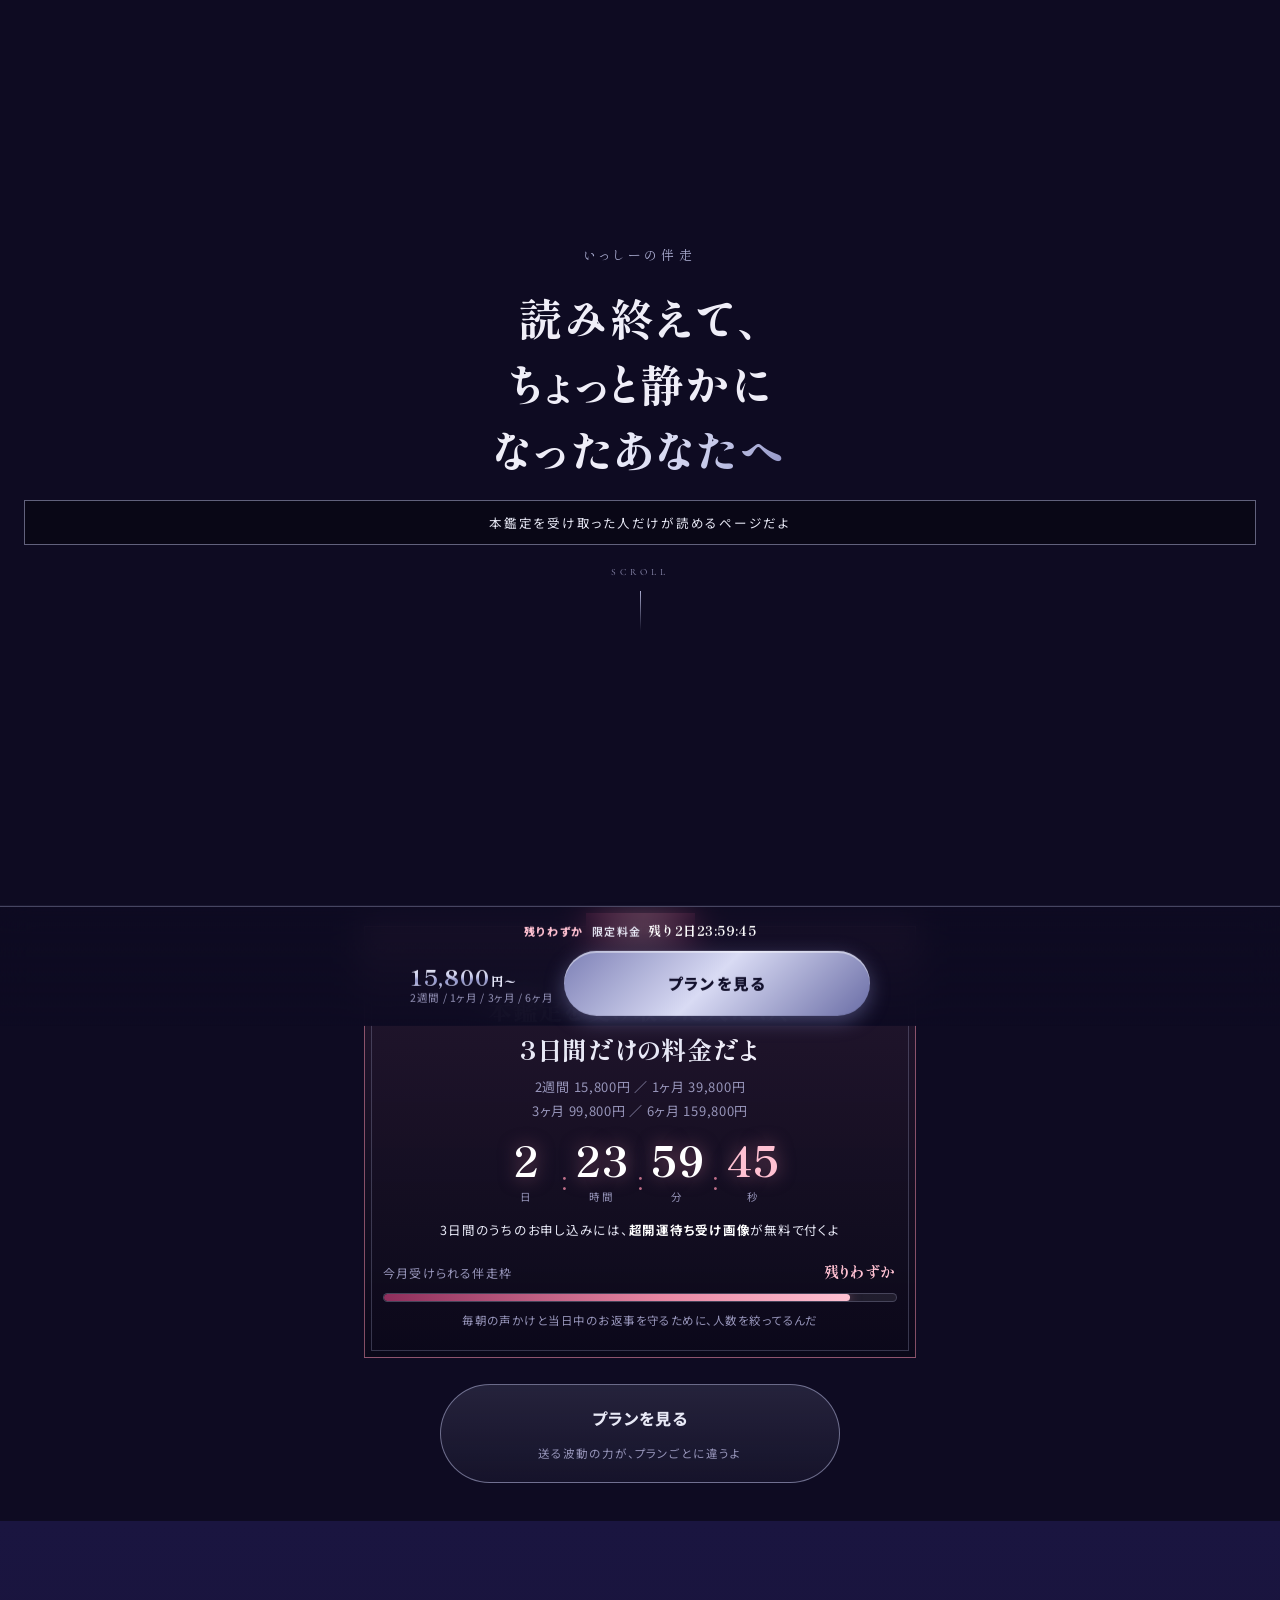
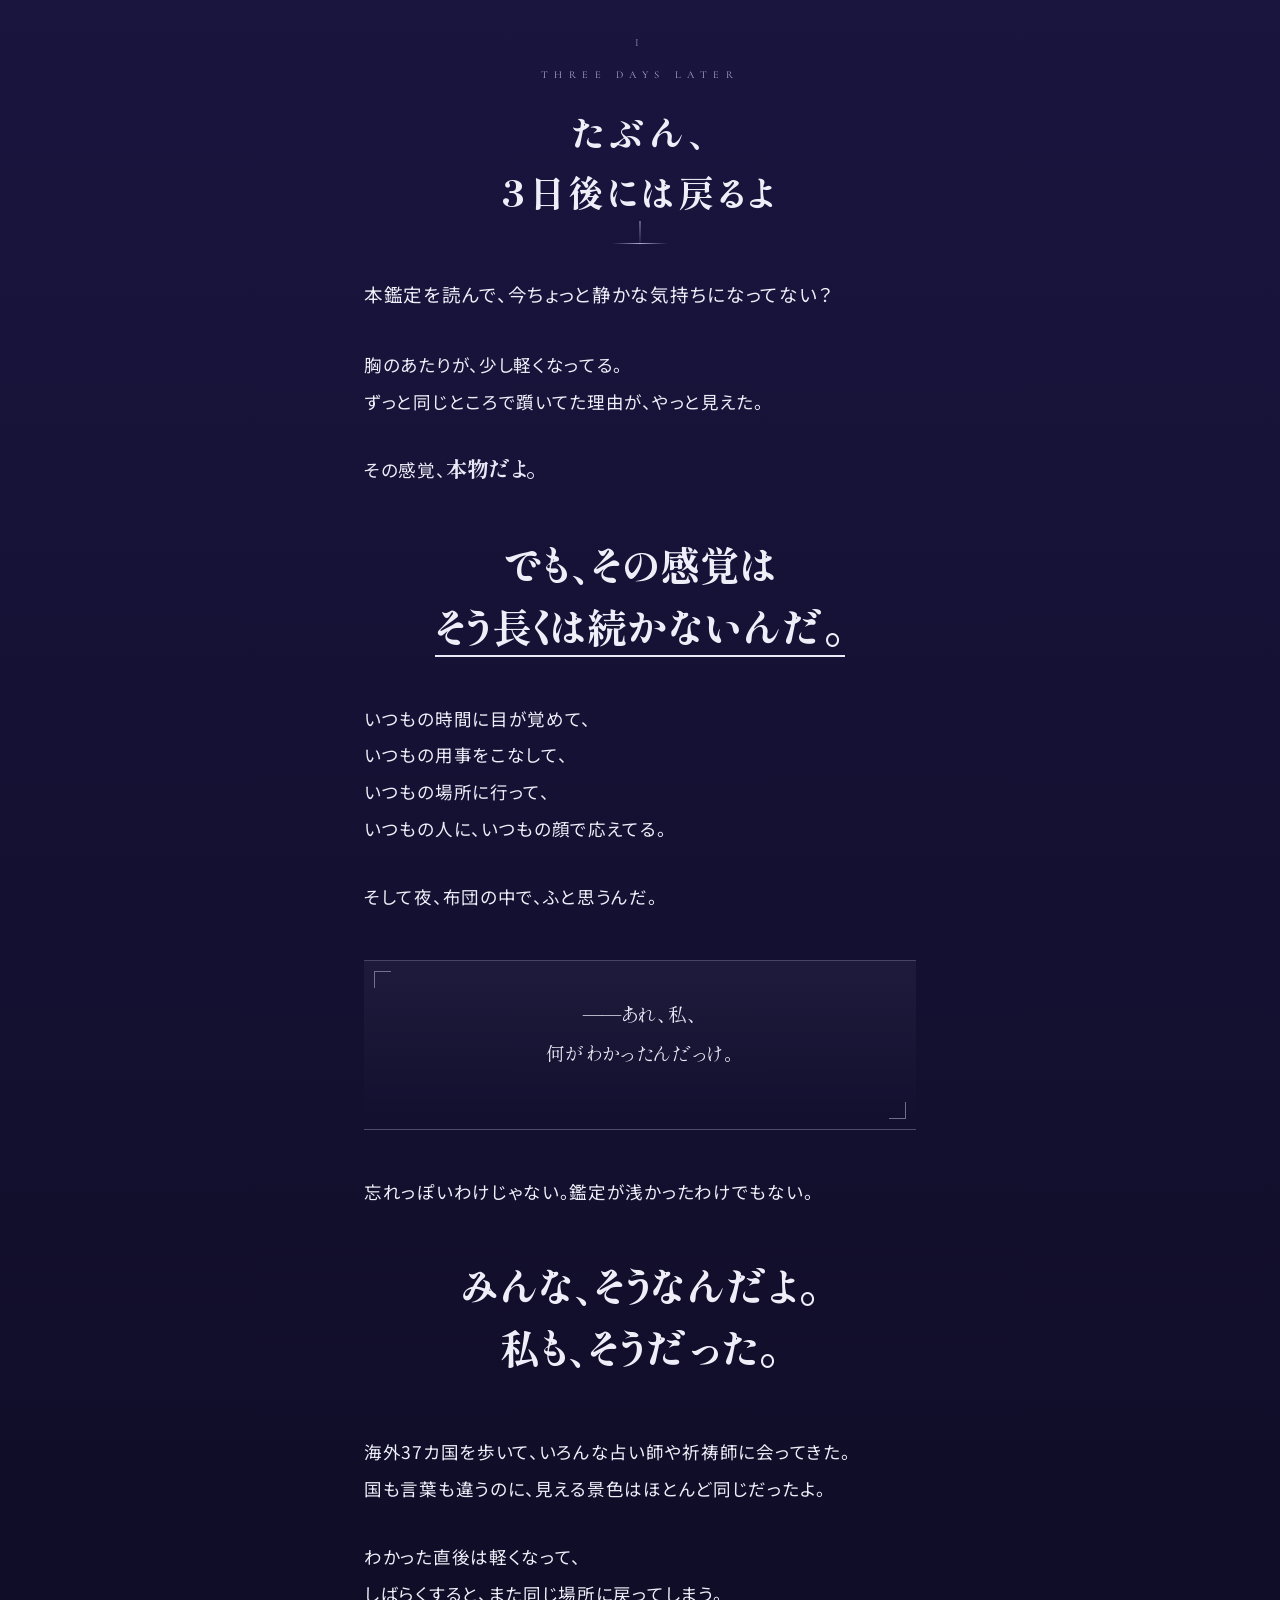
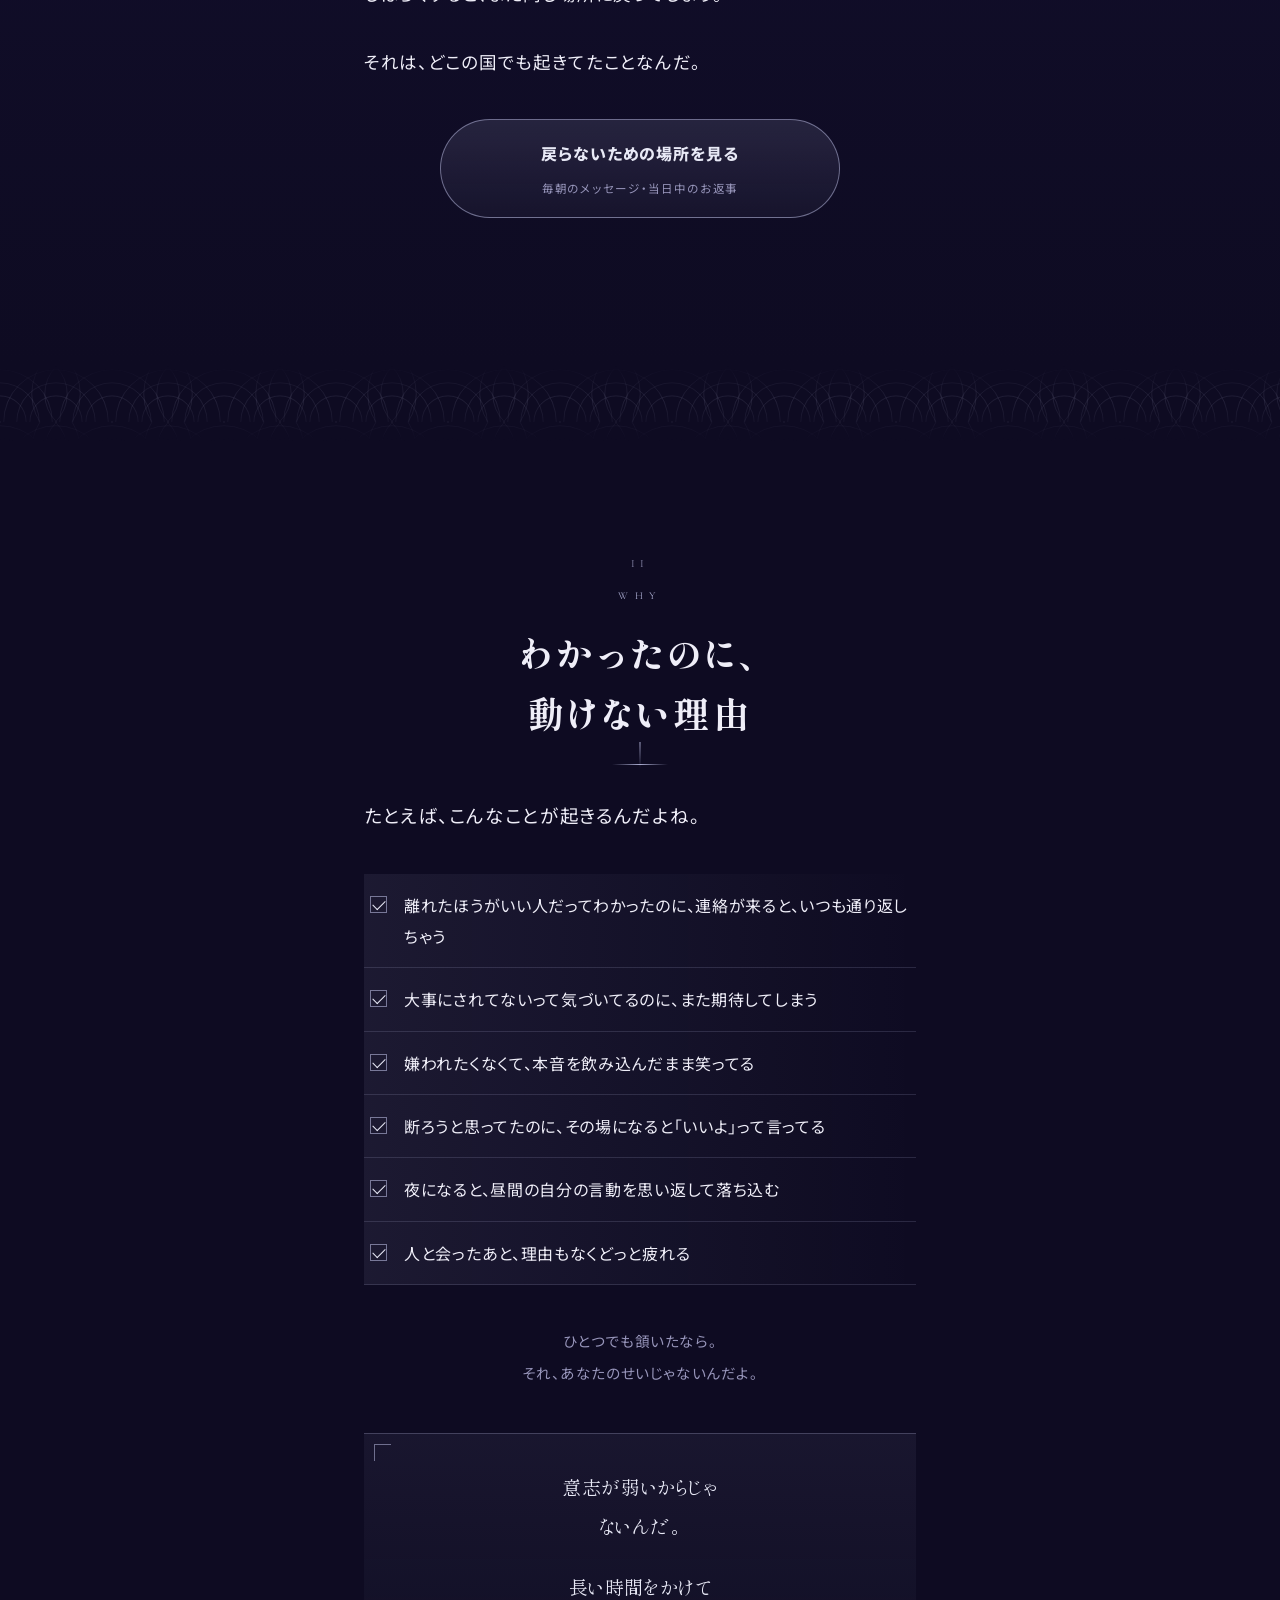
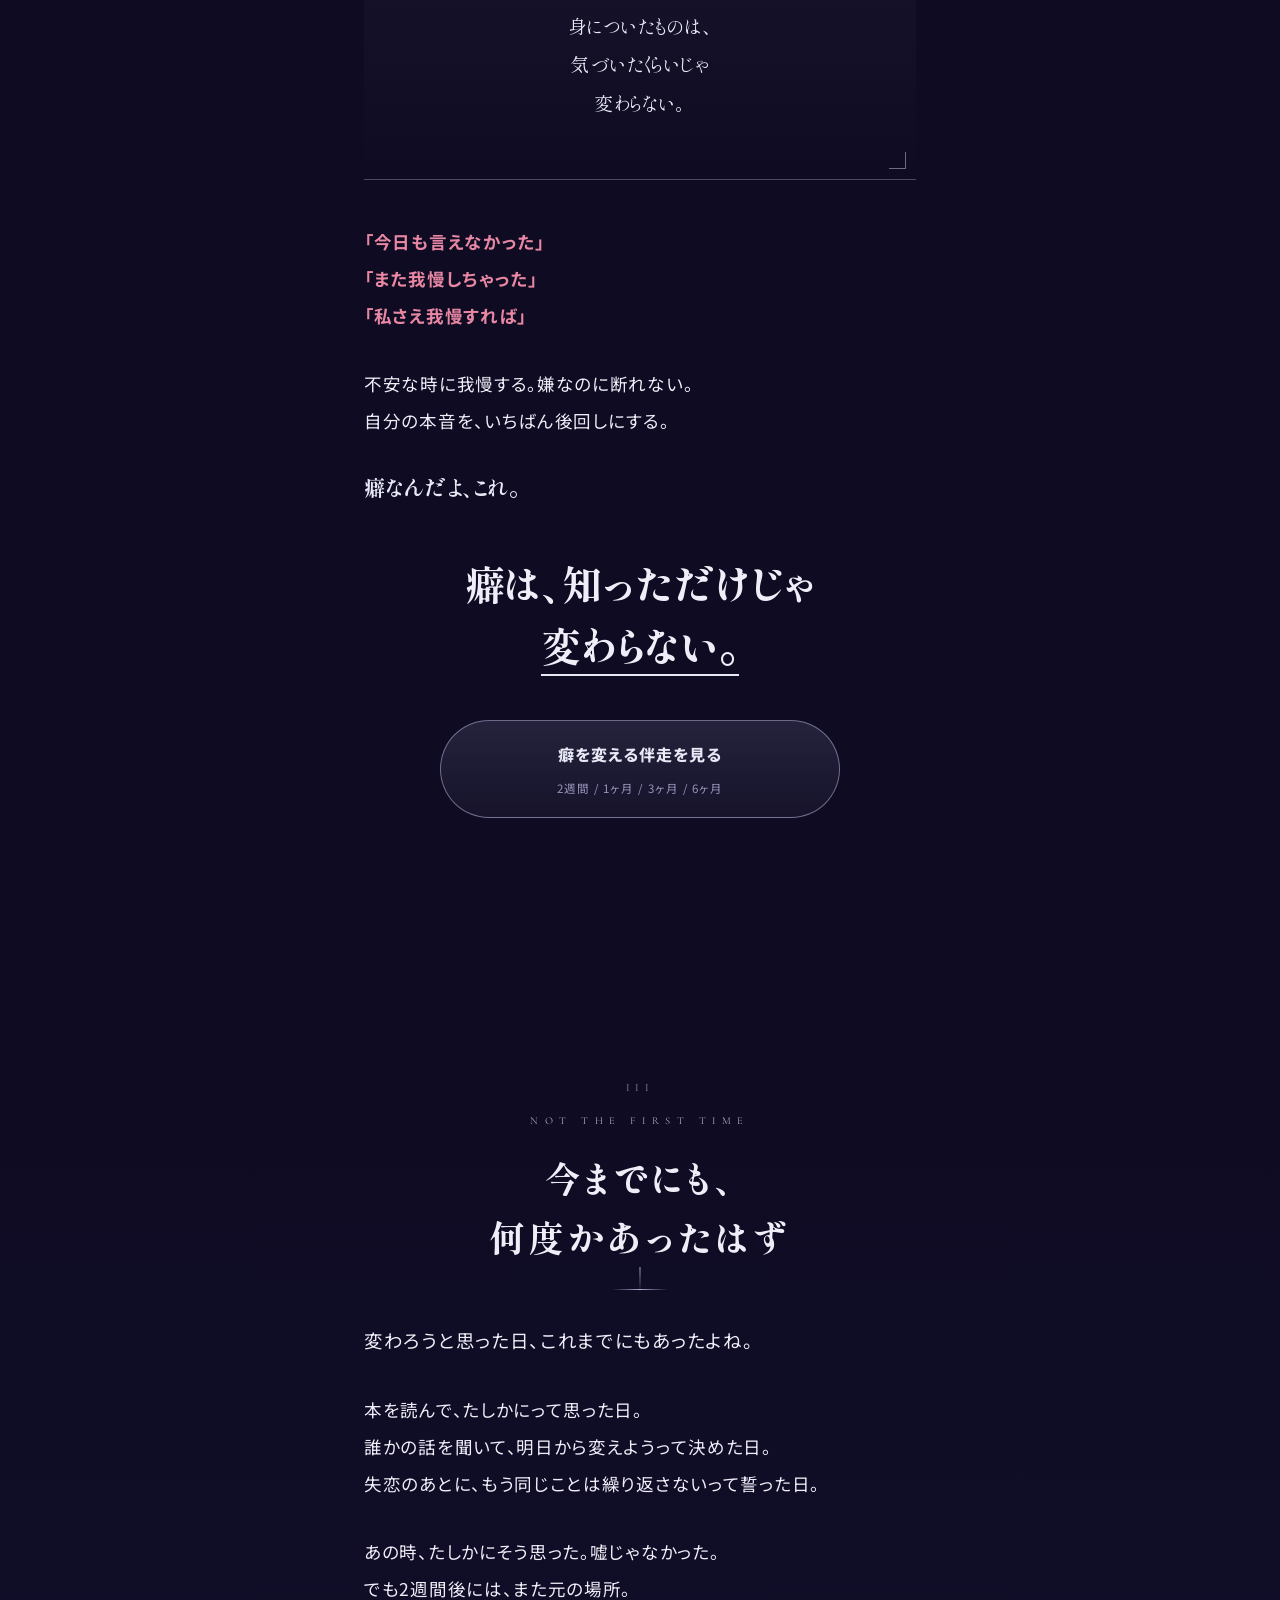
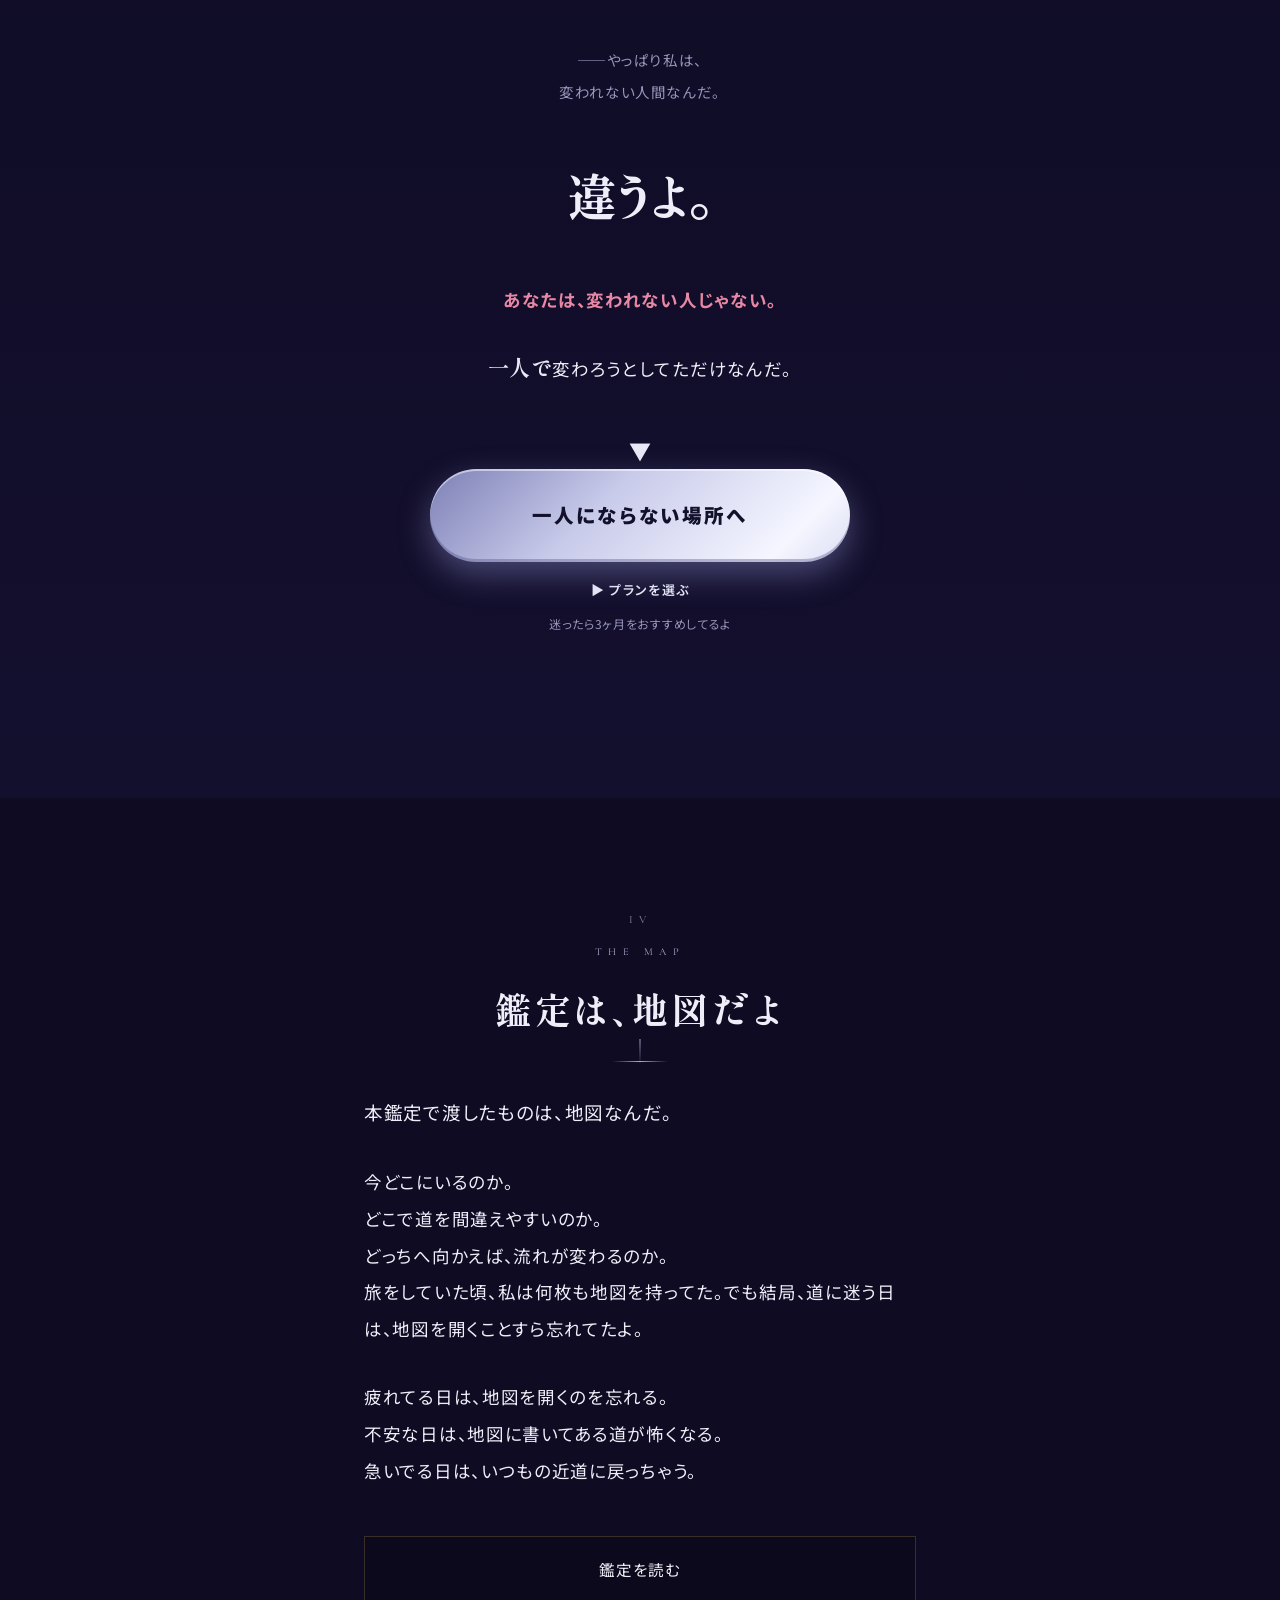
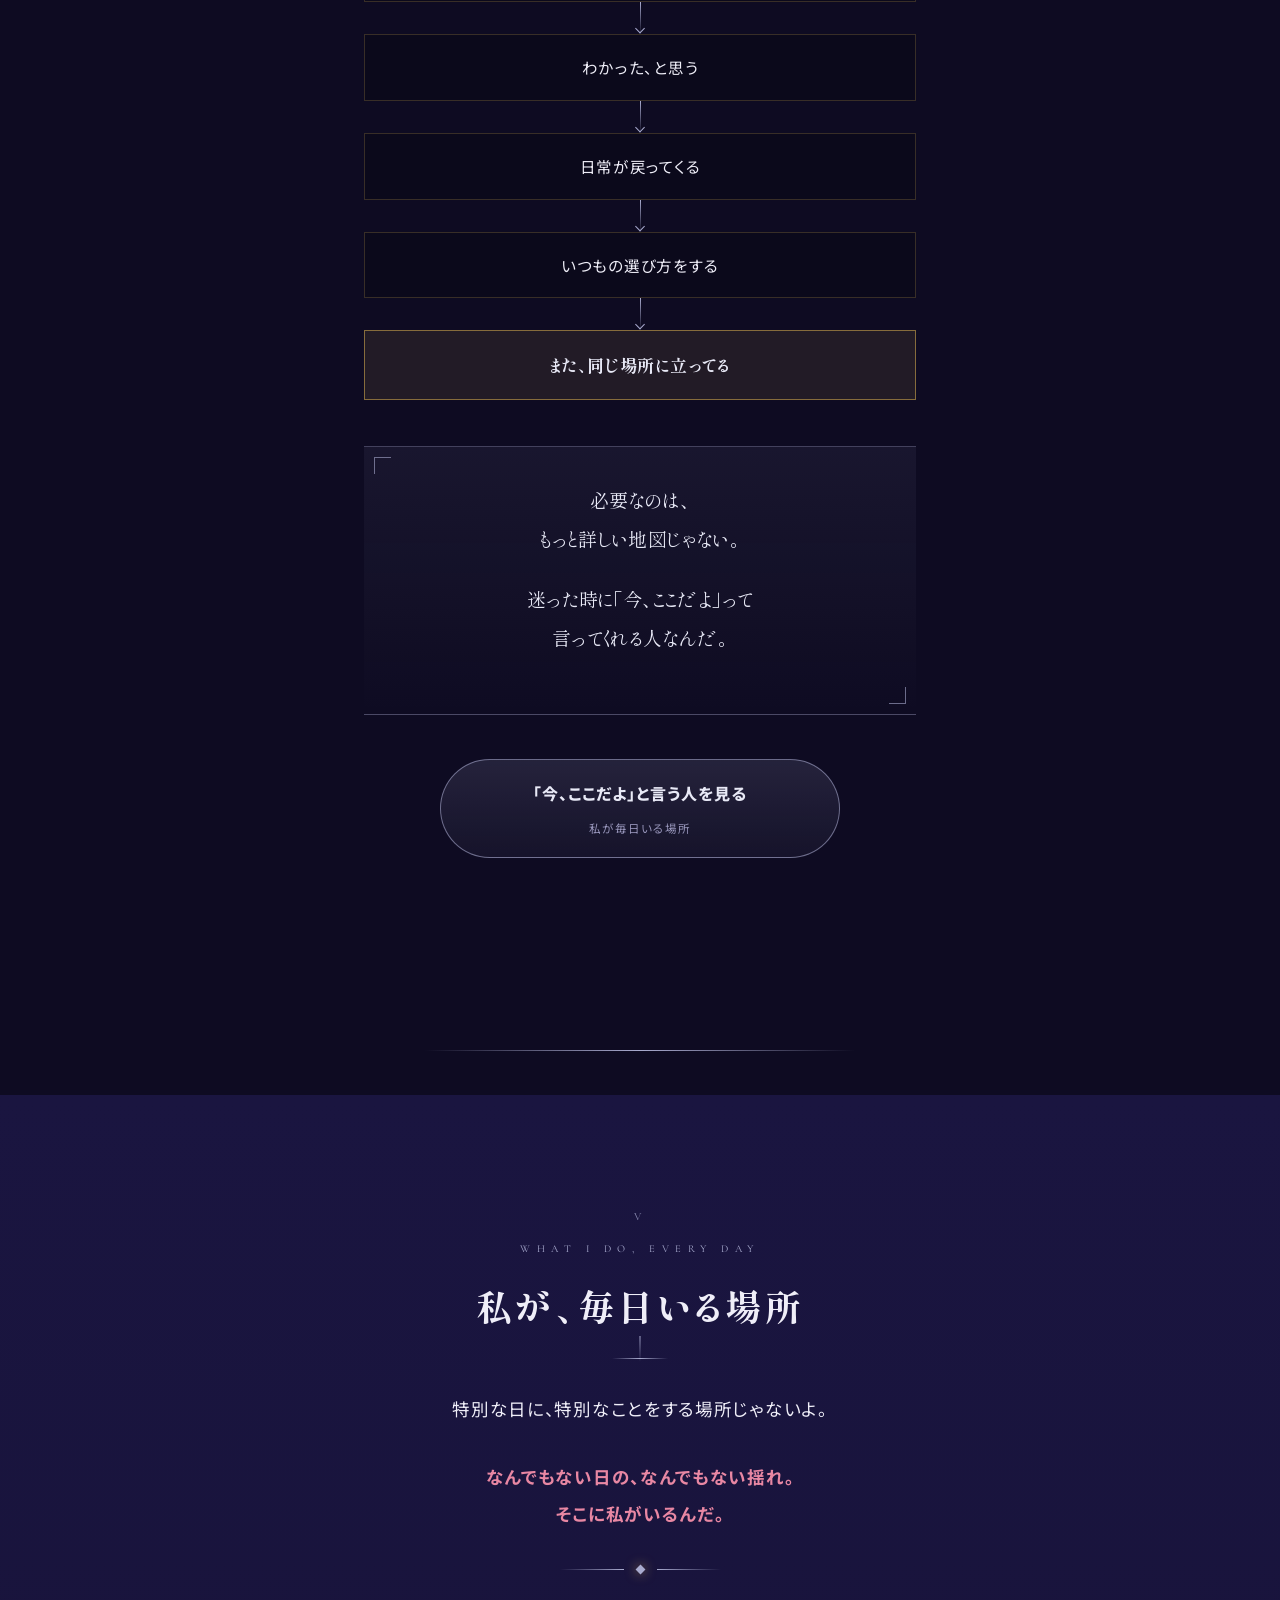
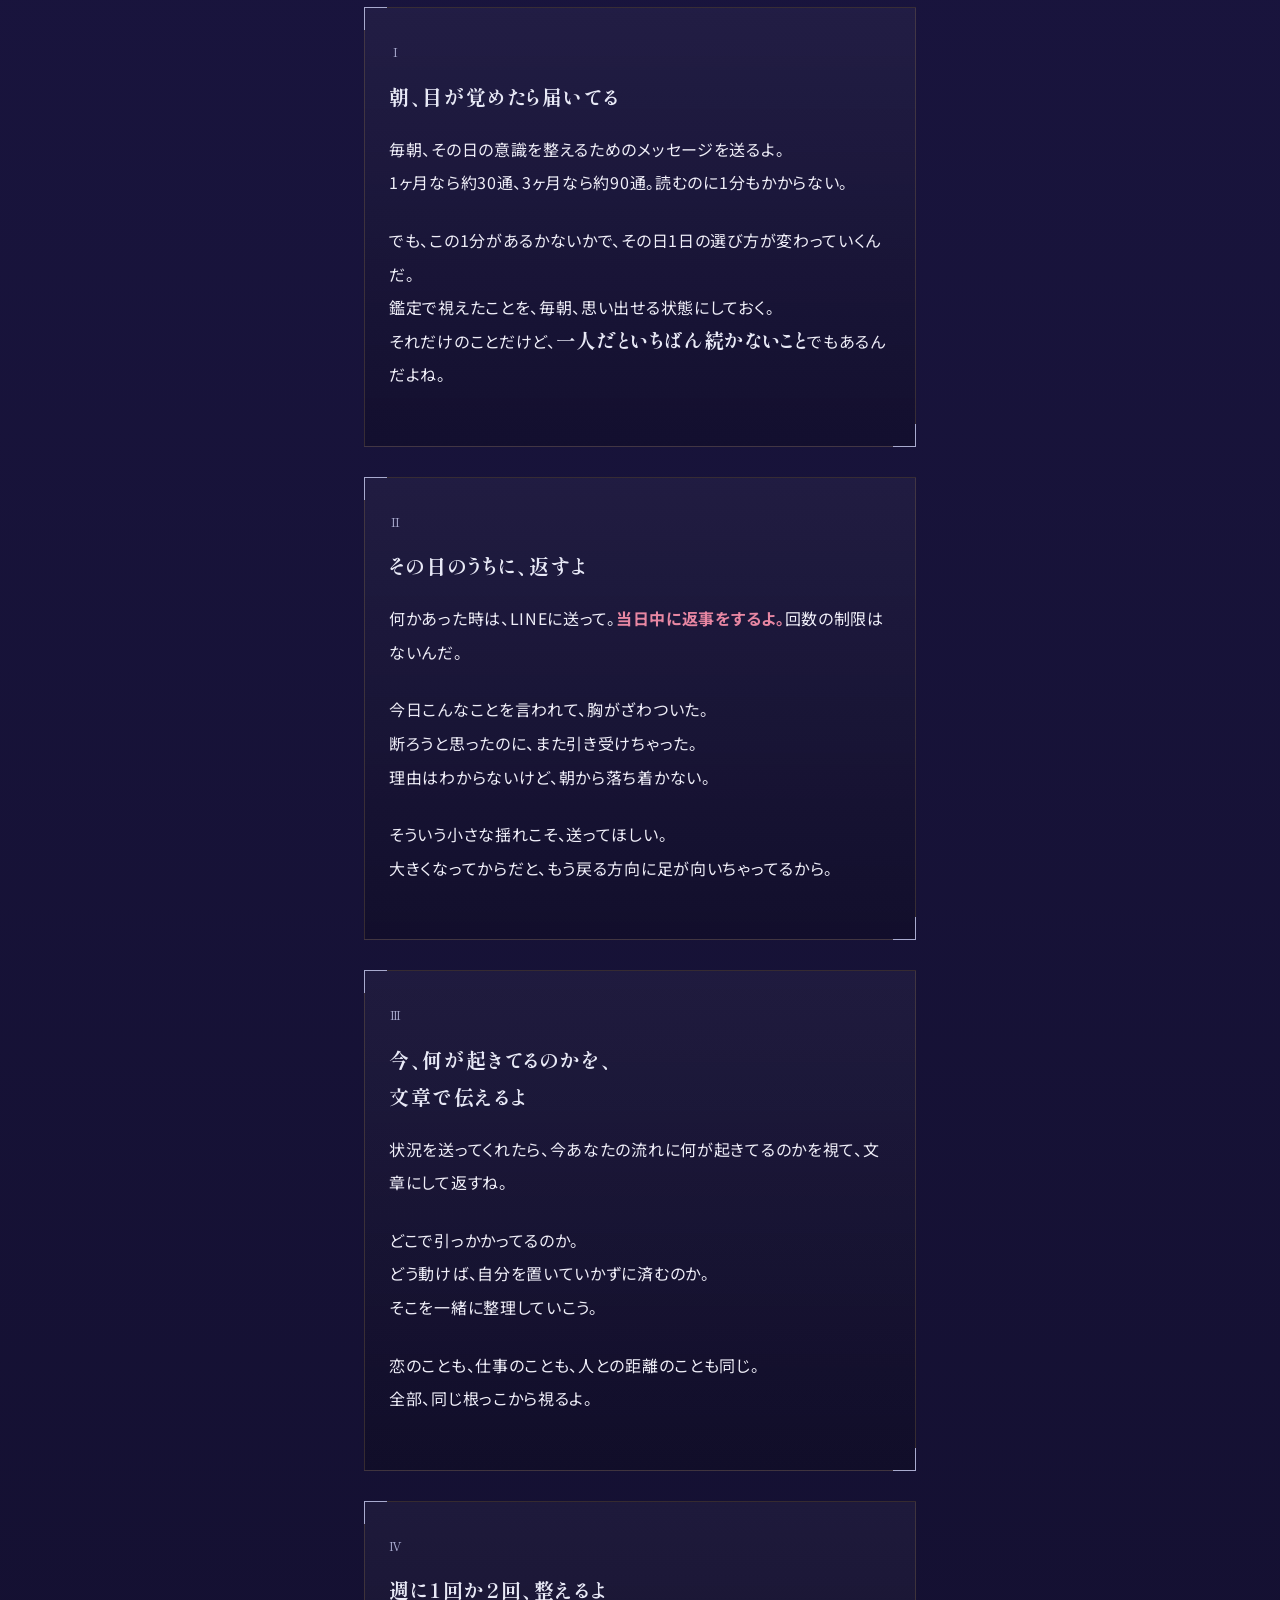
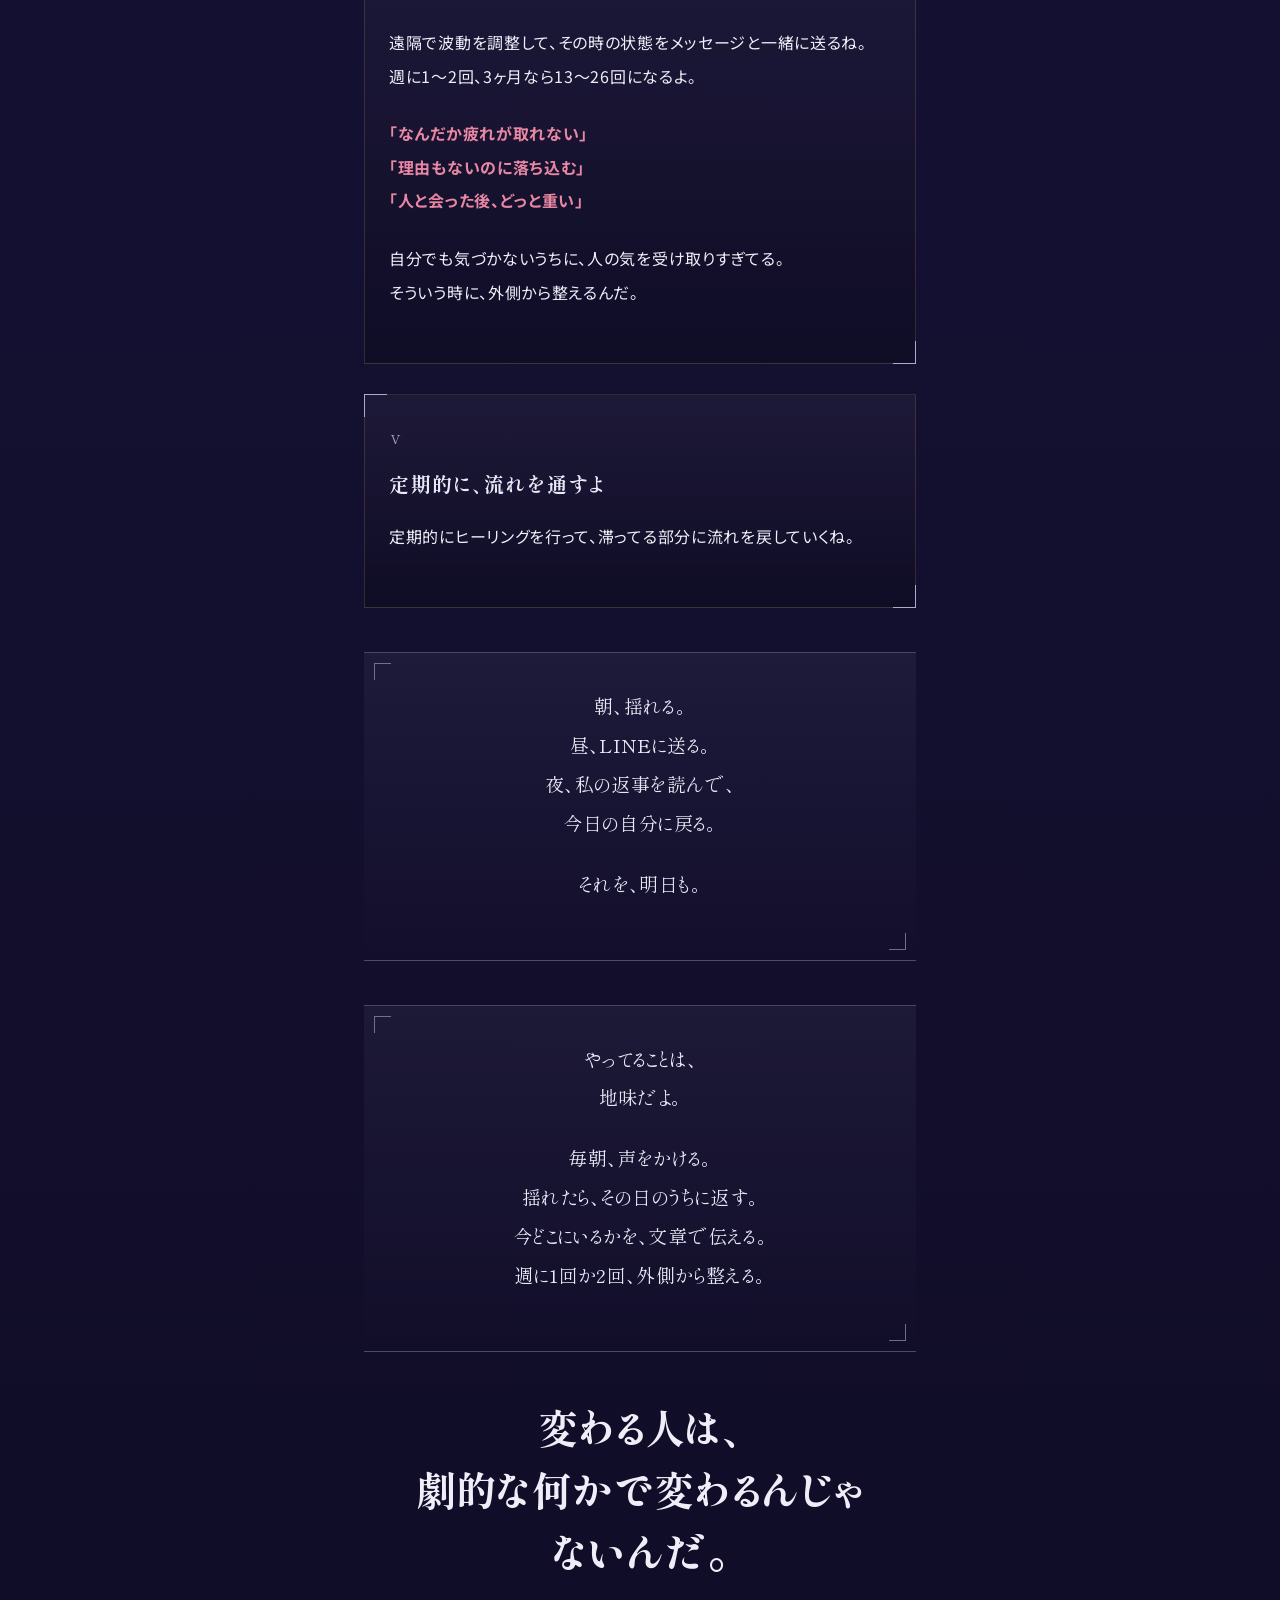
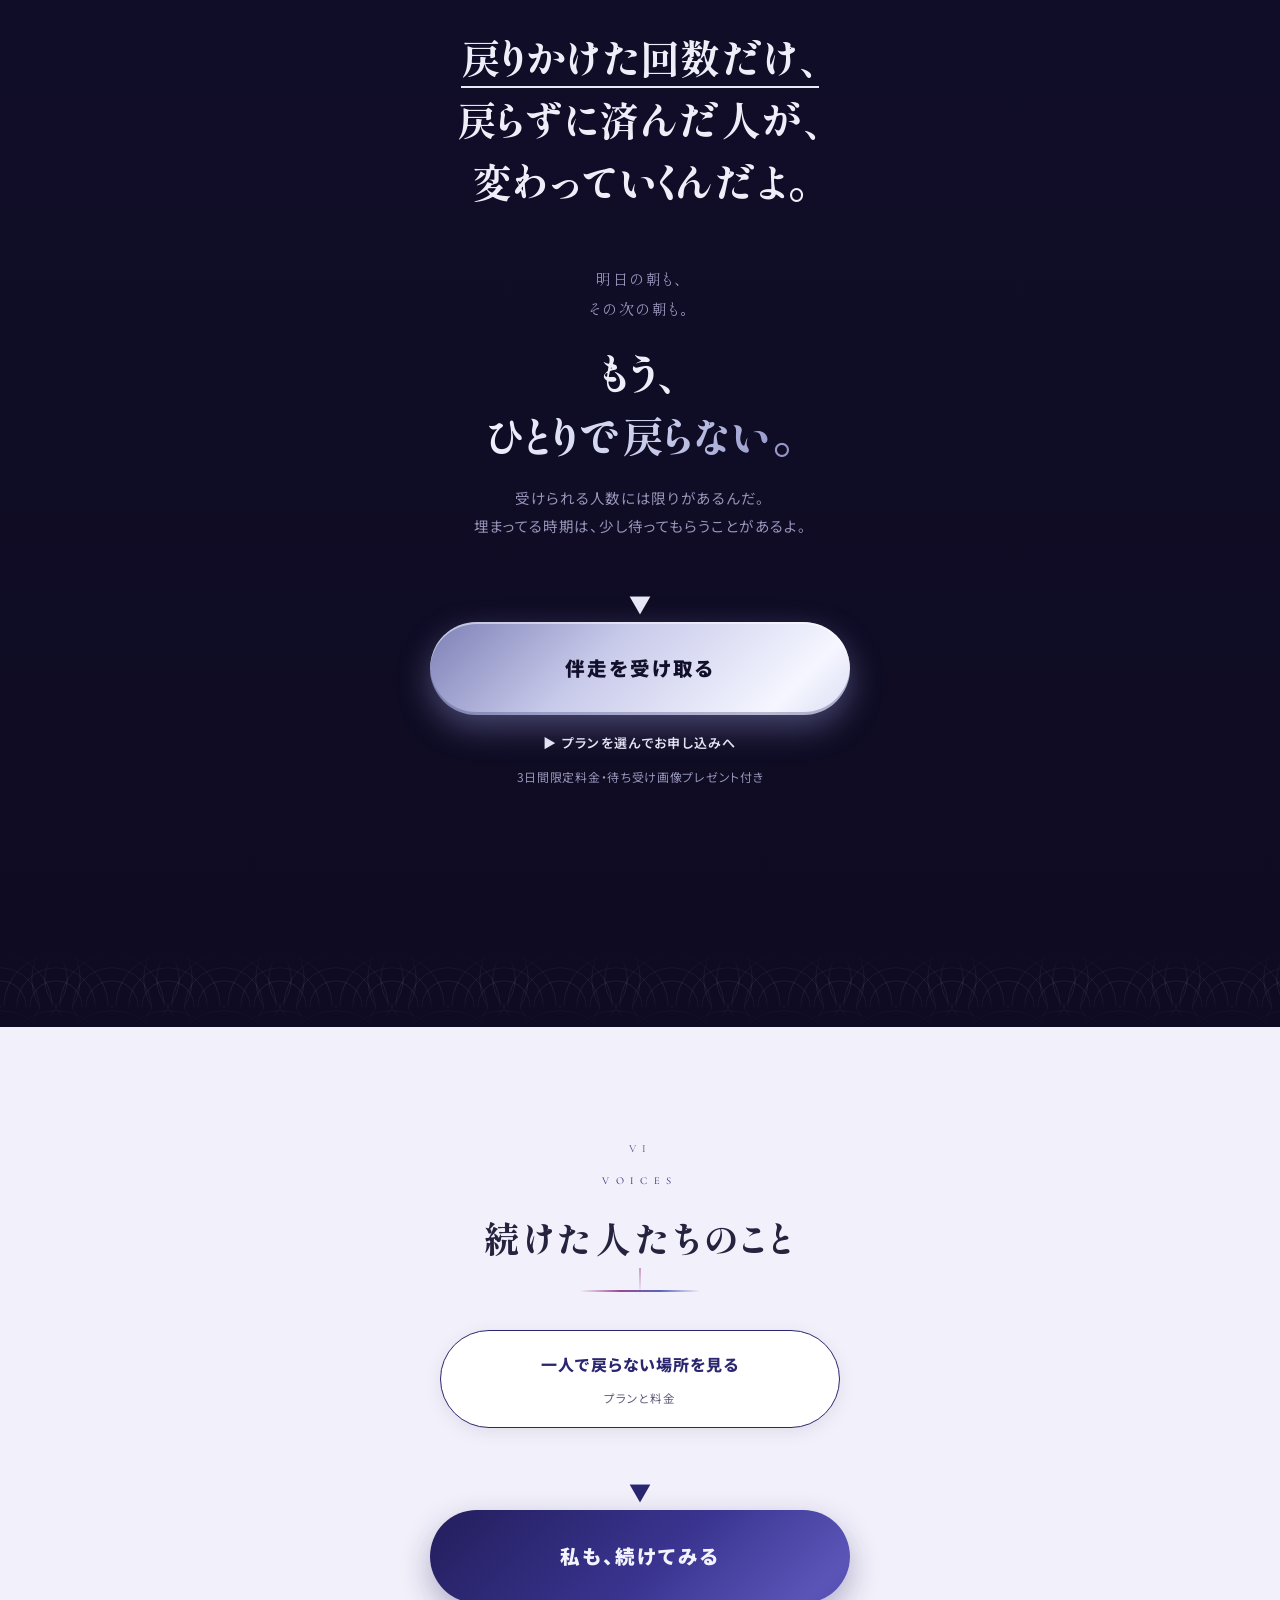
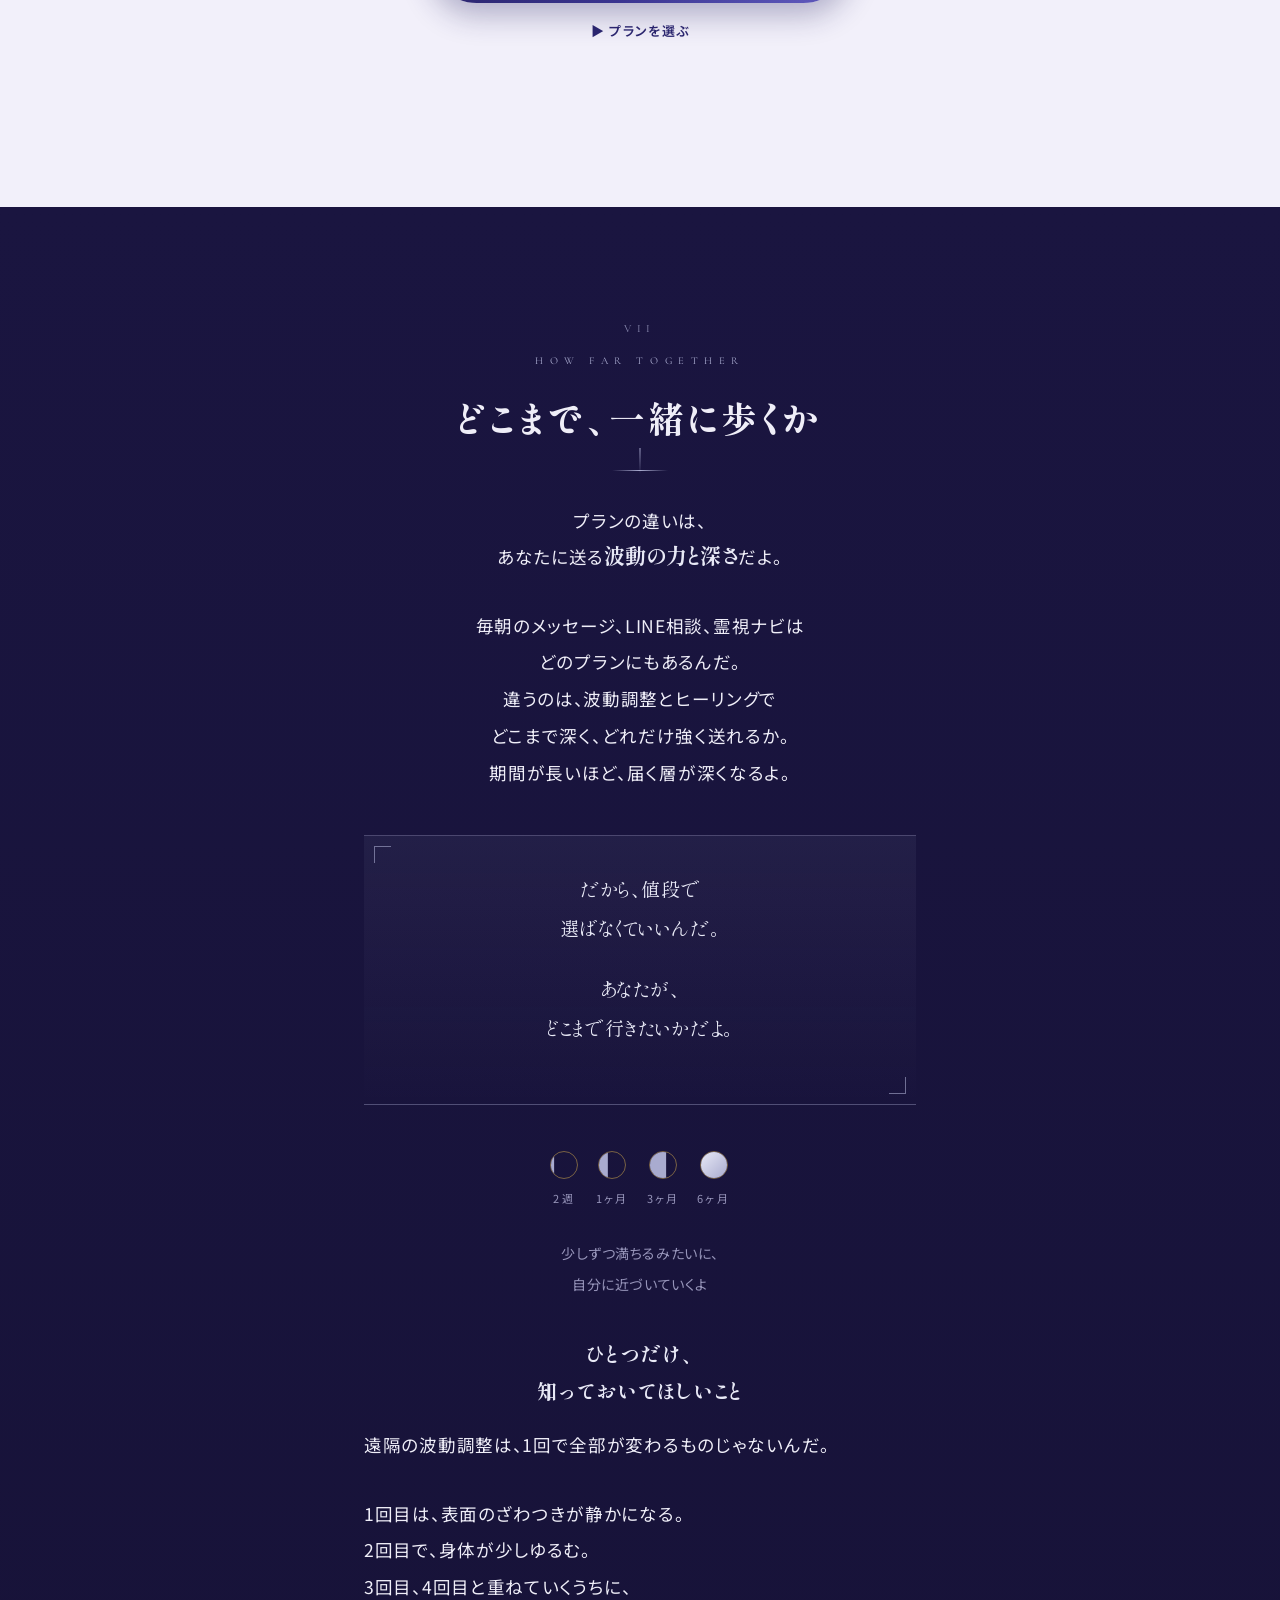
==== bansou/index.html @ 04f65726 "伴走サポートLP" ====
<!doctype html>
<html lang="ja">
<head>
<meta charset="utf-8">
<meta name="viewport" content="width=device-width, initial-scale=1, viewport-fit=cover">
<meta name="robots" content="noindex">
<meta name="theme-color" content="#191311">
<title>いっしーの伴走｜本鑑定を受け取ったあなたへ</title>
<link rel="preconnect" href="https://fonts.googleapis.com">
<link rel="preconnect" href="https://fonts.gstatic.com" crossorigin>
<link href="https://fonts.googleapis.com/css2?family=Shippori+Mincho+B1:wght@400;600;700;800&family=Noto+Sans+JP:wght@400;500;700&family=Cormorant+Garamond:wght@300;500;600&display=swap" rel="stylesheet">
<link rel="stylesheet" href="../assets/lp.css?v=202609102219">
<link rel="stylesheet" href="../assets/theme-isshi.css?v=202610080100">
<style>
/* 色トークンは theme-isshi.css 側で定義（ここでは持たない） */
body{line-height:2.1;letter-spacing:.04em}
</style>
</head>
<!-- 限定料金：本鑑定お届け後の初回閲覧から72時間。通常価格は要確認（未確定のため表示していない） -->
<body data-deadline-key="isshi_bansou" data-deadline-hours="72">

<div class="prog" aria-hidden="true"><i id="progbar"></i></div>

<!-- ============ HERO ============ -->
<header class="hero">
  <div class="hero-person">
    <img src="../img/placeholder.jpg" alt="" fetchpriority="high" onerror="this.closest('.ph,.ph-full,.thumb,.shot,.hero-person,.plan')?.style.setProperty('display','none')">
    <div class="hero-flare" aria-hidden="true"></div>
  </div>
  <div class="particles" aria-hidden="true" id="particles"></div>
  <div class="hero-copy">
    <div class="lead rv">いっしーの伴走</div>
    <h1 class="lines"><span class="ln">読み終えて、</span><br><span class="ln">ちょっと静かに</span><br><span class="ln">なった<span class="gg">あなたへ</span></span></h1>
    <div class="tag rv">本鑑定を受け取った人だけが読めるページだよ</div>
    <div class="scrollcue rv"><span class="lat">SCROLL</span><i></i></div>
  </div>
</header>

<!-- 3日間限定（冒頭） -->
<div class="limited">
  <div class="limbox rv">
    <span class="lt">3日間限定</span>
    <div class="lh">本鑑定を受け取った人だけ、<br><span class="g">3日間だけの料金</span>だよ</div>
    <div class="ld">2週間 15,800円 ／ 1ヶ月 39,800円<br>3ヶ月 99,800円 ／ 6ヶ月 159,800円</div>
    <div class="cd" aria-label="残り時間">
      <div class="u"><b data-d>-</b><i>日</i></div><div class="sep">:</div>
      <div class="u"><b data-h>--</b><i>時間</i></div><div class="sep">:</div>
      <div class="u"><b data-m>--</b><i>分</i></div><div class="sep">:</div>
      <div class="u s"><b data-s>--</b><i>秒</i></div>
    </div>
    <div class="cd-expired">この料金での案内は終了したよ。<br>希望するなら、LINEにそのまま送ってね。</div>
    <!-- 要確認：待ち受け画像の特典がいっしーの伴走で実際に付くか（雛形から引き継ぎ・「1万円相当」の価格表記は削除済み） -->
    <div class="ln2">3日間のうちのお申し込みには、<b style="color:#fff">超開運待ち受け画像</b>が無料で付くよ</div>
    <!-- 要確認：伴走枠の表示（雛形から引き継ぎ。実際の受付人数と合わせること） -->
    <div class="stock">
      <div class="sl"><span>今月受けられる伴走枠</span><b>残りわずか</b></div>
      <div class="bar"><i style="--fill:91%"></i></div>
      <div class="sn">毎朝の声かけと当日中のお返事を守るために、人数を絞ってるんだ</div>
    </div>
  </div>
</div>

<a class="minicta rv" href="#plan" style="margin-top:26px">プランを見る<span class="s">送る波動の力が、プランごとに違うよ</span></a>


<!-- ============ I 予言 ============ -->
<section class="s-ai">
  <div class="wrap">
    <div class="chapno">I</div>
    <div class="eyebrow lat">Three days later</div>
    <h2 class="lines"><span class="ln">たぶん、</span><br><span class="ln">3日後には戻るよ</span></h2>
    <div class="gline"></div>

    <div class="stag">
      <p class="lead-p">本鑑定を読んで、今ちょっと静かな気持ちになってない？</p>
      <p>胸のあたりが、少し軽くなってる。<br>ずっと同じところで躓いてた理由が、やっと見えた。</p>
      <p>その感覚、<span class="ew">本物だよ。</span></p>
    </div>

    <div class="big rv-b">でも、その感覚は<br><span class="wipe">そう長くは続かないんだ。</span></div>

    <div class="ph-full px rv-s">
      <img src="../img/placeholder.jpg" alt="窓辺に佇む人" loading="lazy" decoding="async" onerror="this.closest('.ph,.ph-full,.thumb,.shot,.hero-person,.plan')?.style.setProperty('display','none')">
      <div class="ov rv-b">3日後。<br>早い人なら、明日の朝。</div>
    </div>

    <div class="stag">
      <p>いつもの時間に目が覚めて、<br>いつもの用事をこなして、<br>いつもの場所に行って、<br>いつもの人に、いつもの顔で応えてる。</p>
      <p>そして夜、布団の中で、ふと思うんだ。</p>
    </div>

    <div class="quote rv-b">
      <p>——あれ、私、<br>何がわかったんだっけ。</p>
    </div>

    <div class="stag">
      <p>忘れっぽいわけじゃない。鑑定が浅かったわけでもない。</p>
    </div>
    <div class="big rv-b">みんな、そうなんだよ。<br>私も、そうだった。</div>

    <div class="stag" style="margin-top:56px">
      <p>海外37カ国を歩いて、いろんな占い師や祈祷師に会ってきた。<br>国も言葉も違うのに、見える景色はほとんど同じだったよ。</p>
      <p>わかった直後は軽くなって、<br>しばらくすると、また同じ場所に戻ってしまう。</p>
      <p>それは、どこの国でも起きてたことなんだ。</p>
    </div>

    <a class="minicta rv" href="#plan">戻らないための場所を見る<span class="s">毎朝のメッセージ・当日中のお返事</span></a>
  </div>
</section>

<div class="band" aria-hidden="true"></div>

<!-- ============ II なぜ戻るのか ============ -->
<section class="s-dark">
  <div class="wrap">
    <div class="chapno">II</div>
    <div class="eyebrow lat">Why</div>
    <h2 class="lines"><span class="ln">わかったのに、</span><br><span class="ln">動けない理由</span></h2>
    <div class="gline"></div>

    <div class="rv"><p class="lead-p">たとえば、こんなことが起きるんだよね。</p></div>

    <ul class="chk rv">
      <li>離れたほうがいい人だってわかったのに、連絡が来ると、いつも通り返しちゃう</li>
      <li>大事にされてないって気づいてるのに、また期待してしまう</li>
      <li>嫌われたくなくて、本音を飲み込んだまま笑ってる</li>
      <li>断ろうと思ってたのに、その場になると「いいよ」って言ってる</li>
      <li>夜になると、昼間の自分の言動を思い返して落ち込む</li>
      <li>人と会ったあと、理由もなくどっと疲れる</li>
    </ul>

    <div class="whisper rv">ひとつでも頷いたなら。<br>それ、あなたのせいじゃないんだよ。</div>

    <div class="quote stag">
      <p>意志が弱いからじゃ<br>ないんだ。</p>
      <p>長い時間をかけて<br>身についたものは、<br>気づいたくらいじゃ<br>変わらない。</p>
    </div>

    <div class="stag">
      <p><span class="shu">「今日も言えなかった」</span><br><span class="shu">「また我慢しちゃった」</span><br><span class="shu">「私さえ我慢すれば」</span></p>
      <p>不安な時に我慢する。嫌なのに断れない。<br>自分の本音を、いちばん後回しにする。</p>
      <p><span class="ew">癖なんだよ、これ。</span></p>
    </div>
    <div class="big rv-b">癖は、知っただけじゃ<br><span class="wipe">変わらない。</span></div>

    <a class="minicta rv" href="#plan">癖を変える伴走を見る<span class="s">2週間 / 1ヶ月 / 3ヶ月 / 6ヶ月</span></a>
  </div>
</section>

<!-- ============ III 初めてではない ============ -->
<section class="s-ai-r">
  <div class="wrap">
    <div class="chapno">III</div>
    <div class="eyebrow lat">Not the first time</div>
    <h2 class="lines"><span class="ln">今までにも、</span><br><span class="ln">何度かあったはず</span></h2>
    <div class="gline"></div>

    <div class="ph wide px rv-s">
      <img src="../img/placeholder.jpg" alt="膝の上で組まれた手" loading="lazy" decoding="async" onerror="this.closest('.ph,.ph-full,.thumb,.shot,.hero-person,.plan')?.style.setProperty('display','none')">
    </div>

    <div class="stag">
      <p class="lead-p">変わろうと思った日、これまでにもあったよね。</p>
      <p>本を読んで、たしかにって思った日。<br>誰かの話を聞いて、明日から変えようって決めた日。<br>失恋のあとに、もう同じことは繰り返さないって誓った日。</p>
      <p>あの時、たしかにそう思った。嘘じゃなかった。<br>でも2週間後には、また元の場所。</p>
    </div>

    <div class="whisper rv">——やっぱり私は、<br>変われない人間なんだ。</div>

    <div class="big xl rv-b">違うよ。</div>

    <div class="stag">
      <p class="tc"><strong>あなたは、変われない人じゃない。</strong></p>
      <p class="tc"><span class="ew">一人で</span>変わろうとしてただけなんだ。</p>
    </div>

    <a class="cta rv" href="#plan">
      <span class="arrow">▼</span>
      <span class="btn">一人にならない場所へ</span>
      <span class="sub">▶ プランを選ぶ</span>
      <span class="micro">迷ったら3ヶ月をおすすめしてるよ</span>
    </a>
  </div>
</section>

<!-- ============ IV 地図 ============ -->
<section class="s-dark">
  <div class="wrap">
    <div class="chapno">IV</div>
    <div class="eyebrow lat">The map</div>
    <h2 class="lines"><span class="ln">鑑定は、地図だよ</span></h2>
    <div class="gline"></div>

    <div class="stag">
      <p class="lead-p">本鑑定で渡したものは、地図なんだ。</p>
      <p>今どこにいるのか。<br>どこで道を間違えやすいのか。<br>どっちへ向かえば、流れが変わるのか。</p>
    </div>

    <div class="ph-full px rv-s">
      <img src="../img/placeholder.jpg" alt="遠くの景色を見渡す後ろ姿" loading="lazy" decoding="async" onerror="this.closest('.ph,.ph-full,.thumb,.shot,.hero-person,.plan')?.style.setProperty('display','none')">
      <div class="ov rv-b">でも、地図は、<br>歩いてはくれないんだ。</div>
    </div>

    <div class="stag">
      <p>旅をしていた頃、私は何枚も地図を持ってた。でも結局、道に迷う日は、地図を開くことすら忘れてたよ。</p>
      <p>疲れてる日は、地図を開くのを忘れる。<br>不安な日は、地図に書いてある道が怖くなる。<br>急いでる日は、いつもの近道に戻っちゃう。</p>
    </div>

    <div class="flow stag">
      <div class="fi">鑑定を読む</div>
      <div class="fa"></div>
      <div class="fi">わかった、と思う</div>
      <div class="fa"></div>
      <div class="fi">日常が戻ってくる</div>
      <div class="fa"></div>
      <div class="fi">いつもの選び方をする</div>
      <div class="fa"></div>
      <div class="fi last">また、同じ場所に立ってる</div>
    </div>

    <div class="quote stag">
      <p>必要なのは、<br>もっと詳しい地図じゃない。</p>
      <p>迷った時に「今、ここだよ」って<br>言ってくれる人なんだ。</p>
    </div>

    <a class="minicta rv" href="#plan">「今、ここだよ」と言う人を見る<span class="s">私が毎日いる場所</span></a>
  </div>
</section>

<div class="wrap"><div class="growline"></div></div>

<!-- ============ V 伴走の実像 ============ -->
<section class="s-ai">
  <div class="wrap">
    <div class="chapno">V</div>
    <div class="eyebrow lat">What I do, every day</div>
    <h2 class="lines"><span class="ln">私が、毎日いる場所</span></h2>
    <div class="gline"></div>

    <div class="stag">
      <p class="tc">特別な日に、特別なことをする場所じゃないよ。</p>
      <p class="tc"><strong>なんでもない日の、なんでもない揺れ。<br>そこに私がいるんだ。</strong></p>
    </div>

    <div class="orn" aria-hidden="true"><i></i></div>

    <div class="dev rv">
      <div class="no lat">Ⅰ</div>
      <h3>朝、目が覚めたら届いてる</h3>
      <p>毎朝、その日の意識を整えるためのメッセージを送るよ。<br>1ヶ月なら約30通、3ヶ月なら約90通。読むのに1分もかからない。</p>
      <p>でも、この1分があるかないかで、その日1日の選び方が変わっていくんだ。<br>鑑定で視えたことを、毎朝、思い出せる状態にしておく。<br>それだけのことだけど、<span class="ew">一人だといちばん続かないこと</span>でもあるんだよね。</p>
    </div>

    <div class="ph wide px rv-s">
      <img src="../img/placeholder.jpg" alt="朝の光が差し込む窓辺" loading="lazy" decoding="async" onerror="this.closest('.ph,.ph-full,.thumb,.shot,.hero-person,.plan')?.style.setProperty('display','none')">
      <div class="cap">朝、いちばん静かな時間に</div>
    </div>

    <div class="dev rv">
      <div class="no lat">Ⅱ</div>
      <h3>その日のうちに、返すよ</h3>
      <p>何かあった時は、LINEに送って。<strong>当日中に返事をするよ。</strong>回数の制限はないんだ。</p>
      <p>今日こんなことを言われて、胸がざわついた。<br>断ろうと思ったのに、また引き受けちゃった。<br>理由はわからないけど、朝から落ち着かない。</p>
      <p>そういう小さな揺れこそ、送ってほしい。<br>大きくなってからだと、もう戻る方向に足が向いちゃってるから。</p>
    </div>

    <div class="dev rv">
      <div class="no lat">Ⅲ</div>
      <h3>今、何が起きてるのかを、<br>文章で伝えるよ</h3>
      <p>状況を送ってくれたら、今あなたの流れに何が起きてるのかを視て、文章にして返すね。</p>
      <p>どこで引っかかってるのか。<br>どう動けば、自分を置いていかずに済むのか。<br>そこを一緒に整理していこう。</p>
      <p>恋のことも、仕事のことも、人との距離のことも同じ。<br>全部、同じ根っこから視るよ。</p>
    </div>

    <div class="ph wide px rv-s">
      <img src="../img/placeholder.jpg" alt="温かいものを持つ手" loading="lazy" decoding="async" onerror="this.closest('.ph,.ph-full,.thumb,.shot,.hero-person,.plan')?.style.setProperty('display','none')">
      <div class="cap">揺れた日は、そのまま送って</div>
    </div>

    <div class="dev rv">
      <div class="no lat">Ⅳ</div>
      <h3>週に1回か2回、整えるよ</h3>
      <p>遠隔で波動を調整して、その時の状態をメッセージと一緒に送るね。<br>週に1〜2回、3ヶ月なら13〜26回になるよ。</p>
      <p><span class="shu">「なんだか疲れが取れない」</span><br><span class="shu">「理由もないのに落ち込む」</span><br><span class="shu">「人と会った後、どっと重い」</span></p>
      <p>自分でも気づかないうちに、人の気を受け取りすぎてる。<br>そういう時に、外側から整えるんだ。</p>
    </div>

    <div class="dev rv">
      <div class="no lat">Ⅴ</div>
      <h3>定期的に、流れを通すよ</h3>
      <p>定期的にヒーリングを行って、滞ってる部分に流れを戻していくね。</p>
    </div>

    <div class="quote stag">
      <p>朝、揺れる。<br>昼、LINEに送る。<br>夜、私の返事を読んで、<br>今日の自分に戻る。</p>
      <p>それを、明日も。</p>
    </div>

    <div class="quote stag">
      <p>やってることは、<br>地味だよ。</p>
      <p>毎朝、声をかける。<br>揺れたら、その日のうちに返す。<br>今どこにいるかを、文章で伝える。<br>週に1回か2回、外側から整える。</p>
    </div>

    <div class="big rv-b">変わる人は、<br>劇的な何かで変わるんじゃ<br>ないんだ。</div>
    <div class="big rv-b"><span class="wipe">戻りかけた回数だけ、</span><br>戻らずに済んだ人が、<br>変わっていくんだよ。</div>

    <div class="peak rv">
      <div class="l1">明日の朝も、<br>その次の朝も。</div>
      <div class="l2">もう、<br><em>ひとりで戻らない。</em></div>
      <div class="l3">受けられる人数には限りがあるんだ。<br>埋まってる時期は、少し待ってもらうことがあるよ。</div>
    </div>

    <a class="cta rv" href="#plan">
      <span class="arrow">▼</span>
      <span class="btn">伴走を受け取る</span>
      <span class="sub">▶ プランを選んでお申し込みへ</span>
      <span class="micro">3日間限定料金・待ち受け画像プレゼント付き</span>
    </a>
  </div>
</section>

<div class="band" aria-hidden="true"></div>

<!-- ============ VI 声（明） ============ -->
<section class="s-light">
  <div class="wrap">
    <div class="chapno">VI</div>
    <div class="eyebrow lat">Voices</div>
    <h2 class="lines"><span class="ln">続けた人たちのこと</span></h2>
    <div class="gline"></div>

    <!-- 感想スクショ到着後にここへ戻す: <div class="rv"><p class="tc">届いたLINEを、そのまま載せています。</p></div> -->

    <!-- 感想スクショ：画像到着後に追加 -->

    <a class="minicta rv" href="#plan">一人で戻らない場所を見る<span class="s">プランと料金</span></a>

    <a class="cta rv" href="#plan">
      <span class="arrow">▼</span>
      <span class="btn">私も、続けてみる</span>
      <span class="sub">▶ プランを選ぶ</span>
    </a>
  </div>
</section>

<!-- ============ VII プラン ============ -->
<section class="s-ai" id="plan" data-sticky-hide>
  <div class="wrap">
    <div class="chapno">VII</div>
    <div class="eyebrow lat">How far together</div>
    <h2 class="lines"><span class="ln">どこまで、一緒に歩くか</span></h2>
    <div class="gline"></div>

    <div class="stag">
      <p class="tc">プランの違いは、<br>あなたに送る<span class="ew">波動の力と深さ</span>だよ。</p>
      <p class="tc">毎朝のメッセージ、LINE相談、霊視ナビは<br>どのプランにもあるんだ。<br>違うのは、波動調整とヒーリングで<br>どこまで深く、どれだけ強く送れるか。<br>期間が長いほど、届く層が深くなるよ。</p>
    </div>

    <div class="quote stag">
      <p>だから、値段で<br>選ばなくていいんだ。</p>
      <p>あなたが、<br>どこまで行きたいかだよ。</p>
    </div>

    <div class="moonwrap" aria-hidden="true">
      <div class="col"><div class="m m1"><i></i></div><div class="lb">2週</div></div>
      <div class="col"><div class="m m2"><i></i></div><div class="lb">1ヶ月</div></div>
      <div class="col"><div class="m m3"><i></i></div><div class="lb">3ヶ月</div></div>
      <div class="col"><div class="m m4"><i></i></div><div class="lb">6ヶ月</div></div>
    </div>
    <div class="whisper rv" style="margin-top:-18px;font-size:14px">少しずつ満ちるみたいに、<br>自分に近づいていくよ</div>

    <div class="stag">
      <h3 class="tc">ひとつだけ、<br>知っておいてほしいこと</h3>
      <p>遠隔の波動調整は、1回で全部が変わるものじゃないんだ。</p>
      <p>1回目は、表面のざわつきが静かになる。<br>2回目で、身体が少しゆるむ。<br>3回目、4回目と重ねていくうちに、<br>ようやく奥のほうまで届きはじめるんだよ。</p>
      <p>水を1滴垂らしても、乾いた土は湿らない。<br>でも、毎日少しずつ落としていくと、いつのまにか奥まで染みてる。<br>あれと、同じなんだ。</p>
    </div>

    <div class="quote stag">
      <p>2週間は、表面まで。<br>1ヶ月で、身体まで。<br>3ヶ月で、奥まで。<br>6ヶ月で、根っこまで。</p>
      <p>送れる<span class="ew">波動の力</span>が、<br>ここまで違うんだ。</p>
    </div>

    <div class="crowd hot rv">
      <span class="dot"></span>
      <div>
        <div class="ct">ただいま、混み合ってるよ</div>
        本鑑定を受け取った人からのお申し込みが続いていて、<b>今月の枠は残りわずか</b>なんだ。毎朝の声かけと当日中のお返事を守るために、埋まり次第、順番待ちになるよ。
        <div class="stock">
          <div class="sl"><span>今月の伴走枠</span><b>売り切れ間近</b></div>
          <div class="bar"><i style="--fill:91%"></i></div>
        </div>
      </div>
    </div>


    <!-- 今だけ特典（要確認：いっしーの伴走で実際に付くか。「1万円相当」の価格表記は削除済み） -->
    <div class="bonus rv">
      <span class="bt">さらに、今だけ</span>
      <div class="bh">あなただけの<br>超開運待ち受け画像を、<br>プレゼントするよ</div>
      <div class="bw">特別な人にしか、送っていないものなんだ</div>
      <div class="bfree">無料</div>
      <p>鑑定で視えたあなたの流れに合わせて、<br>1枚ずつ作るね。<br>朝いちばんに目に入る場所に置いてみて。</p>
      <div class="bn">3日間のうちのお申し込みなら、<br>どのプランでも付くよ</div>
    </div>

    <!-- A -->
    <div class="plan rv">
      <div class="pname">旅立ちの伴走　2週間</div>
      <div class="pterm">14 DAYS</div>
      <div class="price"><span class="num-gold">15,800</span><small>円</small></div>
      <div class="goal">今の揺れを、<br>止めるところまで</div>
      <div class="wave" aria-hidden="true">
        <div class="lbl">送る波動の力（重なる回数）</div>
        <div class="rings"><i class="f"></i><i class="f"></i><i></i><i></i><i></i><i></i><i></i><i></i><i></i><i></i></div>
        <div class="cnt">およそ<b class="num-gold">2〜4</b>回</div>
      </div>
      <p class="honest tc" style="font-size:14px">表面まで届く力。いちばん揺れてるところを止めるよ</p>
      <p>最初の一歩を、一人で踏み出さなくていい。今、気持ちの波がいちばん激しい人へ。</p>
      <p class="honest">正直に言うと、2週間は、整いはじめた頃に終わるんだ。</p>
      <span class="gift">＋ 超開運待ち受け画像付き</span>
      <a class="pbtn" href="https://pmsdqb4c2p0emj0yagvc.stores.jp/items/692a97e1d648d168c135aec8" target="_blank" rel="noopener">2週間ではじめる</a>
    </div>

    <!-- B -->
    <div class="plan rv">
      <div class="thumb"><img src="../img/placeholder.jpg" alt="道しるべの伴走 1ヶ月プラン" loading="lazy" decoding="async" onerror="this.closest('.ph,.ph-full,.thumb,.shot,.hero-person,.plan')?.style.setProperty('display','none')"></div>
      <div class="pname">道しるべの伴走　1ヶ月</div>
      <div class="pterm">1 MONTH</div>
      <div class="price"><span class="num-gold">39,800</span><small>円</small></div>
      <div class="goal">最初の戻り癖を、<br>またぐところまで</div>
      <div class="wave" aria-hidden="true">
        <div class="lbl">送る波動の力（重なる回数）</div>
        <div class="rings"><i class="f"></i><i class="f"></i><i class="f"></i><i class="f"></i><i></i><i></i><i></i><i></i><i></i><i></i></div>
        <div class="cnt">およそ<b class="num-gold">4〜8</b>回</div>
      </div>
      <p class="honest tc" style="font-size:14px">身体まで届く力。少しずつ覚えはじめるよ</p>
      <p>整った後、必ず一度、元に戻ろうとする波が来る。一人だと、ここでほとんどの人が戻っちゃうんだ。</p>
      <span class="gift">＋ 超開運待ち受け画像付き</span>
      <a class="pbtn" href="https://pmsdqb4c2p0emj0yagvc.stores.jp/items/692a99428e735f421e254b55" target="_blank" rel="noopener">1ヶ月ではじめる</a>
    </div>

    <!-- C 推奨 -->
    <div class="plan rec">
      <div class="badge">迷ってるなら、ここだよ</div>
      <div class="thumb"><img src="../img/placeholder.jpg" alt="羅針盤の伴走 3ヶ月プラン" loading="lazy" decoding="async" onerror="this.closest('.ph,.ph-full,.thumb,.shot,.hero-person,.plan')?.style.setProperty('display','none')"></div>
      <div class="pname">羅針盤の伴走　3ヶ月</div>
      <div class="pterm">3 MONTHS</div>
      <div class="price"><span class="num-gold">99,800</span><small>円</small></div>
      <div class="goal">現実が、<br>動き出すところまで</div>
      <div class="wave" aria-hidden="true">
        <div class="lbl">送る波動の力（重なる回数）</div>
        <div class="rings"><i class="f"></i><i class="f"></i><i class="f"></i><i class="f"></i><i class="f"></i><i class="f"></i><i class="f"></i><i></i><i></i><i></i></div>
        <div class="cnt">およそ<b class="num-gold">13〜26</b>回</div>
      </div>
      <p class="honest tc" style="font-size:14px">奥まで届く力。ここから現実が動きはじめるよ</p>
      <p>気づきが行動に変わって、日常に馴染むまでには時間がかかるんだ。<br><strong>3ヶ月は、あなたの周りが変わりはじめるのに必要な、いちばん短い時間だよ。</strong></p>
      <span class="gift">＋ 超開運待ち受け画像付き</span>
      <a class="pbtn" href="https://pmsdqb4c2p0emj0yagvc.stores.jp/items/692a9d8977bc6665a6b51809" target="_blank" rel="noopener">3ヶ月ではじめる<span class="s">いちばん選ばれてるよ</span></a>
    </div>

    <!-- D -->
    <div class="plan rv">
      <div class="thumb"><img src="../img/placeholder.jpg" alt="帰り道の伴走 6ヶ月プラン" loading="lazy" decoding="async" onerror="this.closest('.ph,.ph-full,.thumb,.shot,.hero-person,.plan')?.style.setProperty('display','none')"></div>
      <div class="pname">帰り道の伴走　6ヶ月</div>
      <div class="pterm">6 MONTHS</div>
      <div class="price"><span class="num-gold">159,800</span><small>円</small></div>
      <div class="goal">戻り方を、<br>忘れるところまで</div>
      <div class="wave" aria-hidden="true">
        <div class="lbl">送る波動の力（重なる回数）</div>
        <div class="rings"><i class="f"></i><i class="f"></i><i class="f"></i><i class="f"></i><i class="f"></i><i class="f"></i><i class="f"></i><i class="f"></i><i class="f"></i><i class="f"></i></div>
        <div class="cnt">およそ<b class="num-gold">26〜52</b>回</div>
      </div>
      <p class="honest tc" style="font-size:14px">根っこまで届く力。染みこんで、戻りにくくなるよ</p>
      <p>恋、仕事、家族、自分自身。いくつものテーマが絡み合ってる人へ。自分のところへ帰る道を、じっくり一緒に歩くプランだよ。</p>
      <span class="gift">＋ 超開運待ち受け画像付き</span>
      <a class="pbtn" href="https://pmsdqb4c2p0emj0yagvc.stores.jp/items/692a9e59b8b299834492bfd5" target="_blank" rel="noopener">6ヶ月ではじめる</a>
    </div>

    <div class="whisper rv">
      迷うなら、3ヶ月。<br>
      まず今の揺れを止めたいなら、1ヶ月。<br>
      人生の土台から変えたいなら、6ヶ月。<br><br>
      今の自分に必要な長さで、大丈夫だよ。
    </div>

    <div class="linebox rv">
      <div class="lh">どの長さにするか迷ったら</div>
      <p>今の状況を、そのままLINEに送って。<br>どの長さが合うか、私から返事するよ。</p>
      <div class="ls">お支払いで止まった時も、同じくLINEに送ってね</div>
    </div>
  </div>
</section>

<!-- ============ VIII 逆止め ============ -->
<section class="s-dark">
  <div class="wrap">
    <div class="warn stag">
      <div class="eyebrow lat">Please do not</div>
      <h3>申し込まないでほしい人が、<br>いるんだ</h3>
      <p>食費を削る。支払いを後ろにずらす。誰かに借りる。<br><strong>もしそうなるなら、今回は見送って。</strong></p>
      <p>暮らしを壊してまで受けるものじゃないんだ、占いは。<br>私も、それは望んでない。</p>
      <p>状況が変わった時に、また来てくれたらいい。<br><strong>その時、私はここにいるよ。</strong></p>
    </div>

    <div class="whisper rv">
      それと、「いっしーに全部決めてほしい」って人にも向いてないんだ。<br>
      占いは当てるためのものじゃなくて、自分を取り戻すためのものだから。<br>
      伴走は、あなたの選び方を一緒に練習する場所で、<br>
      不安をあおって、離れられなくする場所じゃない。
    </div>

    <div class="big rv-b" style="margin-top:46px">暮らしを壊さずに<br>来られる人へ。</div>
    <a class="minicta rv" href="#plan">限定料金のうちに、プランを選ぶ<span class="s">3日間を過ぎると通常料金に戻るよ</span></a>
  </div>
</section>

<!-- ============ IX FAQ ============ -->
<section class="s-ai-r">
  <div class="wrap">
    <div class="chapno">IX</div>
    <div class="eyebrow lat">Questions</div>
    <h2 class="sm lines"><span class="ln">よくある質問</span></h2>
    <div class="gline"></div>

    <div class="stag">
      <details class="faq"><summary>何が変わるか、約束してもらえる？</summary>
        <div class="ans">約束はできないよ。人の流れは、その人の選び方で変わっていくものだから。私にできるのは、あなたが戻りそうになった時に、毎回そこにいることだけ。</div>
      </details>
      <details class="faq"><summary>毎日やりとりしなきゃいけない？途中で止まっても大丈夫？</summary>
        <div class="ans">送りたい時だけで大丈夫。何も送らない日が続いても、毎朝のメッセージと波動調整は届き続けるよ。気持ちが沈んで返せなくなる時期もよくあるけど、急かしたりしない。そういう時こそ、こっちから声をかけ続けるね。</div>
      </details>
      <details class="faq"><summary>プランによって、受け取れる内容は変わる？</summary>
        <div class="ans">変わるよ。毎朝のメッセージ、LINE相談、霊視ナビはどのプランにもあるけど、遠隔波動調整と定期ヒーリングで送れる力の強さと深さが違うんだ。2週間は表面、1ヶ月は身体、3ヶ月は奥、6ヶ月は根っこまで。期間が長いほど、深い層まで届くよ。</div>
      </details>
      <details class="faq"><summary>家族に知られない？</summary>
        <div class="ans">知られないよ。やりとりはすべてこのLINEの中だけ。郵送物も、家に届くものも一切ない。夜、みんなが寝てから送ってくれて大丈夫。</div>
      </details>
      <details class="faq"><summary>本鑑定を受けたばかりだけど、すぐ申し込んだほうがいい？</summary>
        <div class="ans">できれば、早いほうがいいって伝えてるよ。鑑定を読んだ直後がいちばん心が動いてるから。時間が経つほど、日常のほうが強くなっていくんだ。この料金を3日間だけにしてるのも、同じ理由。</div>
      </details>
      <details class="faq"><summary>待ち受け画像は、いつ届くの？</summary>
        <div class="ans">お申し込みの確認がとれたあと、あなたの流れに合わせて1枚ずつ作って、LINEで送るよ。</div>
      </details>
      <details class="faq"><summary>お守りの石とか、何か購入する必要はある？</summary>
        <div class="ans">ないよ。伴走の中で、石や道具の購入をお願いすることはないし、追加の費用も一切かからない。</div>
      </details>
      <details class="faq"><summary>お支払いがうまくいかない。</summary>
        <div class="ans">よくあることだから、気にしないで。エラーが出た、途中で止まった、どの方法がいいかわからない。そのままLINEに送って。一緒に手順を確認しよう。</div>
      </details>
      <details class="faq"><summary>金額が、正直きつい。</summary>
        <div class="ans">無理して受けるものじゃないよ。今は見送って大丈夫。生活が落ち着いた時に、また来てくれたらいい。LINEでの相談なら、いつでも待ってるね。</div>
      </details>
    </div>

    <a class="minicta rv" href="#plan">プランを選ぶ<span class="s">2週間 / 1ヶ月 / 3ヶ月 / 6ヶ月</span></a>
  </div>
</section>

<!-- ============ X 追伸 ============ -->
<section class="s-dark">
  <div class="wrap">
    <div class="chapno">X</div>
    <div class="eyebrow lat">From Isshi</div>
    <h2 class="lines"><span class="ln">最後に</span></h2>
    <div class="gline"></div>

    <div class="ph portrait rv-s">
      <img src="../img/placeholder.jpg" alt="" loading="lazy" decoding="async" onerror="this.closest('.ph,.ph-full,.thumb,.shot,.hero-person,.plan')?.style.setProperty('display','none')">
    </div>

    <div class="stag">
      <p class="lead-p">37カ国を回って、いろんな占い師に会ってきて、ひとつだけ気づいたことがあるんだ。</p>
      <p>人を救う占いと、人を縛る占いがある。<br>その違いは、当たるかどうかじゃなかった。</p>
      <p>わかったあとに、その人が<span class="ew">ひとりにならないか</span>どうかだったよ。</p>
      <p>私も昔、大切にされない恋を繰り返した時期があって、わかっていても戻ってしまう苦しさは、他人事じゃないんだ。</p>
      <p>占いは、当てるものじゃない。<br>あなたが自分を取り戻すためのもの。</p>
      <p><strong>だから、この場所を作ったよ。</strong></p>
      <p>朝、声をかける。<br>揺れたら、その日のうちに返す。<br>今どこにいるか、伝える。<br>それだけ。</p>
      <p>でも、あなたが戻りかけた時に、毎回そこに誰かがいるっていうのは、一人で頑張ることとは、まったく違うんだよ。</p>
    </div>

    <div class="big xl rv-b">不安なまま、<br>一人にしないからね。</div>

    <div class="sign rv">いっしー</div>

    <a class="cta rv" href="#plan">
      <span class="arrow">▼</span>
      <span class="btn">伴走を受け取る</span>
      <span class="sub">▶ プランを選んでお申し込みへ</span>
      <span class="micro">3日間限定料金・待ち受け画像プレゼント付き</span>
    </a>
  </div>
</section>

<footer>
  <div class="wrap">
    <p>海外37カ国で占術修行を積んできました</p>
    <p style="margin-top:20px"><a href="https://pmsdqb4c2p0emj0yagvc.stores.jp/tokushoho" target="_blank" rel="noopener">特定商取引法に基づく表記</a></p>
    <p class="lat" style="margin-top:22px;font-size:10px;letter-spacing:.4em">ISSHI</p>
  </div>
</footer>

<div class="sticky" id="sticky">
  <span class="lab"><span class="hot">残りわずか</span>限定料金<span class="cdmini"></span></span>
  <div class="row">
    <div class="pricebox"><div class="p">15,800<small>円〜</small></div><div class="n">2週間 / 1ヶ月 / 3ヶ月 / 6ヶ月</div></div>
    <a href="#plan">プランを見る</a>
  </div>
</div>

<script src="../assets/lp.js?v=202609102219"></script>
<script src="../assets/track-config.js?v=202609252005"></script>
<script src="../assets/track.js?v=202609252005"></script>
</body>
</html>
---- assets/lp.css ----
/* =====================================================================
   スピ系セールスLP 共通デザインシステム v2  (spi-sales-lp)
   - モバイルファースト（390px基準）／ダーク基調＋明セクションの明暗リズム
   - 感情を動かす4段のジャンプ率： whisper(14.5) < body(17) < quote(19) < big(28-40) < xl(34-50)
   - アカウント別の差し替えは各ページ <style> の :root 上書きだけで行う
   ===================================================================== */

:root{
  /* ---- 色トークン（既定＝みづき・本鑑定：藍×金） ---- */
  --bg:#0A1622;          /* 基調の闇 */
  --bg2:#102437;         /* 一段明るい闇（グラデ用） */
  --bg3:#0D1D2E;
  --gold:#B8964A;
  --gold-hi:#EBD9A8;
  --gold-lo:#8A6E32;
  --paper:#F2EFE7;       /* 本文 */
  --mute:#8FA3B6;        /* 囁き・注釈 */
  --shu:#E8836B;         /* 痛みの言葉・感情ピーク（strong） */
  --marker:rgba(201,162,75,.30);
  /* 明セクション */
  --cream:#F7F4EC;
  --ink:#2A2D3A;
  --ink2:#5A5E70;
  --kon:#0B3050;
  --rose:#C0456B;
  --wis:#6B5BA8;
  /* CTA */
  --cta-a:#B8862F; --cta-b:#E8C877; --cta-c:#FFF3CC; --cta-d:#A87828;
  --cta-ink:#1A1206;
  /* 寸法 */
  --pad:24px;
  --maxw:600px;
  /* 書体 */
  --serif:"Shippori Mincho B1","Hiragino Mincho ProN","Yu Mincho",serif;
  --sans:"Noto Sans JP","Hiragino Sans","Yu Gothic",sans-serif;
  --lat:"Cormorant Garamond",Georgia,serif;
}

/* ---------- リセット ---------- */
*{margin:0;padding:0;box-sizing:border-box}
html{scroll-behavior:smooth;-webkit-text-size-adjust:100%}
html,body{max-width:100%;overflow-x:clip}
body{
  background:var(--bg);color:var(--paper);
  font-family:var(--sans);
  font-size:17px;line-height:2.0;letter-spacing:.03em;
  font-feature-settings:"palt" 1;-webkit-font-smoothing:antialiased;
  padding-bottom:104px;
}
img{max-width:100%;display:block;height:auto}
a{-webkit-tap-highlight-color:rgba(201,162,75,.18)}
p{margin-bottom:1.8em}
p:last-child{margin-bottom:0}
strong{color:var(--shu);font-weight:700}
em{font-style:normal;color:var(--gold-hi)}
b{font-weight:700}
.wrap{max-width:var(--maxw);margin:0 auto;padding:0 var(--pad)}
.lat{font-family:var(--lat);letter-spacing:.3em}
.tc{text-align:center}

/* ---------- 文字の階層（感情のジャンプ率） ---------- */
.lead-p{font-size:18.5px;line-height:2.0;color:var(--paper)}
.whisper{font-size:14.5px;color:var(--mute);text-align:center;margin:36px 0;line-height:2.2;letter-spacing:.04em;text-wrap:balance}
.big{
  font-family:var(--serif);font-size:clamp(28px,8.4vw,40px);font-weight:800;
  line-height:1.55;letter-spacing:.01em;text-align:center;margin:44px 0;color:var(--paper);
  word-break:keep-all;overflow-wrap:break-word;text-wrap:balance;
}
.big.xl{font-size:clamp(34px,10.4vw,50px);line-height:1.42;margin:52px 0}
.big .g{background:linear-gradient(180deg,#FBEFC4,#D9B45C 52%,#A8813A 68%,#F2DFA6);-webkit-background-clip:text;background-clip:text;color:transparent}
.big .s{font-size:.62em;font-weight:600;color:var(--mute);display:block;margin-bottom:.35em;letter-spacing:.12em}
.quote{
  font-family:var(--serif);margin:44px 0;padding:34px 26px;position:relative;
  border-top:1px solid rgba(201,162,75,.32);border-bottom:1px solid rgba(201,162,75,.32);
  background:linear-gradient(180deg,rgba(201,162,75,.06),transparent);
  text-align:center;font-size:19px;line-height:2.05;letter-spacing:.02em;color:var(--gold-hi);
}
.quote p{margin-bottom:1.15em;text-wrap:balance}
.quote::before,.quote::after{content:"";position:absolute;width:16px;height:16px;opacity:.6}
.quote::before{top:10px;left:10px;border-top:1px solid var(--gold);border-left:1px solid var(--gold)}
.quote::after{bottom:10px;right:10px;border-bottom:1px solid var(--gold);border-right:1px solid var(--gold)}

/* 文中の強調3種：ew=感情語（明朝で少し大きく）／mk=マーカー／shu=痛み */
.ew{font-family:var(--serif);font-size:1.22em;font-weight:700;color:var(--gold-hi);line-height:1.2;letter-spacing:.02em}
.mk{background:linear-gradient(transparent 60%,var(--marker) 60%,var(--marker) 94%,transparent 94%);padding:0 .06em;font-weight:600}
.shu{color:var(--shu);font-weight:700}
.jump{display:inline-block;font-family:var(--serif);font-size:1.9em;line-height:1.2;font-weight:800;color:var(--gold-hi);text-shadow:0 0 24px rgba(245,223,160,.35);vertical-align:-.06em;margin:0 .04em}
.capsule{display:inline-block;background:var(--gold-hi);color:#14110A;font-weight:800;padding:.08em .6em;border-radius:999px;margin:0 .15em;font-size:.92em}

/* ---------- 見出し ---------- */
.chapno{display:block;text-align:center;font-family:var(--lat);font-size:11px;letter-spacing:.5em;color:var(--gold);opacity:.8;margin-bottom:10px}
.eyebrow{text-align:center;font-size:10.5px;letter-spacing:.62em;color:var(--gold);margin-bottom:16px;font-family:var(--lat);text-transform:uppercase;transition:letter-spacing 1.6s cubic-bezier(.22,.61,.36,1)}
.eyebrow:not(.on){letter-spacing:.3em}
h2{
  font-family:var(--serif);font-size:clamp(28px,8vw,36px);font-weight:800;text-align:center;
  letter-spacing:.1em;line-height:1.66;margin-bottom:8px;color:var(--paper);position:relative;
  word-break:normal;overflow-wrap:anywhere;line-break:strict;text-wrap:balance;
}
h2.sm{font-size:22px}
h2::after{content:"";position:absolute;left:50%;bottom:-26px;width:1px;height:0;background:linear-gradient(180deg,var(--gold),transparent);transform:translateX(-50%);transition:height 1.4s cubic-bezier(.22,.61,.36,1) .35s}
h2.on::after,.on h2::after{height:26px}
h3{font-family:var(--serif);font-size:20px;font-weight:700;letter-spacing:.08em;line-height:1.85;margin-bottom:18px;color:var(--gold-hi)}
.gline{width:56px;height:1px;background:linear-gradient(90deg,transparent,var(--gold),transparent);margin:22px auto 32px}
.orn{display:flex;align-items:center;gap:13px;justify-content:center;margin:34px auto}
.orn::before,.orn::after{content:"";width:64px;height:1px;background:linear-gradient(90deg,transparent,var(--gold))}
.orn::after{background:linear-gradient(90deg,var(--gold),transparent)}
.orn i{width:7px;height:7px;background:var(--gold);transform:rotate(45deg);box-shadow:0 0 12px rgba(201,162,75,.75)}
.vline{width:1px;height:44px;margin:0 auto;background:linear-gradient(180deg,transparent,var(--gold),transparent)}
.growline{height:1px;width:0;margin:44px auto;background:linear-gradient(90deg,transparent,var(--gold),transparent);transition:width 1.8s cubic-bezier(.22,.61,.36,1)}
.growline.on{width:78%}
.sign{text-align:right;font-family:var(--serif);font-size:18px;letter-spacing:.2em;color:var(--gold-hi);margin-top:38px}

/* ---------- セクション ---------- */
section{padding:60px 0;position:relative}
.s-dark{background:var(--bg)}
.s-ai{background:linear-gradient(180deg,var(--bg2) 0%,var(--bg) 100%)}
.s-ai-r{background:linear-gradient(180deg,var(--bg) 0%,var(--bg3) 100%)}
.s-light{background:var(--cream);color:var(--ink)}
.s-light h2,.s-light .big{color:var(--ink)}
.s-light h3{color:var(--kon)}
.s-light p{color:var(--ink)}
.s-light .eyebrow,.s-light .chapno{color:var(--kon)}
.s-light .gline{background:linear-gradient(90deg,transparent,var(--rose),var(--wis),transparent);height:2px;width:120px}
.s-light .whisper{color:var(--ink2)}
.s-light strong{color:var(--rose)}
.s-light .quote{color:var(--ink);border-color:rgba(22,37,92,.24);background:linear-gradient(180deg,rgba(22,37,92,.05),transparent)}
.s-light .ew{color:var(--kon)}
.s-light h2::after{background:linear-gradient(180deg,var(--rose),transparent)}

/* 青海波の帯 */
.band{height:76px;background-image:url("data:image/svg+xml;utf8,%3Csvg xmlns='http://www.w3.org/2000/svg' width='120' height='60'%3E%3Cg fill='none' stroke='%23C9A24B' stroke-opacity='.11' stroke-width='1'%3E%3Ccircle cx='0' cy='60' r='56'/%3E%3Ccircle cx='0' cy='60' r='42'/%3E%3Ccircle cx='0' cy='60' r='28'/%3E%3Ccircle cx='60' cy='60' r='56'/%3E%3Ccircle cx='60' cy='60' r='42'/%3E%3Ccircle cx='60' cy='60' r='28'/%3E%3Ccircle cx='120' cy='60' r='56'/%3E%3Ccircle cx='120' cy='60' r='42'/%3E%3Ccircle cx='120' cy='60' r='28'/%3E%3Ccircle cx='30' cy='30' r='56'/%3E%3Ccircle cx='30' cy='30' r='42'/%3E%3Ccircle cx='90' cy='30' r='56'/%3E%3Ccircle cx='90' cy='30' r='42'/%3E%3C/g%3E%3C/svg%3E");background-size:112px 56px;-webkit-mask-image:linear-gradient(180deg,transparent,#000 45%,transparent);mask-image:linear-gradient(180deg,transparent,#000 45%,transparent)}

/* ---------- 動き：リビール系 ---------- */
.rv{opacity:0;transform:translateY(28px);transition:opacity 1.1s cubic-bezier(.22,.61,.36,1),transform 1.1s cubic-bezier(.22,.61,.36,1)}
.rv.on{opacity:1;transform:none}
.rv-s{opacity:0;transform:scale(1.05);transition:opacity 1.4s ease,transform 1.9s cubic-bezier(.22,.61,.36,1)}
.rv-s.on{opacity:1;transform:none}
.rv-b{opacity:0;filter:blur(8px);transform:translateY(10px);transition:opacity 1.3s ease,filter 1.3s ease,transform 1.3s cubic-bezier(.22,.61,.36,1)}
.rv-b.on{opacity:1;filter:blur(0);transform:none}
/* 子要素を順番に出す（.stag の直下） */
.stag>*{opacity:0;transform:translateY(16px);transition:opacity .9s cubic-bezier(.22,.61,.36,1),transform .9s cubic-bezier(.22,.61,.36,1)}
.stag.on>*{opacity:1;transform:none}
.stag.on>*:nth-child(1){transition-delay:.05s}
.stag.on>*:nth-child(2){transition-delay:.22s}
.stag.on>*:nth-child(3){transition-delay:.39s}
.stag.on>*:nth-child(4){transition-delay:.56s}
.stag.on>*:nth-child(5){transition-delay:.73s}
.stag.on>*:nth-child(6){transition-delay:.90s}
.stag.on>*:nth-child(7){transition-delay:1.07s}
.stag.on>*:nth-child(8){transition-delay:1.24s}
.stag.on>*:nth-child(n+9){transition-delay:1.4s}
/* 見出し・大文字の行ごと出し（.lines > .ln） */
.lines .ln{display:inline-block;max-width:100%;opacity:0;transform:translateY(.5em);transition:opacity 1s cubic-bezier(.22,.61,.36,1),transform 1s cubic-bezier(.22,.61,.36,1)}
.lines.on .ln{opacity:1;transform:none}
.lines.on .ln:nth-child(2){transition-delay:.28s}
.lines.on .ln:nth-child(3){transition-delay:.56s}
.lines.on .ln:nth-child(4){transition-delay:.84s}
.lines.on .ln:nth-child(5){transition-delay:1.12s}
/* 大文字の下に金の光が走る */
.wipe{display:inline;background-image:linear-gradient(90deg,var(--gold-hi),var(--gold-hi));background-repeat:no-repeat;background-position:0 100%;background-size:0 2px;-webkit-box-decoration-break:clone;box-decoration-break:clone;padding-bottom:.06em;transition:background-size 1.3s cubic-bezier(.22,.61,.36,1) .5s}
.on .wipe,.wipe.on{background-size:100% 2px}
/* 金の箔文字 */
.gg{background:linear-gradient(115deg,#F7E9C4 0%,#DCBE85 28%,#A8874E 48%,#DCBE85 70%,#F7E9C4 100%);background-size:230% 100%;-webkit-background-clip:text;background-clip:text;color:transparent;animation:sheen 8s ease-in-out infinite}
@keyframes sheen{0%,100%{background-position:0% 0}50%{background-position:100% 0}}

/* 進捗バー */
.prog{position:fixed;top:0;left:0;height:2px;width:100%;z-index:70;pointer-events:none}
.prog i{display:block;height:100%;width:0;background:linear-gradient(90deg,var(--gold-lo),var(--gold-hi));box-shadow:0 0 10px rgba(245,223,160,.6);transition:width .1s linear}

/* 粒子 */
.particles{position:absolute;inset:0;overflow:hidden;pointer-events:none;z-index:1}
.particle{position:absolute;bottom:-12px;width:var(--size);height:var(--size);background:radial-gradient(circle,var(--gold-hi) 0%,rgba(245,223,160,0) 70%);border-radius:50%;animation:floatUp var(--duration) linear var(--delay) infinite;will-change:transform,opacity}
@keyframes floatUp{0%{transform:translate3d(0,0,0);opacity:0}12%{opacity:.75}88%{opacity:.35}100%{transform:translate3d(0,-108vh,0);opacity:0}}

/* ---------- ヒーロー：写真上／文字下 ---------- */
.hero{min-height:100svh;display:flex;flex-direction:column;justify-content:flex-start;position:relative;overflow:hidden;background:var(--bg)}
.hero-person{position:relative;width:100%;height:52svh;overflow:hidden;flex:none}
.hero-person img{width:100%;height:100%;object-fit:cover;object-position:38% 26%;transform:scale(1.02);animation:heroDrift 34s ease-in-out infinite alternate}
@keyframes heroDrift{from{transform:scale(1.02)}to{transform:scale(1.09)}}
.hero-person::after{content:"";position:absolute;inset:0;background:linear-gradient(180deg,rgba(0,0,0,.16) 0%,transparent 24%,transparent 58%,color-mix(in srgb,var(--bg) 86%,transparent) 90%,var(--bg) 100%)}
.hero-flare{position:absolute;inset:0;pointer-events:none;z-index:2;background:linear-gradient(100deg,transparent 30%,rgba(255,240,200,.16) 50%,transparent 70%);background-size:300% 100%;background-position:120% 0;animation:flare 3.2s cubic-bezier(.22,.61,.36,1) .6s 1 forwards}
@keyframes flare{0%{background-position:120% 0}100%{background-position:-120% 0}}
.hero-copy{position:relative;z-index:3;flex:1;display:flex;flex-direction:column;justify-content:center;padding:8px 24px 36px;text-align:center}
.hero-copy .lead{font-size:13px;letter-spacing:.34em;color:var(--gold);font-family:var(--serif);margin-bottom:16px}
.hero-copy h1{font-family:var(--serif);font-size:clamp(31px,9vw,44px);font-weight:800;line-height:1.5;letter-spacing:.05em;margin-bottom:18px;word-break:normal;overflow-wrap:anywhere}
.hero-copy .tag{display:inline-block;font-size:12.5px;letter-spacing:.14em;color:var(--gold-hi);border:1px solid rgba(201,162,75,.5);padding:10px 18px;background:rgba(0,0,0,.35);line-height:1.85}
.scrollcue{margin-top:18px;display:flex;flex-direction:column;align-items:center;gap:8px}
.scrollcue span{font-size:9.5px;letter-spacing:.42em;color:var(--mute);font-family:var(--lat)}
.scrollcue i{display:block;width:1px;height:40px;background:linear-gradient(180deg,var(--gold),transparent);animation:cue 2.4s ease-in-out infinite}
@keyframes cue{0%,100%{transform:scaleY(.4);transform-origin:top;opacity:.4}50%{transform:scaleY(1);transform-origin:top;opacity:1}}

/* ---------- 写真 ---------- */
.ph{margin:52px 0;position:relative;overflow:hidden}
.ph img{width:100%;filter:brightness(.94) saturate(.96);will-change:transform}
.ph.wide img{aspect-ratio:16/10;object-fit:cover}
.ph.tall img{aspect-ratio:3/4;object-fit:cover}
.ph.portrait{max-width:300px;margin:46px auto;padding:9px;background:linear-gradient(160deg,rgba(201,162,75,.30),rgba(201,162,75,.06))}
.ph.portrait::before{content:"";position:absolute;inset:9px;border:1px solid rgba(201,162,75,.28);z-index:2;pointer-events:none}
.ph.portrait img{aspect-ratio:3/4;object-fit:cover;object-position:center 20%}
.ph::after{content:"";position:absolute;inset:0;background:linear-gradient(180deg,rgba(0,0,0,.28),transparent 30%,transparent 70%,rgba(0,0,0,.5));pointer-events:none}
.ph .cap{position:absolute;left:0;right:0;bottom:18px;text-align:center;z-index:2;font-size:12.5px;letter-spacing:.2em;color:var(--paper);text-shadow:0 2px 10px rgba(0,0,0,.9)}
.ph-full{position:relative;overflow:hidden;margin:56px 0;width:100%}
.ph-full img{width:100%;aspect-ratio:4/5;object-fit:cover;filter:brightness(.82) saturate(.9);will-change:transform}
.ph-full::after{content:"";position:absolute;inset:0;background:linear-gradient(180deg,var(--bg),transparent 22%,transparent 74%,var(--bg));pointer-events:none}
.ph-full .ov{position:absolute;inset:0;display:flex;align-items:center;justify-content:center;z-index:2;padding:0 30px;text-align:center;font-family:var(--serif);font-size:clamp(21px,5.8vw,27px);font-weight:800;line-height:1.9;letter-spacing:.08em;text-shadow:0 3px 18px rgba(0,0,0,.9)}
/* パララックス（JSで --py を更新） */
.px img{transform:translate3d(0,var(--py,0),0) scale(1.12)}

/* ---------- 共感チェック ---------- */
.chk{margin:40px 0;padding:0;list-style:none}
.chk li{position:relative;padding:16px 6px 16px 40px;border-bottom:1px solid rgba(201,162,75,.14);font-size:16px;line-height:1.9}
.chk li::before{content:"";position:absolute;left:6px;top:22px;width:15px;height:15px;border:1px solid rgba(201,162,75,.6)}
.chk li::after{content:"";position:absolute;left:9px;top:26px;width:11px;height:6px;border-left:1.5px solid var(--gold-hi);border-bottom:1.5px solid var(--gold-hi);transform:rotate(-45deg) scale(0);transform-origin:center;transition:transform .45s cubic-bezier(.34,1.56,.64,1)}
.chk li.on::after{transform:rotate(-45deg) scale(1)}
.chk li.on{background:linear-gradient(90deg,rgba(201,162,75,.07),transparent)}

/* ---------- 実績カウンタ ---------- */
.stat{text-align:center;margin:38px 0}
.stat .num{font-family:var(--lat);font-size:clamp(56px,16vw,78px);font-weight:600;line-height:1;letter-spacing:.02em;background:linear-gradient(180deg,#FBEFC4,#D9B45C 50%,#A8813A 66%,#F2DFA6);-webkit-background-clip:text;background-clip:text;color:transparent}
.stat .unit{font-size:20px;margin-left:6px;font-family:var(--serif);-webkit-text-fill-color:var(--gold-hi)}
.stat .lbl{font-size:13.5px;letter-spacing:.24em;color:var(--mute);margin-top:16px}
.s-light .stat .num{background:linear-gradient(100deg,var(--rose),var(--wis));-webkit-background-clip:text;background-clip:text}
.s-light .stat .unit{-webkit-text-fill-color:var(--kon)}

/* ---------- 深さの図解（本鑑定） ---------- */
.depth{margin:46px 0}
.depth .band-label{display:flex;align-items:center;gap:10px;margin:6px 0 12px;font-size:12px;letter-spacing:.2em}
.depth .band-label.f{color:var(--mute)}
.depth .band-label.d{color:var(--gold);margin-top:26px}
.depth .band-label::before{content:"";width:22px;height:1px;background:currentColor}
.depth .layer{position:relative;padding:16px 16px 16px 22px;border-left:1px solid rgba(201,162,75,.28);margin-left:6px}
.depth .layer .tag{display:inline-block;font-size:10.5px;letter-spacing:.16em;padding:2px 10px;margin-bottom:6px;color:var(--mute);border:1px solid rgba(201,162,75,.3);background:var(--bg)}
.depth .layer .nm{font-family:var(--serif);font-size:17px;font-weight:700;color:var(--paper);line-height:1.8;margin-bottom:2px}
.depth .layer .sub{font-size:13.5px;color:var(--mute);line-height:1.9}
.depth .layer.free{opacity:.8}
.depth .layer.deep{background:linear-gradient(90deg,rgba(201,162,75,.12),transparent);border-left-color:var(--gold)}
.depth .layer.deep .tag{color:var(--gold-hi);border-color:rgba(201,162,75,.6)}
.depth .layer.deep .nm{color:var(--gold-hi);font-size:18px}
.depth .cap2{text-align:center;font-size:12.5px;color:var(--mute);margin-top:20px;letter-spacing:.1em}

/* ---------- 2列比較表 ---------- */
.vs{margin:34px 0 8px;border:1px solid rgba(201,162,75,.3);overflow:hidden}
.vs .r{display:grid;grid-template-columns:1fr 1.15fr;border-bottom:1px solid rgba(201,162,75,.16)}
.vs .r:last-child{border-bottom:none}
.vs .c{padding:14px 10px;font-size:14px;line-height:1.7;text-align:center;word-break:keep-all}
.vs .c:first-child{border-right:1px solid rgba(201,162,75,.16);color:var(--mute)}
.vs .r.hd .c{background:rgba(0,0,0,.25);font-weight:800;font-size:14.5px;color:var(--paper);padding:15px 8px;font-family:var(--serif)}
.vs .r.hd .c:last-child{background:rgba(201,162,75,.16);color:var(--gold-hi)}
.vs .r.pr .c .v{font-family:var(--lat);font-size:26px;font-weight:600;color:var(--paper)}
.vs .r.pr .c:last-child .v{font-size:30px;background:linear-gradient(180deg,#FBEFC4,#D9B45C 50%,#A8813A 66%,#F2DFA6);-webkit-background-clip:text;background-clip:text;color:transparent}
.vs .r .c:last-child{color:var(--paper)}
.vs .tick{color:var(--gold-hi);font-weight:700}
.vs .tick::before{content:"✓ ";color:var(--gold)}
.vs .dash{color:var(--mute);opacity:.5}

/* ---------- 商品／プランカード ---------- */
.item,.plan{margin:26px 0;padding:34px 24px 30px;border:1px solid rgba(201,162,75,.26);background:linear-gradient(180deg,rgba(255,255,255,.035),rgba(0,0,0,.18));position:relative}
.item.rec,.plan.rec{border:2px solid var(--gold);background:linear-gradient(180deg,rgba(201,162,75,.16),rgba(0,0,0,.2));box-shadow:0 0 60px rgba(201,162,75,.26),inset 0 0 70px rgba(201,162,75,.07);margin:40px -8px;padding:46px 28px 36px}
.item.rec.on,.plan.rec.on{animation:recGlow 2.4s ease-out .4s 1}
@keyframes recGlow{0%{box-shadow:0 0 60px rgba(201,162,75,.26),inset 0 0 70px rgba(201,162,75,.07)}35%{box-shadow:0 0 110px rgba(235,217,168,.55),inset 0 0 90px rgba(201,162,75,.16)}100%{box-shadow:0 0 60px rgba(201,162,75,.26),inset 0 0 70px rgba(201,162,75,.07)}}
.badge{position:absolute;top:-13px;left:50%;transform:translateX(-50%);background:linear-gradient(100deg,var(--gold-lo),var(--gold-hi),var(--gold-lo));color:#14110A;font-size:12px;font-weight:800;letter-spacing:.18em;padding:6px 20px;white-space:nowrap;box-shadow:0 4px 14px rgba(0,0,0,.35)}
.thumb{margin:-12px -6px 20px;position:relative;overflow:hidden}
.thumb img{width:100%;aspect-ratio:1/1;object-fit:cover}
.thumb::after{content:"";position:absolute;inset:0;background:linear-gradient(180deg,transparent 62%,rgba(0,0,0,.45) 100%);pointer-events:none}
.rec .thumb{margin:-20px -14px 22px}
.pname{font-family:var(--serif);font-size:20px;font-weight:700;letter-spacing:.1em;text-align:center;margin-bottom:8px;color:var(--gold-hi)}
.rec .pname{font-size:23px}
.pterm{font-size:12px;letter-spacing:.3em;color:var(--mute);text-align:center;margin-bottom:16px;font-family:var(--lat)}
.was{text-align:center;font-size:14px;color:var(--mute);margin-bottom:2px}
.was s{text-decoration:line-through;text-decoration-color:rgba(232,131,107,.8)}
.price{text-align:center;font-size:30px;font-weight:800;letter-spacing:.02em;margin-bottom:6px;font-family:var(--lat);line-height:1.1}
.rec .price{font-size:40px}
.price small{font-size:15px;letter-spacing:.1em;margin-left:3px;font-family:var(--serif);color:var(--gold-hi)}
.num-gold{font-size:1em;font-weight:700;display:inline-block;background:linear-gradient(180deg,#FBEFC4 0%,#D9B45C 46%,#A8813A 62%,#F2DFA6 100%);-webkit-background-clip:text;background-clip:text;color:transparent;filter:drop-shadow(0 2px 4px rgba(0,0,0,.4))}
.goal{text-align:center;font-family:var(--serif);font-size:16px;color:var(--gold-hi);letter-spacing:.08em;margin:20px 0;padding:15px 0;border-top:1px solid rgba(201,162,75,.22);border-bottom:1px solid rgba(201,162,75,.22);line-height:1.9}
.rec .goal{font-size:17.5px;border-color:rgba(201,162,75,.5)}
.item p,.plan p{font-size:15.5px;line-height:2.0;margin-bottom:1.4em}
.item p:last-of-type,.plan p:last-of-type{margin-bottom:0}
.honest{color:var(--mute);font-size:14.5px}
.item ul,.plan ul{list-style:none;margin:18px 0}
.item ul li,.plan ul li{position:relative;padding-left:20px;font-size:15px;line-height:1.95;margin-bottom:8px}
.item ul li::before,.plan ul li::before{content:"";position:absolute;left:2px;top:14px;width:5px;height:5px;background:var(--gold);transform:rotate(45deg)}
.pbtn{display:block;margin-top:26px;text-decoration:none;text-align:center;padding:21px 14px;font-weight:800;font-size:17px;letter-spacing:.08em;color:var(--gold-hi);border:2px solid rgba(201,162,75,.6);background:rgba(201,162,75,.08);border-radius:999px;min-height:60px}
.rec .pbtn{color:var(--cta-ink);border:none;background:linear-gradient(135deg,var(--cta-a),var(--cta-b) 48%,var(--cta-d));background-size:200% 100%;animation:ctaShine 3.4s ease-in-out infinite,ctaPulse 2.6s ease-in-out infinite;font-size:18px;letter-spacing:.04em;padding:24px 14px;font-weight:900;box-shadow:0 10px 26px rgba(201,162,75,.36),0 2px 0 rgba(255,255,255,.45) inset}
.pbtn .s{display:block;font-size:11.5px;font-weight:500;letter-spacing:.1em;margin-top:4px;opacity:.8}

/* 波動の重なり（伴走） */
.wave{margin:22px 0 4px}
.wave .lbl{font-size:12px;letter-spacing:.16em;color:var(--mute);margin-bottom:9px;text-align:center}
.wave .rings{display:flex;justify-content:center;align-items:center;gap:7px}
.wave .rings i{width:10px;height:10px;border-radius:50%;border:1px solid rgba(201,162,75,.5);transition:background .6s ease,box-shadow .6s ease,transform .4s ease}
.wave .rings i.f{background:radial-gradient(circle,var(--gold-hi) 0%,var(--gold) 75%);box-shadow:0 0 9px rgba(245,223,160,.55)}
.wave .cnt{text-align:center;font-size:13px;color:var(--gold-hi);margin-top:11px;letter-spacing:.1em}
.wave .cnt b{font-family:var(--lat);font-size:1.6em;font-weight:600;margin:0 3px}

/* 月相（伴走） */
.moonwrap{display:flex;justify-content:center;gap:18px;margin:46px 0}
.moonwrap .col{text-align:center}
.moonwrap .m{width:28px;height:28px;border-radius:50%;border:1px solid rgba(201,162,75,.55);position:relative;overflow:hidden;margin:0 auto}
.moonwrap .m i{position:absolute;inset:0;background:var(--gold);transform-origin:left center;transform:scaleX(0);transition:transform 1.4s cubic-bezier(.22,.61,.36,1)}
.moonwrap.on .m1 i{transform:scaleX(.12)}
.moonwrap.on .m2 i{transform:scaleX(.34);transition-delay:.25s}
.moonwrap.on .m3 i{transform:scaleX(.62);transition-delay:.5s}
.moonwrap.on .m4 i{transform:scaleX(1);background:linear-gradient(135deg,var(--gold-hi),var(--gold));transition-delay:.75s}
.moonwrap .lb{font-size:11px;letter-spacing:.2em;color:var(--mute);text-align:center;margin-top:8px}

/* 装置カード（伴走） */
.dev{margin:30px 0;padding:30px 24px;background:linear-gradient(180deg,rgba(255,255,255,.04),rgba(0,0,0,.2));border:1px solid rgba(201,162,75,.2);position:relative}
.dev::before{content:"";position:absolute;top:-1px;left:-1px;width:22px;height:22px;border-top:1px solid var(--gold);border-left:1px solid var(--gold)}
.dev::after{content:"";position:absolute;bottom:-1px;right:-1px;width:22px;height:22px;border-bottom:1px solid var(--gold);border-right:1px solid var(--gold)}
.dev .no{font-family:var(--lat);font-size:12px;letter-spacing:.34em;color:var(--gold);margin-bottom:12px}
.dev p{font-size:16px;line-height:2.1;margin-bottom:1.5em}

/* 因果の流れ図 */
.flow{margin:46px 0}
.flow .fi{text-align:center;padding:18px 16px;border:1px solid rgba(201,162,75,.24);background:rgba(0,0,0,.2);font-size:15.5px;line-height:1.85}
.flow .fa{width:1px;height:32px;margin:0 auto;background:linear-gradient(180deg,var(--gold),transparent);position:relative}
.flow .fa::after{content:"";position:absolute;bottom:2px;left:50%;transform:translateX(-50%) rotate(45deg);width:6px;height:6px;border-right:1px solid var(--gold);border-bottom:1px solid var(--gold)}
.flow .fi.last{border-color:rgba(201,162,75,.6);background:rgba(201,162,75,.1);color:var(--gold-hi);font-family:var(--serif);font-weight:700;font-size:17px}

/* ---------- 受け取りまでの流れ ---------- */
.steps{margin:44px 0;counter-reset:st}
.steps .st{position:relative;padding:0 0 34px 62px}
.steps .st::before{counter-increment:st;content:counter(st);position:absolute;left:0;top:-2px;width:38px;height:38px;border-radius:50%;border:1px solid rgba(201,162,75,.6);display:flex;align-items:center;justify-content:center;font-family:var(--lat);font-size:17px;color:var(--gold-hi);background:rgba(201,162,75,.07)}
.steps .st::after{content:"";position:absolute;left:19px;top:44px;bottom:6px;width:1px;background:linear-gradient(180deg,rgba(201,162,75,.45),rgba(201,162,75,.08))}
.steps .st:last-child{padding-bottom:0}
.steps .st:last-child::after{display:none}
.steps .st h4{font-family:var(--serif);font-size:17.5px;font-weight:700;color:var(--gold-hi);letter-spacing:.06em;margin-bottom:10px;line-height:1.75}
.steps .st p{font-size:15.5px;line-height:2.0;margin-bottom:0}
.steps .st .when{display:inline-block;font-size:11.5px;letter-spacing:.16em;color:var(--gold);border:1px solid rgba(201,162,75,.35);padding:3px 11px;margin-bottom:11px}
.s-light .steps .st::before{background:#fff;color:var(--kon);border-color:var(--kon)}
.s-light .steps .st::after{background:linear-gradient(180deg,rgba(22,37,92,.4),rgba(22,37,92,.06))}
.s-light .steps .st h4{color:var(--kon)}
.s-light .steps .st .when{color:#fff;background:var(--kon);border:none}

/* ---------- 声 ---------- */
.voice{margin:24px 0;padding:26px 22px;background:rgba(255,255,255,.04);border-left:2px solid rgba(201,162,75,.5);position:relative}
.voice::before{content:"\201C";position:absolute;top:6px;right:16px;font-family:var(--lat);font-size:56px;line-height:1;color:rgba(201,162,75,.22)}
.voice .meta{font-size:12px;color:var(--gold);letter-spacing:.16em;margin-bottom:12px}
.voice .vhd{font-family:var(--serif);font-size:20px;font-weight:800;line-height:1.6;color:var(--gold-hi);margin-bottom:14px;letter-spacing:.02em}
.voice p{font-size:15.5px;line-height:2.05;margin-bottom:0;color:#E8E3DA}
.s-light .voice{background:#fff;border-left:3px solid var(--rose);box-shadow:0 4px 20px rgba(20,17,34,.08)}
.s-light .voice p{color:var(--ink)}
.s-light .voice .meta{color:var(--wis);font-weight:700}
.s-light .voice .vhd{color:var(--rose)}
.s-light .voice::before{color:rgba(107,91,168,.18)}
.wcard{background:#fff;padding:26px 22px;margin:20px 0;box-shadow:0 6px 26px rgba(20,17,34,.10)}
.wcard .hd{font-family:var(--serif);font-size:21px;font-weight:800;color:var(--ink);line-height:1.5;margin-bottom:8px}
.wcard .who{font-size:12.5px;color:var(--ink2);margin-top:10px;text-align:center}
.wcard p{font-size:15px;line-height:1.95;color:var(--ink);margin:0}
/* 感想スクショ（画像は無加工・原寸比率。外側に薄い影だけ） */
.shot{margin:18px 0}
.shot img{width:100%;height:auto;display:block;box-shadow:0 6px 22px rgba(20,17,34,.14)}
.gradline{height:2px;background:linear-gradient(90deg,var(--rose),var(--wis));margin:14px 0 16px;border:0}

/* ---------- 警告 ---------- */
.warn{margin:44px 0;padding:34px 24px;border:1px solid rgba(232,131,107,.42);background:linear-gradient(180deg,rgba(181,67,46,.10),rgba(0,0,0,.25))}
.warn h3{color:#E8A392;text-align:center}
.warn .eyebrow{color:#E8A392}

/* ---------- FAQ ---------- */
.faq{border-bottom:1px solid rgba(201,162,75,.16)}
.faq summary{padding:22px 34px 22px 4px;cursor:pointer;list-style:none;font-size:16px;font-weight:600;line-height:1.85;position:relative;color:var(--paper)}
.faq summary::-webkit-details-marker{display:none}
.faq summary::after{content:"";position:absolute;right:8px;top:50%;width:9px;height:9px;border-right:1px solid var(--gold);border-bottom:1px solid var(--gold);transform:translateY(-70%) rotate(45deg);transition:transform .35s ease}
.faq[open] summary::after{transform:translateY(-30%) rotate(225deg)}
.faq .ans{padding:0 4px 26px;font-size:15.5px;line-height:2.05;color:#D8D3CA}

/* ---------- CTA 3階層：peek（冒頭）／minicta（文中・弱）／cta（ピーク・強）／sticky（追従） ---------- */
@keyframes ctaShine{0%,100%{background-position:0% 0}50%{background-position:100% 0}}
@keyframes ctaPulse{0%,100%{transform:scale(1)}50%{transform:scale(1.028)}}
@keyframes ctaSweep{0%{left:-60%}55%{left:120%}100%{left:120%}}
@keyframes bob{0%,100%{transform:translateY(0);opacity:.55}50%{transform:translateY(6px);opacity:1}}

.pricepeek{margin:0 auto;padding:26px 20px 24px;max-width:var(--maxw);border-top:1px solid rgba(201,162,75,.28);border-bottom:1px solid rgba(201,162,75,.28);background:linear-gradient(180deg,rgba(201,162,75,.07),transparent);text-align:center}
.pricepeek .ttl{font-size:12px;letter-spacing:.24em;color:var(--gold);margin-bottom:14px}
.pricepeek .items{display:grid;grid-template-columns:repeat(2,1fr);gap:12px;max-width:420px;margin:0 auto}
.pricepeek .it{padding:13px 8px;border:1px solid rgba(201,162,75,.24);background:rgba(0,0,0,.18);position:relative}
.pricepeek .it.rec{border-color:rgba(201,162,75,.8);background:rgba(201,162,75,.12)}
.pricepeek .it .n{font-size:12.5px;color:var(--paper);margin-bottom:7px;line-height:1.5}
.pricepeek .it .v{font-family:var(--lat);font-size:27px;font-weight:600;line-height:1;background:linear-gradient(180deg,#FBEFC4,#D9B45C 50%,#A8813A 66%,#F2DFA6);-webkit-background-clip:text;background-clip:text;color:transparent}
.pricepeek .it .v small{font-family:var(--serif);font-size:12px;-webkit-text-fill-color:var(--gold-hi);margin-left:2px}
.pricepeek .it .b{display:inline-block;font-size:10px;letter-spacing:.1em;color:#1A1206;background:linear-gradient(100deg,#C9A24B,#F0D68F);padding:2px 8px;margin-top:8px}
.pricepeek .note{font-size:12.5px;color:var(--mute);margin-top:14px;line-height:1.9}

.minicta{display:block;margin:38px auto;max-width:400px;text-decoration:none;text-align:center;padding:17px 16px;border:1.5px solid rgba(201,162,75,.55);background:linear-gradient(180deg,rgba(201,162,75,.14),rgba(201,162,75,.05));color:var(--gold-hi);font-weight:800;font-size:16px;letter-spacing:.06em;border-radius:999px;position:relative;overflow:hidden;min-height:60px}
.minicta::after{content:"";position:absolute;top:0;left:-60%;width:38%;height:100%;background:linear-gradient(100deg,transparent,rgba(255,255,255,.22),transparent);animation:ctaSweep 5s ease-in-out infinite}
.minicta .s{display:block;font-size:11.5px;color:var(--mute);font-weight:400;margin-top:5px;letter-spacing:.08em}
.s-light .minicta{border-color:var(--kon);background:#fff;color:var(--kon);box-shadow:0 4px 18px rgba(20,17,34,.08)}
.s-light .minicta .s{color:var(--ink2)}

.cta{display:block;margin:52px auto;max-width:420px;text-decoration:none;position:relative}
.cta .arrow{display:block;text-align:center;color:var(--gold-hi);font-size:22px;line-height:1;margin-bottom:8px;animation:bob 1.5s ease-in-out infinite}
.cta .btn{display:block;text-align:center;padding:26px 18px;background:linear-gradient(135deg,var(--cta-a) 0%,var(--cta-b) 22%,var(--cta-c) 46%,var(--cta-b) 62%,var(--cta-d) 100%);background-size:200% 100%;color:var(--cta-ink);font-weight:900;font-size:19.5px;letter-spacing:.1em;border-radius:999px;box-shadow:0 12px 32px rgba(201,162,75,.42),0 2px 0 rgba(255,255,255,.5) inset,0 -3px 0 rgba(120,86,26,.35) inset;animation:ctaShine 3.4s ease-in-out infinite,ctaPulse 2.6s ease-in-out infinite;position:relative;overflow:hidden}
.cta .btn::after{content:"";position:absolute;top:0;left:-60%;width:40%;height:100%;background:linear-gradient(100deg,transparent,rgba(255,255,255,.75),transparent);animation:ctaSweep 3.6s ease-in-out infinite}
.cta .sub{text-align:center;font-size:13px;color:var(--gold-hi);margin-top:14px;letter-spacing:.1em;display:block;font-weight:600}
.cta .micro{text-align:center;font-size:12px;color:var(--mute);margin-top:7px;display:block}
.s-light .cta .arrow{color:var(--kon)}
.s-light .cta .sub{color:var(--kon)}
.s-light .cta .micro{color:var(--ink2)}

/* CTA直前の感情ピーク */
.peak{text-align:center;margin:52px auto 30px;max-width:520px;font-family:var(--serif)}
.peak .l1{font-size:15px;color:var(--mute);letter-spacing:.14em;margin-bottom:16px;line-height:2}
.peak .l2{font-size:clamp(30px,9vw,42px);font-weight:800;line-height:1.5;letter-spacing:.02em;color:var(--paper);word-break:keep-all}
.peak .l2 em{background:linear-gradient(115deg,#FBEFC4,#D9B45C 45%,#F5DFA0 52%,#A8813A 70%,#F2DFA6);background-size:220% 100%;-webkit-background-clip:text;background-clip:text;color:transparent;animation:sheen 6s ease-in-out infinite}
.peak .l3{font-size:14.5px;color:var(--mute);margin-top:18px;line-height:1.95;font-family:var(--sans)}

/* 追従バー */
.sticky{position:fixed;left:0;right:0;bottom:0;z-index:60;padding:10px 14px calc(10px + env(safe-area-inset-bottom));background:linear-gradient(180deg,color-mix(in srgb,var(--bg) 55%,transparent),color-mix(in srgb,var(--bg) 98%,transparent));backdrop-filter:blur(16px);-webkit-backdrop-filter:blur(16px);border-top:1px solid rgba(201,162,75,.4);transform:translateY(105%);transition:transform .5s cubic-bezier(.22,.61,.36,1)}
.sticky.on{transform:none}
.sticky .lab{display:block;text-align:center;font-size:11px;letter-spacing:.14em;color:var(--gold-hi);margin-bottom:7px;font-weight:600}
.sticky .row{display:flex;align-items:center;gap:11px;max-width:460px;margin:0 auto}
.sticky .pricebox{flex:none;text-align:left;line-height:1.25}
.sticky .pricebox .p{font-family:var(--lat);font-size:25px;font-weight:600;background:linear-gradient(180deg,#FBEFC4,#D9B45C 50%,#A8813A 66%,#F2DFA6);-webkit-background-clip:text;background-clip:text;color:transparent}
.sticky .pricebox .p small{font-family:var(--serif);font-size:12px;-webkit-text-fill-color:var(--gold-hi);margin-left:2px}
.sticky .pricebox .n{font-size:10.5px;color:var(--mute);letter-spacing:.06em;white-space:nowrap}
.sticky .row a{flex:1;display:block;text-decoration:none;text-align:center;padding:16px 10px;font-weight:900;font-size:15.5px;letter-spacing:.08em;color:var(--cta-ink);background:linear-gradient(135deg,var(--cta-a),#F0D68F 48%,var(--cta-d));border-radius:999px;box-shadow:0 6px 20px rgba(201,162,75,.4),0 2px 0 rgba(255,255,255,.45) inset;animation:ctaPulse 2.6s ease-in-out infinite}

/* ---------- 限定料金（ジャパネット型：通常→なんと→限定→お得額） ---------- */
.limited{margin:0 auto;max-width:var(--maxw);padding:0 var(--pad)}
.limbox{position:relative;margin:26px 0 0;padding:24px 18px 22px;border:1.5px solid rgba(232,131,107,.55);background:linear-gradient(180deg,rgba(232,131,107,.10),rgba(0,0,0,.25));text-align:center}
.limbox::before{content:"";position:absolute;inset:6px;border:1px solid rgba(201,162,75,.25);pointer-events:none}
.limbox .lt{display:inline-block;position:relative;top:-38px;margin-bottom:-30px;background:linear-gradient(100deg,#B5432E,#E8836B 50%,#B5432E);color:#fff;font-weight:900;font-size:13px;letter-spacing:.2em;padding:7px 18px;box-shadow:0 4px 14px rgba(0,0,0,.4)}
.limbox .lh{font-family:var(--serif);font-size:clamp(20px,5.8vw,25px);font-weight:800;line-height:1.6;color:var(--paper);margin-bottom:6px;word-break:keep-all}
.limbox .lh .g{color:var(--gold-hi)}
.limbox .ld{font-size:13px;color:var(--mute);line-height:1.9;margin-bottom:14px}
.cd{display:flex;justify-content:center;align-items:flex-end;gap:6px;margin:8px 0 10px}
.cd .u{text-align:center}
.cd .u b{display:block;font-family:var(--lat);font-size:clamp(30px,8.6vw,40px);font-weight:600;line-height:1;color:#fff;text-shadow:0 0 18px rgba(232,131,107,.6);min-width:1.35em;font-variant-numeric:tabular-nums}
.cd .u.s b{color:#FFB4A0}
.cd .u i{display:block;font-style:normal;font-size:10.5px;letter-spacing:.18em;color:var(--mute);margin-top:6px}
.cd .sep{font-family:var(--lat);font-size:26px;color:rgba(232,131,107,.8);line-height:1;padding-bottom:18px;animation:blink 1s steps(1) infinite}
@keyframes blink{50%{opacity:.25}}
.cd.expired{display:none}
.cd-expired{display:none;font-size:13.5px;color:var(--gold-hi);line-height:1.9;margin:6px 0 10px}
.cd-expired.on{display:block}
.limbox .ln2{font-size:12.5px;color:var(--gold-hi);letter-spacing:.06em;line-height:1.9}
/* カード内の価格段階見せ */
.pr-stage{text-align:center;margin:6px 0 4px}
.pr-stage .was{font-size:14.5px;color:var(--mute);margin-bottom:6px}
.pr-stage .was s{position:relative;text-decoration:none}
.pr-stage .was s::after{content:"";position:absolute;left:0;right:0;top:52%;height:2px;background:var(--shu);transform:scaleX(0);transform-origin:left;transition:transform .7s cubic-bezier(.22,.61,.36,1) .5s}
.on .pr-stage .was s::after{transform:scaleX(1)}
.pr-stage .nanto{font-family:var(--serif);font-size:16px;font-weight:700;color:var(--shu);letter-spacing:.14em;margin-bottom:2px;opacity:0;transform:translateY(6px);transition:opacity .6s ease 1.1s,transform .6s ease 1.1s}
.on .pr-stage .nanto{opacity:1;transform:none}
.pr-stage .price{margin-bottom:8px;transform:scale(.6);opacity:0;transition:transform .8s cubic-bezier(.34,1.56,.64,1) 1.5s,opacity .5s ease 1.5s}
.on .pr-stage .price{transform:none;opacity:1}
.pr-stage .off{display:inline-block;font-size:12.5px;font-weight:800;letter-spacing:.1em;color:#1A1206;background:linear-gradient(100deg,#F0D68F,#FBEFC4 50%,#E8C877);padding:4px 14px;border-radius:999px;opacity:0;transform:scale(.8);transition:opacity .5s ease 2.2s,transform .5s cubic-bezier(.34,1.56,.64,1) 2.2s}
.on .pr-stage .off{opacity:1;transform:none}
.pr-stage .off b{font-family:var(--lat);font-size:1.25em;margin:0 2px}
/* 混雑お詫び型の社会的証明（テレビ通販「オペレーターを増やして」型） */
.crowd{text-wrap:pretty;display:flex;gap:12px;align-items:flex-start;margin:30px 0 8px;padding:16px 16px;border:1px solid rgba(201,162,75,.3);background:rgba(201,162,75,.07);font-size:14px;line-height:1.9;color:var(--paper)}
.crowd b{color:var(--gold-hi)}
.crowd .dot{flex:none;width:9px;height:9px;border-radius:50%;background:#E8836B;margin-top:9px;box-shadow:0 0 0 0 rgba(232,131,107,.7);animation:crowdPulse 1.8s ease-out infinite}
@keyframes crowdPulse{0%{box-shadow:0 0 0 0 rgba(232,131,107,.7)}100%{box-shadow:0 0 0 12px rgba(232,131,107,0)}}
.crowd.hot{border-color:rgba(232,131,107,.6);background:linear-gradient(180deg,rgba(232,131,107,.14),rgba(0,0,0,.25))}
.crowd .ct{font-family:var(--serif);font-size:16.5px;font-weight:800;color:#fff;letter-spacing:.06em;margin-bottom:4px}
/* 残枠バー（売り切れ間近） */
.stock{margin:14px 0 4px}
.stock .sl{display:flex;justify-content:space-between;align-items:baseline;font-size:12px;letter-spacing:.1em;color:var(--mute);margin-bottom:6px}
.stock .sl b{font-family:var(--serif);font-size:15px;color:#FFB4A0;letter-spacing:.08em}
.stock .bar{height:9px;border-radius:999px;background:rgba(255,255,255,.08);border:1px solid rgba(201,162,75,.25);overflow:hidden}
.stock .bar i{display:block;height:100%;width:0;border-radius:999px;background:linear-gradient(90deg,#B5432E,#E8836B 60%,#FFB4A0);box-shadow:0 0 12px rgba(232,131,107,.6);transition:width 2.2s cubic-bezier(.22,.61,.36,1) .4s}
.on .stock .bar i,.stock.on .bar i{width:var(--fill,92%)}
.stock .sn{font-size:11.5px;color:var(--mute);margin-top:8px;text-align:center;letter-spacing:.04em;line-height:1.8}
.sticky .lab .hot{color:#FFB4A0;font-weight:800;margin-right:8px}
/* LINE相談ボックス（電話＝接客チャネルの代替） */
.linebox{margin:34px 0;padding:26px 22px;text-align:center;border:1px solid rgba(201,162,75,.4);background:linear-gradient(180deg,rgba(201,162,75,.10),rgba(0,0,0,.2))}
.linebox .lh{font-family:var(--serif);font-size:19px;font-weight:800;color:var(--gold-hi);margin-bottom:10px;letter-spacing:.06em}
.linebox p{font-size:15.5px;line-height:2;margin-bottom:10px;text-wrap:balance}
.linebox .ls{font-size:12.5px;color:var(--mute);letter-spacing:.06em}
/* 追従バーの残り時間 */
.sticky .lab .cdmini{color:#fff;font-family:var(--lat);font-size:13.5px;letter-spacing:.04em;margin-left:6px;font-variant-numeric:tabular-nums}

/* 今だけ特典（ジャパネット「さらに今なら」型） */
.bonus{position:relative;margin:34px 0 10px;padding:30px 20px 24px;text-align:center;border:2px solid var(--gold);background:linear-gradient(180deg,rgba(201,162,75,.16),rgba(0,0,0,.25));box-shadow:0 0 40px rgba(201,162,75,.18),inset 0 0 40px rgba(201,162,75,.06)}
.bonus .bt{display:inline-block;position:relative;top:-46px;margin-bottom:-38px;background:linear-gradient(100deg,var(--gold-lo),var(--gold-hi) 50%,var(--gold-lo));color:#14110A;font-weight:900;font-size:13px;letter-spacing:.2em;padding:7px 20px;box-shadow:0 4px 14px rgba(0,0,0,.4)}
.bonus .bh{font-family:var(--serif);font-size:clamp(21px,6vw,26px);font-weight:800;line-height:1.6;color:var(--gold-hi);margin-bottom:10px;word-break:keep-all}
.bonus .bw{font-size:14px;color:var(--mute);margin-bottom:6px}
.bonus .bw s{color:var(--paper);font-size:1.15em}
.bonus .bfree{font-family:var(--serif);font-size:clamp(30px,9vw,42px);font-weight:800;line-height:1.2;background:linear-gradient(180deg,#FBEFC4,#D9B45C 52%,#A8813A 68%,#F2DFA6);-webkit-background-clip:text;background-clip:text;color:transparent;margin:4px 0 12px}
.bonus p{font-size:15px;line-height:1.95;margin-bottom:8px;text-wrap:balance}
.bonus .bn{font-size:12px;color:var(--mute);letter-spacing:.06em}
.gift{display:inline-block;font-size:12.5px;font-weight:700;letter-spacing:.08em;color:var(--gold-hi);border:1px solid rgba(201,162,75,.6);background:rgba(201,162,75,.1);padding:4px 12px;border-radius:999px;margin:10px auto 0}
.plan .gift{display:block;width:max-content;max-width:100%;margin:12px auto 0}
/* ---------- フッター ---------- */
footer{padding:56px 0 34px;text-align:center;border-top:1px solid rgba(201,162,75,.14)}
footer p{font-size:12px;color:var(--mute);letter-spacing:.1em;margin-bottom:.9em;line-height:2}
footer a{color:var(--mute);text-decoration:underline;text-underline-offset:3px;display:inline-block;padding:14px 8px;min-height:44px}

/* ---------- レスポンシブ ---------- */
@media (max-width:380px){
  :root{--pad:20px}
  body{font-size:16.5px}
  h2{font-size:27px;letter-spacing:.08em}
  .price{font-size:27px}.rec .price{font-size:34px}
  .peak .l2{font-size:28px}
  .pricepeek .it .v{font-size:24px}
  .sticky .pricebox .p{font-size:21px}
  .sticky .row a{font-size:14px}
  .vs .c{font-size:13px;padding:12px 6px}
}
@media (min-width:700px){
  body{font-size:17.5px}
  section{padding:110px 0}
  .hero-person{height:62svh}
}
@media (prefers-reduced-motion:reduce){
  *{animation:none!important;transition:none!important}
  .rv,.rv-s,.rv-b,.stag>*,.lines .ln{opacity:1;transform:none;filter:none}
  .particle,.hero-flare{display:none}
  .chk li::after{transform:rotate(-45deg) scale(1)}
  .wipe{background-size:100% 2px}
  .growline{width:78%}
  .moonwrap .m1 i{transform:scaleX(.12)}.moonwrap .m2 i{transform:scaleX(.34)}.moonwrap .m3 i{transform:scaleX(.62)}.moonwrap .m4 i{transform:scaleX(1)}
  .px img{transform:none}
  .eyebrow:not(.on){letter-spacing:.62em}
}

/* =====================================================================
   図解部品 v3（見るだけで分かる）: .strata 地層図 / .curve 心の折れ線 / .loop 戻るループ / .depthbar 深さバー / .dev .ic アイコン / .tl 章の一行要約
   色はすべてトークン参照（テーマで自動追従）
   ===================================================================== */
.tl{font-size:13px;letter-spacing:.14em;color:var(--gold-hi);margin:-10px 0 26px;padding:8px 12px;border:1px solid rgba(201,162,75,.35);display:inline-block;background:rgba(201,162,75,.06)}
.s-light .tl{color:var(--kon);border-color:rgba(255,255,255,.35);background:rgba(255,255,255,.06)}

/* 地層図 */
.strata{position:relative;margin:40px 0 30px;padding-left:54px}
.strata .gauge{position:absolute;left:0;top:0;bottom:0;width:44px}
.strata .gauge i{position:absolute;left:20px;width:1px;background:var(--gold);opacity:.7}
.strata .gauge .g1{top:0;height:var(--free-h,33%)}
.strata .gauge .g2{top:0;height:100%;opacity:.3}
.strata .gauge b{position:absolute;left:0;width:44px;text-align:center;font-size:9.5px;letter-spacing:.06em;line-height:1.35;color:var(--gold-hi);background:var(--bg);padding:3px 0;font-family:var(--serif);font-weight:700}
.strata .gauge .l1{top:calc(var(--free-h,33%) - 16px)}
.strata .gauge .l2{bottom:-6px}
.strata .layer{position:relative;padding:14px 14px 12px 16px;border-left:3px solid rgba(201,162,75,.35);margin-bottom:6px;background:linear-gradient(90deg,rgba(201,162,75,calc(.05 + var(--d,0) * .06)),transparent 85%)}
.strata .layer::before{content:"";position:absolute;left:-3px;top:0;bottom:0;width:3px;background:var(--gold);opacity:calc(.25 + var(--d,0) * .18)}
.strata .layer .lv{font-size:10px;letter-spacing:.24em;color:var(--mute);display:block;margin-bottom:2px}
.strata .layer b{display:block;font-family:var(--serif);font-size:16.5px;font-weight:700;color:var(--paper);line-height:1.6}
.strata .layer small{display:block;font-size:12.5px;color:var(--mute);line-height:1.8;margin-top:2px}
.strata .layer.deep b{color:var(--gold-hi)}
.strata .layer.deep{border-left-color:var(--gold)}
.strata .layer.free{opacity:.78}
.strata .cap{margin:14px 0 0;font-size:12.5px;color:var(--mute);letter-spacing:.08em;text-align:right}

/* SVG共通 */
.dg{display:block;width:100%;height:auto;margin:30px 0 10px}
.dg .ax{stroke:var(--mute);stroke-opacity:.5;stroke-width:1}
.dg .ln{stroke:var(--gold-hi);stroke-width:2.6;fill:none;stroke-linecap:round;stroke-linejoin:round}
.dg .ln2{stroke:var(--shu);stroke-width:2.6;fill:none;stroke-linecap:round;stroke-dasharray:6 6}
.dg .tx{fill:var(--mute);font-size:11px;font-family:var(--sans);letter-spacing:.06em}
.dg .tb{fill:var(--paper);font-size:12.5px;font-family:var(--serif);font-weight:700}
.dg .tg{fill:var(--gold-hi);font-size:12.5px;font-family:var(--serif);font-weight:700}
.dg .ts{fill:var(--shu);font-size:12.5px;font-family:var(--serif);font-weight:700}
.dg .nd{fill:var(--bg);stroke:var(--gold);stroke-width:1.2}
.dg .nd.bad{stroke:var(--shu)}
.dg .arc{fill:none;stroke:var(--gold);stroke-width:1.4;stroke-opacity:.8}
.dg .arr{fill:var(--gold)}
.dg .out{stroke:var(--gold-hi);stroke-width:2.4;fill:none;stroke-linecap:round}
.dg .outh{fill:var(--gold-hi)}
.dg .dot{fill:var(--gold-hi)}
.dg .dotr{fill:var(--shu)}
.s-light .dg .tb{fill:var(--ink)}.s-light .dg .tx{fill:var(--ink2)}.s-light .dg .nd{fill:var(--cream)}
.dgcap{display:flex;gap:16px;justify-content:center;flex-wrap:wrap;font-size:12px;color:var(--mute);margin-bottom:26px}
.dgcap i{display:inline-block;width:18px;height:0;border-top:2.6px solid var(--gold-hi);vertical-align:middle;margin-right:6px}
.dgcap i.d{border-top-style:dashed;border-top-color:var(--shu)}

/* 深さバー */
.depthbar{margin:34px 0 8px}
.depthbar .row{display:grid;grid-template-columns:64px 1fr;align-items:center;gap:12px;margin-bottom:12px}
.depthbar .nm{font-family:var(--serif);font-size:13.5px;color:var(--paper);letter-spacing:.06em;text-align:right;line-height:1.3}
.depthbar .bar{position:relative;height:26px;background:rgba(201,162,75,.08);border:1px solid rgba(201,162,75,.25)}
.depthbar .bar i{position:absolute;left:0;top:0;bottom:0;width:0;background:linear-gradient(90deg,rgba(201,162,75,.35),var(--gold));transition:width 1.6s cubic-bezier(.22,.61,.36,1) .2s}
.depthbar.on .bar i{width:var(--w)}
.depthbar .bar b{position:absolute;right:6px;top:4px;height:18px;line-height:18px;padding:0 8px;font-size:11px;letter-spacing:.1em;color:var(--gold-hi);font-family:var(--serif);background:var(--bg);border:1px solid rgba(201,162,75,.4)}
.depthbar .row.rec .bar i{background:linear-gradient(90deg,rgba(201,162,75,.5),var(--gold-hi))}
.depthbar .row.rec .nm{color:var(--gold-hi)}
.depthbar .scale{display:grid;grid-template-columns:64px 1fr;gap:12px;font-size:10.5px;color:var(--mute);letter-spacing:.08em}
.depthbar .scale div{display:flex;justify-content:space-between}

/* 装置アイコン */
.dev .ic{width:34px;height:34px;display:block;margin-bottom:10px;color:var(--gold-hi)}
.dev .ic svg{width:100%;height:100%;fill:none;stroke:currentColor;stroke-width:1.5;stroke-linecap:round;stroke-linejoin:round}

/* =====================================================================
   編集デザイン層 v4（body.ed で有効）: テンプレ感・単調さを崩す
   透かしノンブル／縦書き一行／左右の振り／写真のはみ出し／番号カード／スクショの互い違い
   ===================================================================== */
body.ed section{position:relative;overflow:hidden}
body.ed .chapno{position:absolute;right:calc(var(--pad) - 6px);top:26px;font-size:96px;line-height:1;letter-spacing:0;opacity:.09;color:var(--gold-hi);font-family:var(--lat);font-weight:500;pointer-events:none;margin:0;text-align:right;padding:0}
body.ed .s-light .chapno{color:#fff;opacity:.1}
/* 縦書きの一行 */
.tate{writing-mode:vertical-rl;text-orientation:mixed;font-family:var(--serif);font-size:20px;letter-spacing:.28em;line-height:1.9;color:var(--gold-hi);margin:34px 0 34px auto;padding:10px 12px;border-right:1px solid rgba(201,162,75,.5);height:min(280px,64vw);text-align:start;font-weight:600}
.tate.l{margin:34px auto 34px 0;border-right:none;border-left:1px solid rgba(201,162,75,.5)}
.s-light .tate{color:var(--kon);border-color:rgba(255,255,255,.4)}
/* 核心一行を左右に振る（xlは中央のまま） */
body.ed section:nth-of-type(even) .big:not(.xl){text-align:right;padding-right:14px;padding-left:0}
body.ed section:nth-of-type(odd) .big:not(.xl){text-align:left;padding-left:14px}
/* 写真を左右にはみ出す */
body.ed section:nth-of-type(odd) .ph.wide{margin-left:calc(-1 * var(--pad));width:calc(100% + var(--pad));border-radius:0 6px 6px 0}
body.ed section:nth-of-type(even) .ph.wide{margin-right:calc(-1 * var(--pad));width:calc(100% + var(--pad));border-radius:6px 0 0 6px}
body.ed .ph.wide img{aspect-ratio:16/11}
/* 共感チェック：番号つきカード */
body.ed .chk{counter-reset:ck;display:grid;gap:10px}
body.ed .chk li{border:1px solid rgba(201,162,75,.35);border-bottom-width:1px;padding:16px 16px 16px 58px;background:rgba(255,255,255,.04);font-size:15.5px;line-height:1.85}
body.ed .chk li::before{counter-increment:ck;content:counter(ck,decimal-leading-zero);left:14px;top:14px;width:auto;height:auto;border:none;font-family:var(--lat);font-size:22px;color:var(--gold);line-height:1;opacity:.9}
body.ed .chk li::after{left:auto;right:14px;top:22px}
body.ed .chk li.on{background:rgba(201,162,75,.10)}
/* スクショを互い違いに */
body.ed .shot{width:calc(100% - 22px)}
body.ed .shot:nth-of-type(odd){margin-right:auto;margin-left:0}
body.ed .shot:nth-of-type(even){margin-left:auto;margin-right:0}
body.ed .shot img{box-shadow:0 14px 34px rgba(0,0,0,.22)}
/* 章間の呼吸：小さな装飾線 */
.breath{display:flex;align-items:center;justify-content:center;gap:10px;margin:54px 0 8px;color:var(--gold);opacity:.8}
.breath::before,.breath::after{content:"";width:28px;height:1px;background:currentColor}
.breath i{width:5px;height:5px;background:currentColor;transform:rotate(45deg)}
/* 商品カードの上の一言（型の変化） */
.pre{font-family:var(--serif);font-size:13px;letter-spacing:.3em;color:var(--gold-hi);text-align:center;margin:34px 0 -8px}

body.ed .chk li{padding-right:44px}
body.ed .chk li::after{top:24px}

/* =====================================================================
   数字の書体を統一（ユーザー指摘：Cormorantのオールドスタイル数字は高さが揃わず読みにくい）
   → 数字はすべて明朝（Shippori Mincho B1）のライニング数字・等幅に
   ===================================================================== */
.cd .u b,.sticky .lab .cdmini,.price,.num-gold,.stat .num,.sticky .pricebox .p,.pricepeek .it .v,.vs .r.pr .c .v,.wave .cnt b,.steps .st::before,.pr-stage .off b,.dev .no,body.ed .chk li::before,body.ed .chapno{font-family:var(--serif)!important;font-variant-numeric:lining-nums tabular-nums;font-feature-settings:"lnum" 1,"tnum" 1}
.cd .u b{font-weight:700;font-size:clamp(32px,9vw,42px);letter-spacing:.02em}
.cd .sep{font-family:var(--serif);font-size:26px;padding-bottom:16px}
.sticky .lab .cdmini{font-weight:700;font-size:13px}
.price{font-weight:800}
.stat .num{font-weight:800;font-size:clamp(46px,13vw,64px);letter-spacing:.02em}
.sticky .pricebox .p{font-weight:800;font-size:22px}
.pricepeek .it .v{font-weight:800}
.vs .r.pr .c .v{font-weight:800;font-size:24px}
.wave .cnt b{font-weight:800;font-size:1.4em}
.steps .st::before{font-size:15px;font-weight:700}
.dev .no{font-size:13px}
body.ed .chapno{font-size:80px;font-weight:700}
body.ed .chk li::before{font-size:18px;font-weight:700}
---- assets/theme-isshi.css ----
/* =====================================================================
   いっしー 本鑑定テーマ「深い藍紫 × 銀・プラチナ」（spi-sales-lp / theme-isshi.css）
   lp.css の後に読み込む。構造・文字階層・動きは共通、色だけ差し替える。
   みづき（藍×金）／あまね（生成り×ボルドー）と被らない：夜の旅・月光・銀の羅針。

   方針：
   1) 基本は :root のトークン上書き（--gold 系は「銀」の値を入れる）
   2) lp.css 側でトークン化されていない金色の直書き（gradient / rgba）だけ、
      「色プロパティのみ」を上書きする。
   3) 構造セレクタ（.item>* / position / z-index / margin / padding / display 等）は一切触らない。
   ===================================================================== */
:root{
  /* 闇：深い藍紫 */
  --bg:#0E0B22;  --bg2:#1A1540;  --bg3:#130F2E;
  /* 銀・プラチナ（変数名は lp.css に合わせて gold のまま） */
  --gold:#A9ABCF;  --gold-hi:#E8E9F6;  --gold-lo:#6C6F9E;
  --paper:#EFEEF8;           /* 本文 */
  --mute:#9795BA;            /* 囁き・注釈 */
  --shu:#E887A3;             /* 痛みの言葉・感情ピーク（ローズ） */
  --marker:rgba(169,171,207,.30);
  /* 明セクション：冷たい月光の白 */
  --cream:#F2F0FA;
  --ink:#26233F;
  --ink2:#5C5A7C;
  --kon:#2B2670;             /* 見出し・アクセント（深い藍紫） */
  --rose:#9A4A92;            /* 明セクションの強調（菫ローズ） */
  --wis:#5B63BD;
  /* CTA：プラチナ */
  --cta-a:#7D80B6; --cta-b:#C8CAEA; --cta-c:#F5F6FF; --cta-d:#6A6DA6;
  --cta-ink:#12102B;
}

/* ---------- 直書きの金グラデを銀に（背景グラデ・文字色のみ） ---------- */
.big .g,
.num-gold,
.vs .r.pr .c:last-child .v,
.sticky .pricebox .p,
.pricepeek .it .v,
.stat .num,
.bonus .bfree{
  background-image:linear-gradient(180deg,#FFFFFF,#CBCDEC 48%,#8E91C6 64%,#E9EAFA);
}
.gg,
.peak .l2 em{
  background-image:linear-gradient(115deg,#F4F5FF 0%,#C4C7E8 28%,#8B8EC2 48%,#C4C7E8 70%,#F4F5FF 100%);
}
.gg{background-size:230% 100%}
.peak .l2 em{background-size:220% 100%}
.jump{text-shadow:0 0 24px rgba(200,202,240,.38)}

/* ---------- 銀のヘアライン（rgba 直書き分） ---------- */
a{-webkit-tap-highlight-color:rgba(169,171,207,.18)}
.quote{border-top-color:rgba(169,171,207,.34);border-bottom-color:rgba(169,171,207,.34);background-image:linear-gradient(180deg,rgba(169,171,207,.07),transparent)}
.chk li{border-bottom-color:rgba(169,171,207,.18)}
.chk li::before{border-color:rgba(169,171,207,.65)}
.chk li.on{background-image:linear-gradient(90deg,rgba(169,171,207,.09),transparent)}
body.ed .chk li{border-color:rgba(169,171,207,.38)}
.hero-copy .tag{border-color:rgba(169,171,207,.55)}
.ph.portrait{background-image:linear-gradient(160deg,rgba(169,171,207,.32),rgba(169,171,207,.07))}
.ph.portrait::before{border-color:rgba(169,171,207,.3)}

/* 深さ図 */
.depth .layer{border-left-color:rgba(169,171,207,.3)}
.depth .layer .tag{border-color:rgba(169,171,207,.34)}
.depth .layer.deep{background-image:linear-gradient(90deg,rgba(169,171,207,.14),transparent)}
.depth .layer.deep .tag{border-color:rgba(169,171,207,.62)}

/* 比較表 */
.vs{border-color:rgba(169,171,207,.34)}
.vs .r{border-bottom-color:rgba(169,171,207,.18)}
.vs .c:first-child{border-right-color:rgba(169,171,207,.18)}
.vs .r.hd .c:last-child{background:rgba(169,171,207,.18)}

/* 商品カード（色・影のみ。レイアウトは触らない） */
.item,.plan{border-color:rgba(169,171,207,.28);background-image:linear-gradient(180deg,rgba(255,255,255,.04),rgba(0,0,0,.2))}
.item.rec,.plan.rec{background-image:linear-gradient(180deg,rgba(169,171,207,.17),rgba(0,0,0,.22));box-shadow:0 0 60px rgba(150,153,214,.28),inset 0 0 70px rgba(169,171,207,.08)}
@keyframes recGlow{
  0%{box-shadow:0 0 60px rgba(150,153,214,.28),inset 0 0 70px rgba(169,171,207,.08)}
  35%{box-shadow:0 0 110px rgba(214,216,246,.55),inset 0 0 90px rgba(169,171,207,.18)}
  100%{box-shadow:0 0 60px rgba(150,153,214,.28),inset 0 0 70px rgba(169,171,207,.08)}
}
.goal{border-top-color:rgba(169,171,207,.24);border-bottom-color:rgba(169,171,207,.24)}
.rec .goal{border-top-color:rgba(169,171,207,.52);border-bottom-color:rgba(169,171,207,.52)}
.pbtn{border-color:rgba(169,171,207,.62);background-color:rgba(169,171,207,.09)}
.rec .pbtn{box-shadow:0 10px 26px rgba(150,153,214,.38),0 2px 0 rgba(255,255,255,.45) inset}
.pr-stage .off{background-image:linear-gradient(100deg,#D5D7F2,#FFFFFF 50%,#BFC2E8)}
.badge{color:#12102B}

/* 限定ボックス：リボンは菫ローズ（藍紫の上で警告色が浮かないように） */
.limbox{border-color:rgba(232,135,163,.55);background-image:linear-gradient(180deg,rgba(232,135,163,.10),rgba(0,0,0,.25))}
.limbox::before{border-color:rgba(169,171,207,.28)}
.limbox .lt{background-image:linear-gradient(100deg,#8E2E5C,#E887A3 50%,#8E2E5C)}
.cd .u b{text-shadow:0 0 18px rgba(232,135,163,.55)}
.cd .u.s b{color:#FFC1D2}
.cd .sep{color:rgba(232,135,163,.8)}
.stock .sl b{color:#FFC1D2}
.stock .bar{border-color:rgba(169,171,207,.28)}
.stock .bar i{background-image:linear-gradient(90deg,#8E2E5C,#E887A3 60%,#FFC1D2);box-shadow:0 0 12px rgba(232,135,163,.55)}
.sticky .lab .hot{color:#FFC1D2}

/* 混雑帯・LINE箱・警告 */
.crowd{border-color:rgba(169,171,207,.32);background-color:rgba(169,171,207,.07)}
.crowd.hot{border-color:rgba(232,135,163,.6);background-image:linear-gradient(180deg,rgba(232,135,163,.14),rgba(0,0,0,.25))}
.crowd .dot{background:#E887A3}
@keyframes crowdPulse{0%{box-shadow:0 0 0 0 rgba(232,135,163,.7)}100%{box-shadow:0 0 0 12px rgba(232,135,163,0)}}
.linebox{border-color:rgba(169,171,207,.42);background-image:linear-gradient(180deg,rgba(169,171,207,.11),rgba(0,0,0,.2))}
.warn{border-color:rgba(232,135,163,.42);background-image:linear-gradient(180deg,rgba(142,46,92,.14),rgba(0,0,0,.25))}
.warn h3,.warn .eyebrow{color:#F0A6BC}

/* CTA */
.minicta{border-color:rgba(169,171,207,.58);background-image:linear-gradient(180deg,rgba(169,171,207,.15),rgba(169,171,207,.05))}
.cta .btn{box-shadow:0 12px 32px rgba(150,153,214,.42),0 2px 0 rgba(255,255,255,.5) inset,0 -3px 0 rgba(70,73,126,.35) inset}
.sticky{border-top-color:rgba(169,171,207,.42)}
.sticky .row a{box-shadow:0 6px 20px rgba(150,153,214,.4),0 2px 0 rgba(255,255,255,.45) inset}
.sticky .row a{background-image:linear-gradient(135deg,var(--cta-a),#D9DBF4 48%,var(--cta-d))}

/* 明セクションのCTA（銀は明地で沈むため、深い藍紫に反転） */
.s-light .cta .btn{background-image:linear-gradient(135deg,#231E5C 0%,#3A3490 30%,#5B55B8 50%,#3A3490 70%,#231E5C 100%);color:#F3F2FF;box-shadow:0 12px 30px rgba(35,30,92,.32)}
.s-light .cta .btn::after{background-image:linear-gradient(100deg,transparent,rgba(255,255,255,.45),transparent)}
.s-light .cta .arrow,.s-light .cta .sub{color:var(--kon)}

/* 進捗バー・ヒーローの光・粒子 */
.prog i{box-shadow:0 0 10px rgba(214,216,246,.6)}
.hero-flare{background-image:linear-gradient(100deg,transparent 30%,rgba(214,218,255,.16) 50%,transparent 70%)}

/* 青海波の帯：銀の線に */
.band{background-image:url("data:image/svg+xml;utf8,%3Csvg xmlns='http://www.w3.org/2000/svg' width='120' height='60'%3E%3Cg fill='none' stroke='%23A9ABCF' stroke-opacity='.13' stroke-width='1'%3E%3Ccircle cx='0' cy='60' r='56'/%3E%3Ccircle cx='0' cy='60' r='42'/%3E%3Ccircle cx='0' cy='60' r='28'/%3E%3Ccircle cx='60' cy='60' r='56'/%3E%3Ccircle cx='60' cy='60' r='42'/%3E%3Ccircle cx='60' cy='60' r='28'/%3E%3Ccircle cx='120' cy='60' r='56'/%3E%3Ccircle cx='120' cy='60' r='42'/%3E%3Ccircle cx='120' cy='60' r='28'/%3E%3Ccircle cx='30' cy='30' r='56'/%3E%3Ccircle cx='30' cy='30' r='42'/%3E%3Ccircle cx='90' cy='30' r='56'/%3E%3Ccircle cx='90' cy='30' r='42'/%3E%3C/g%3E%3C/svg%3E")}

/* FAQ・フッター */
.faq{border-bottom-color:rgba(169,171,207,.2)}
.faq .ans{color:#D5D3E8}
footer{border-top-color:rgba(169,171,207,.18)}
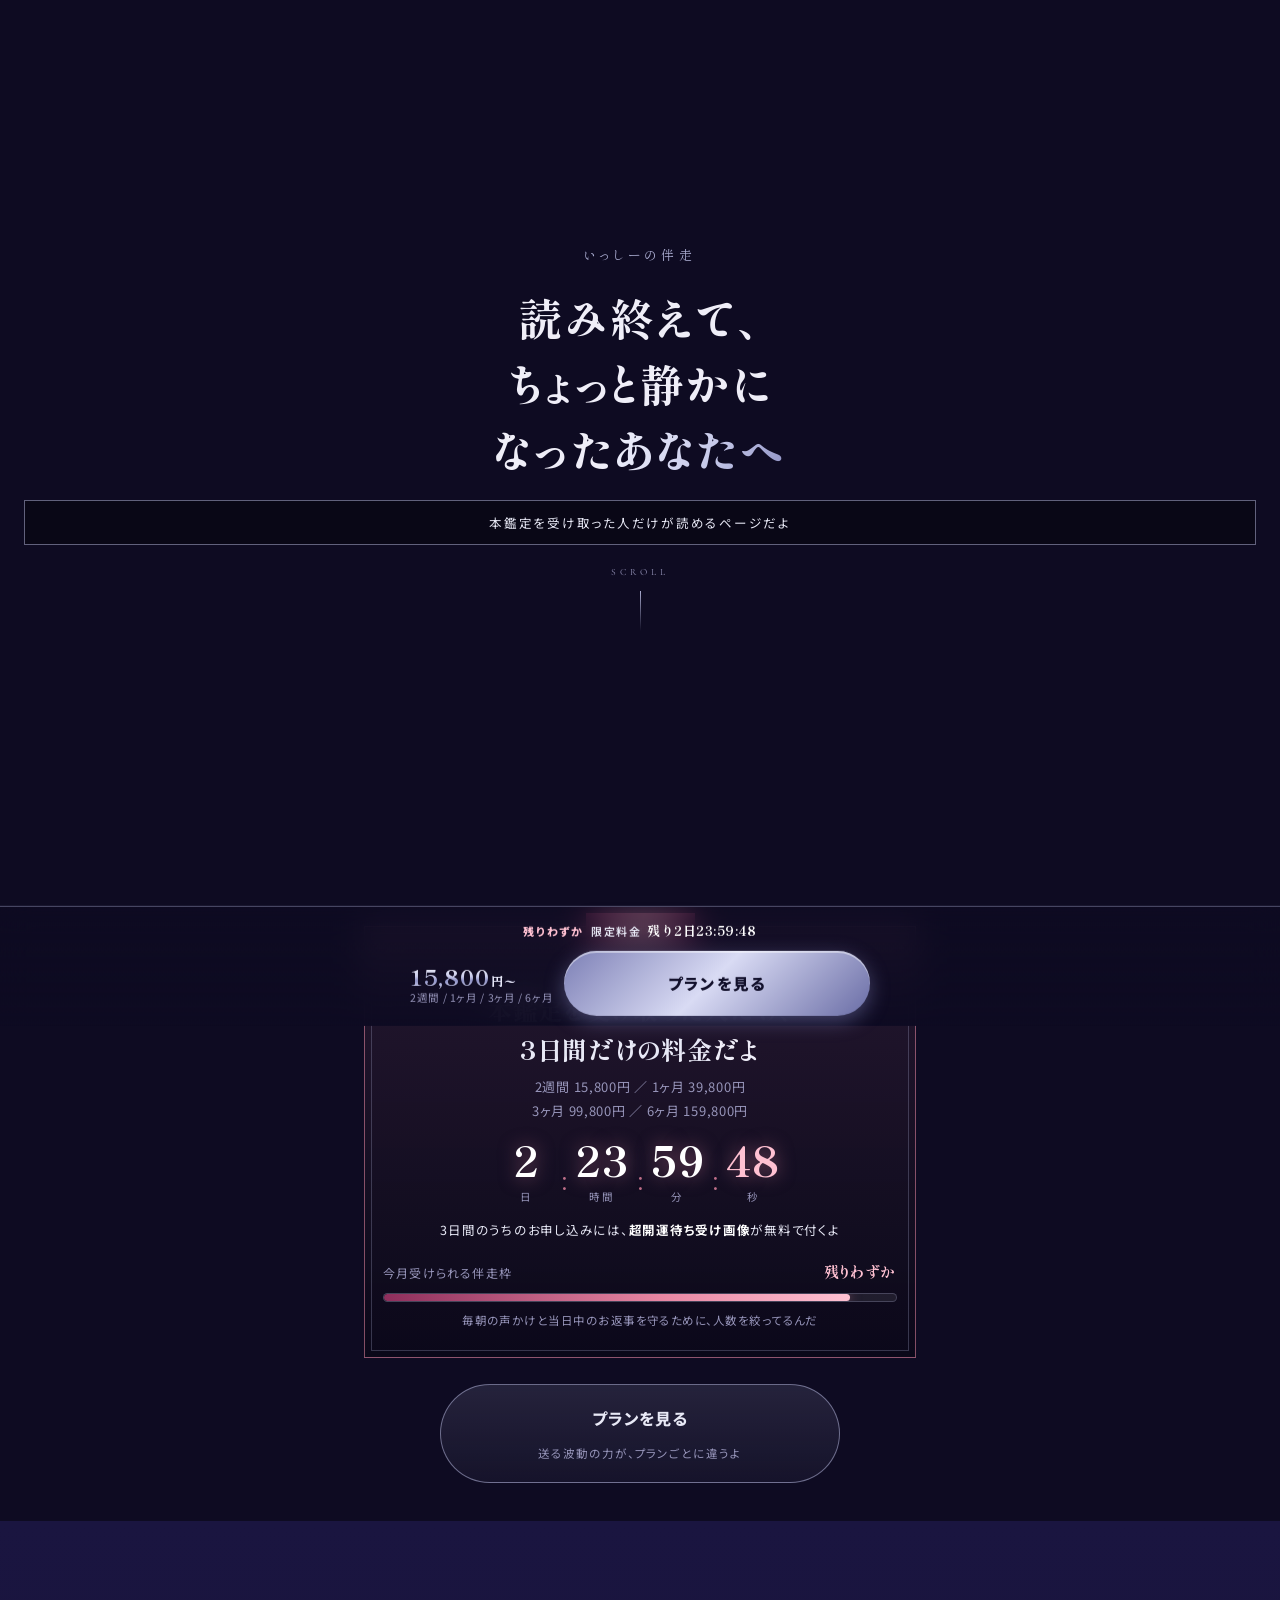
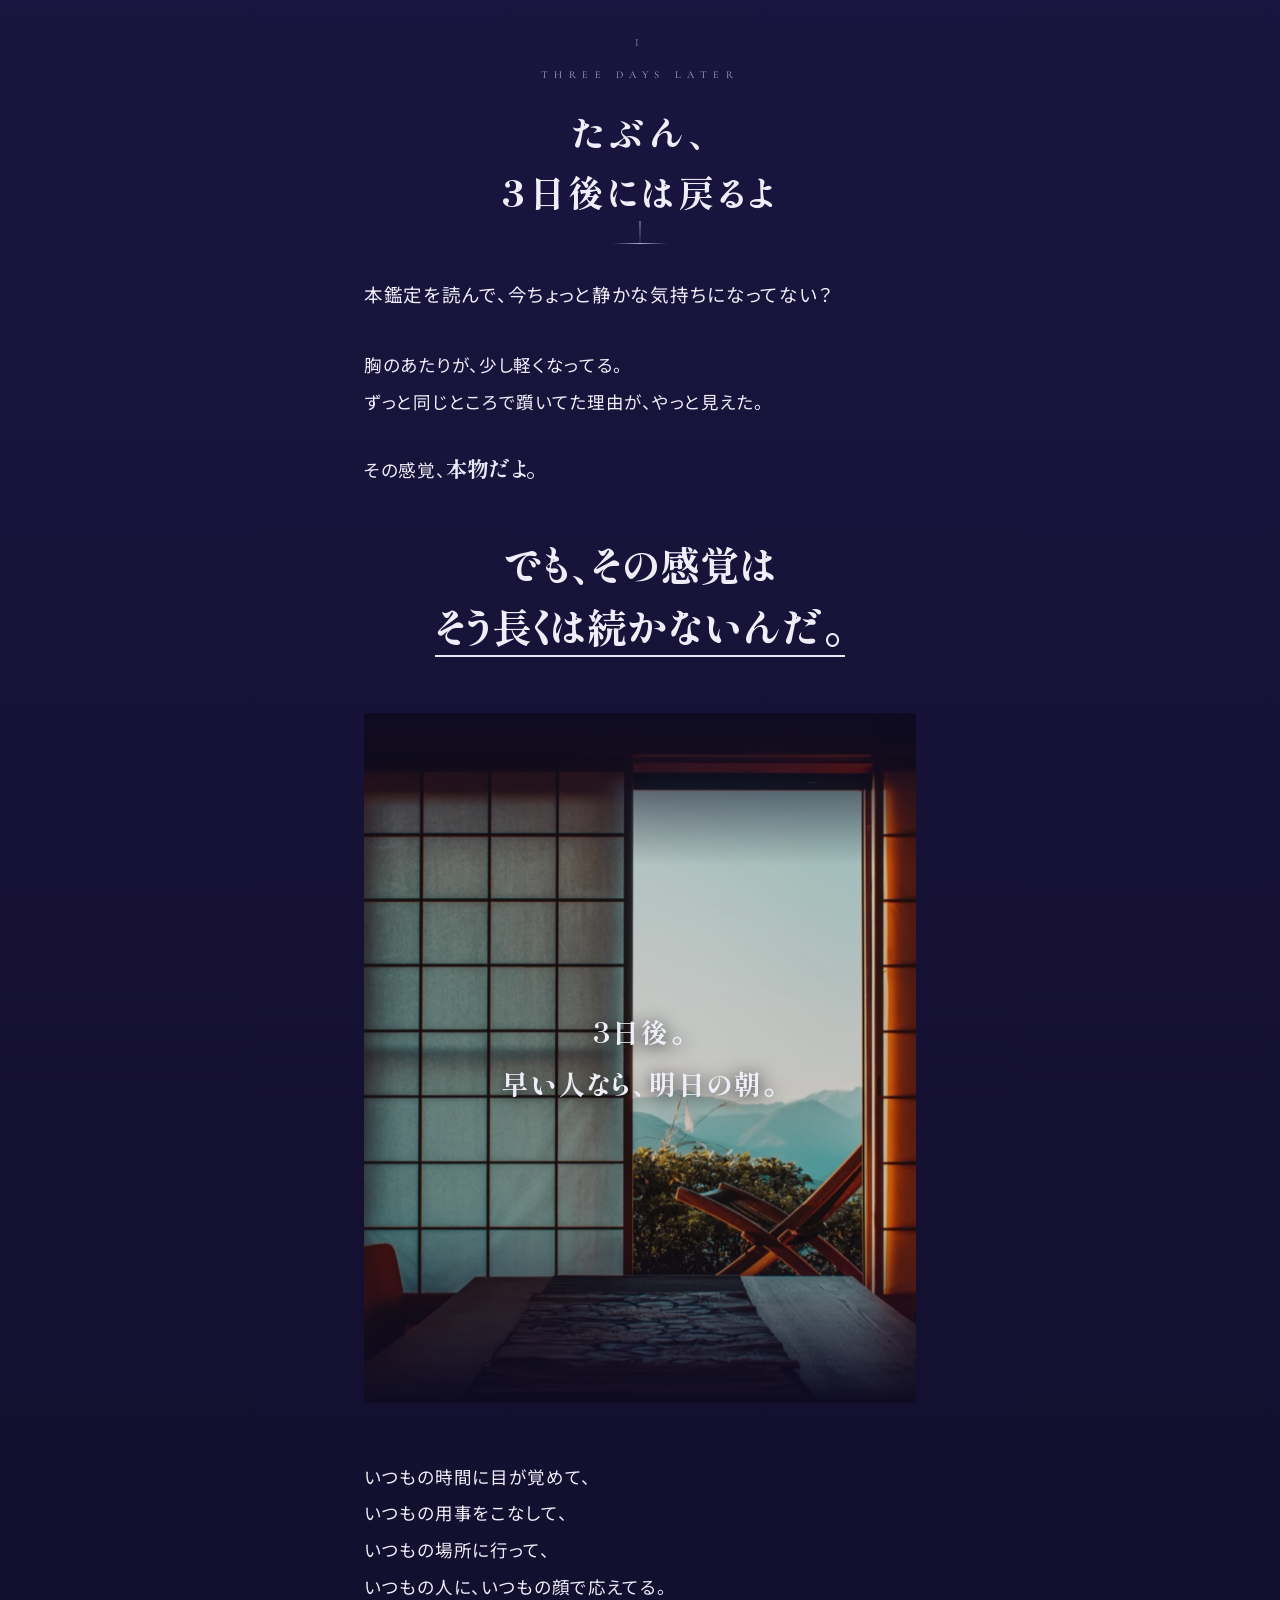
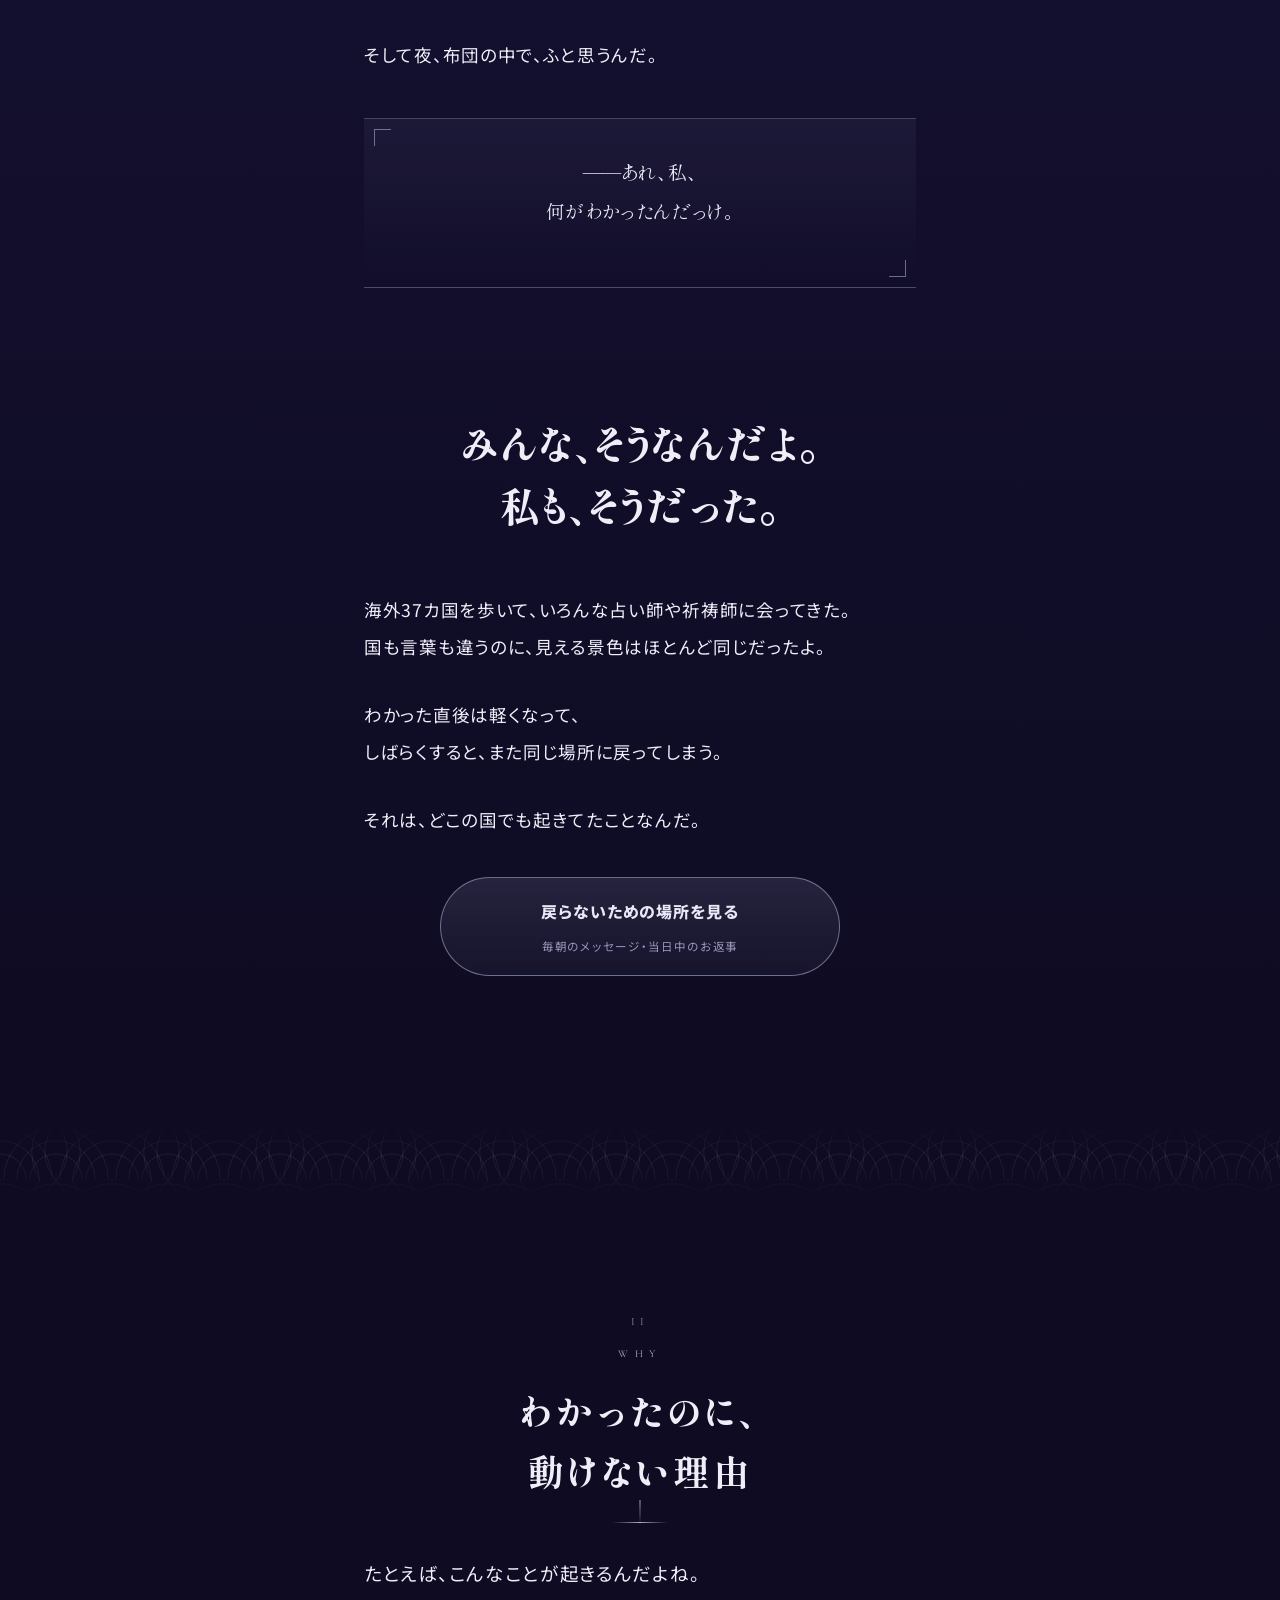
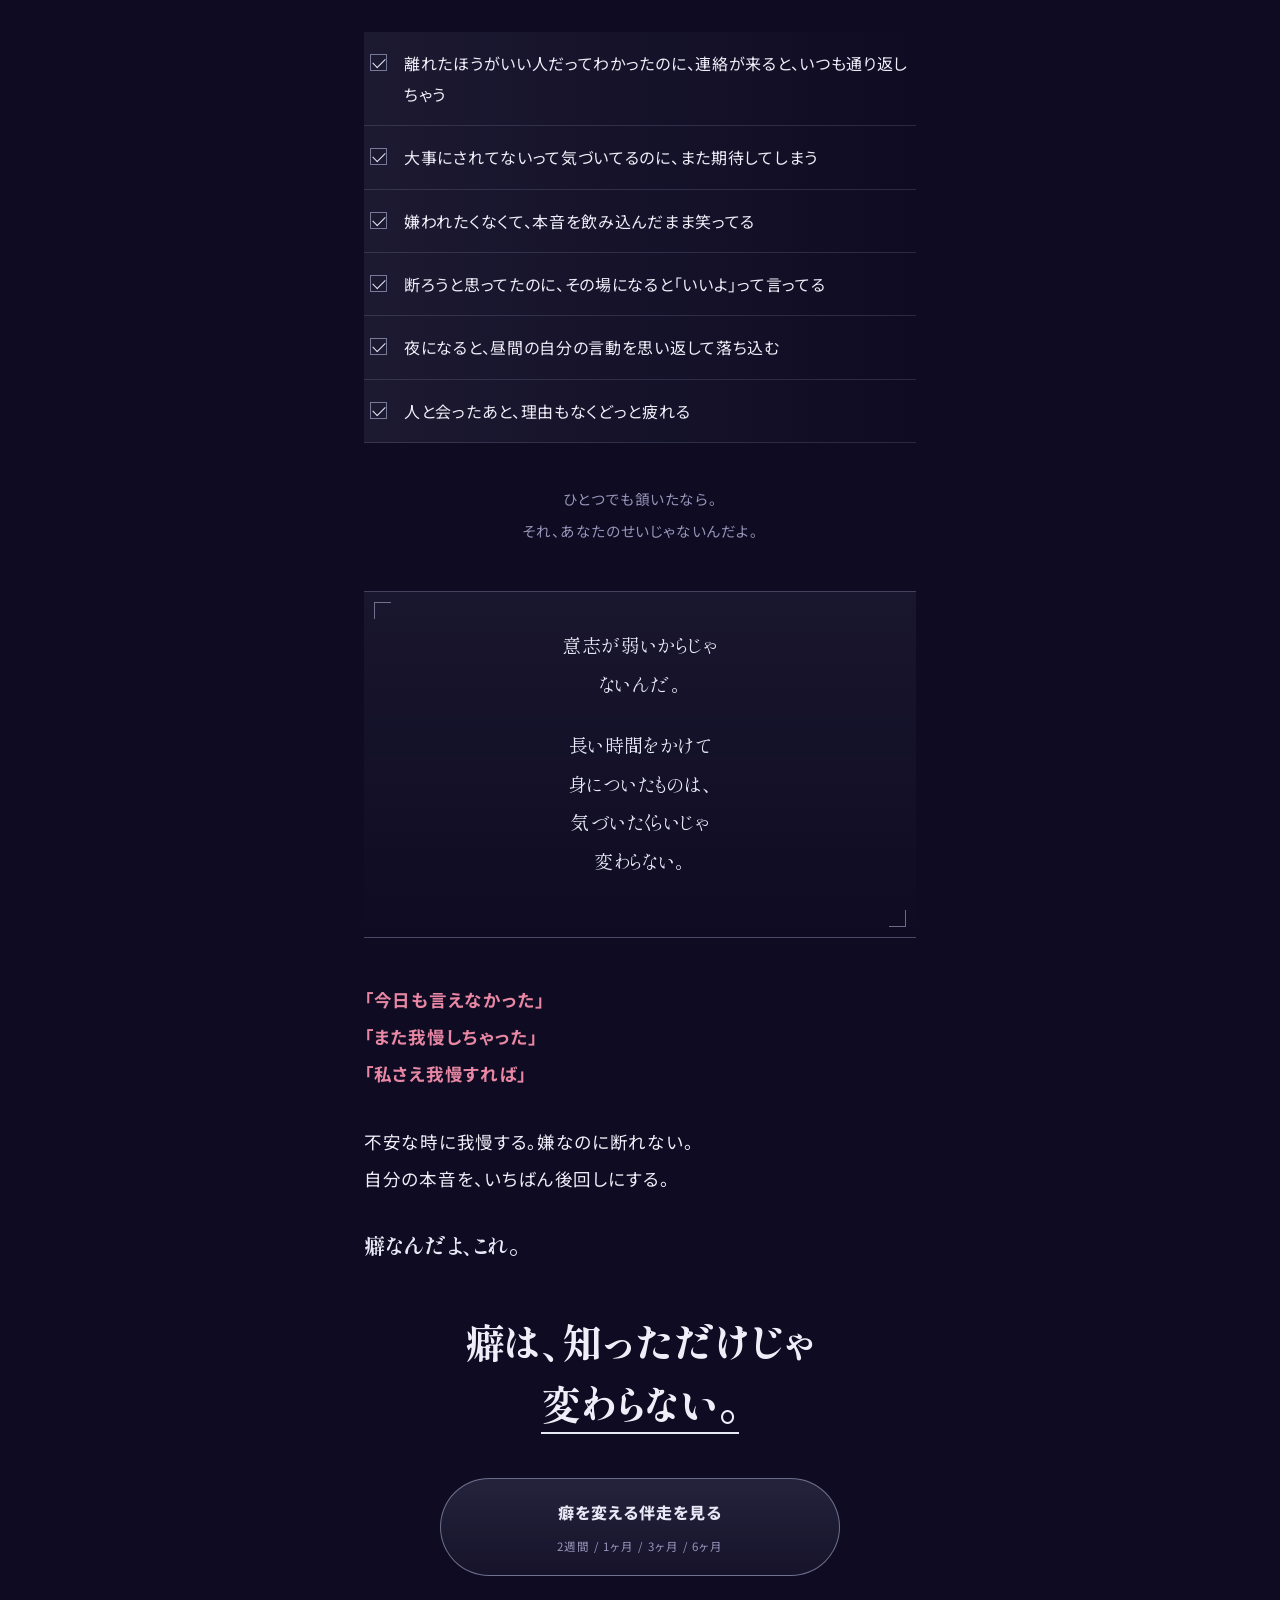
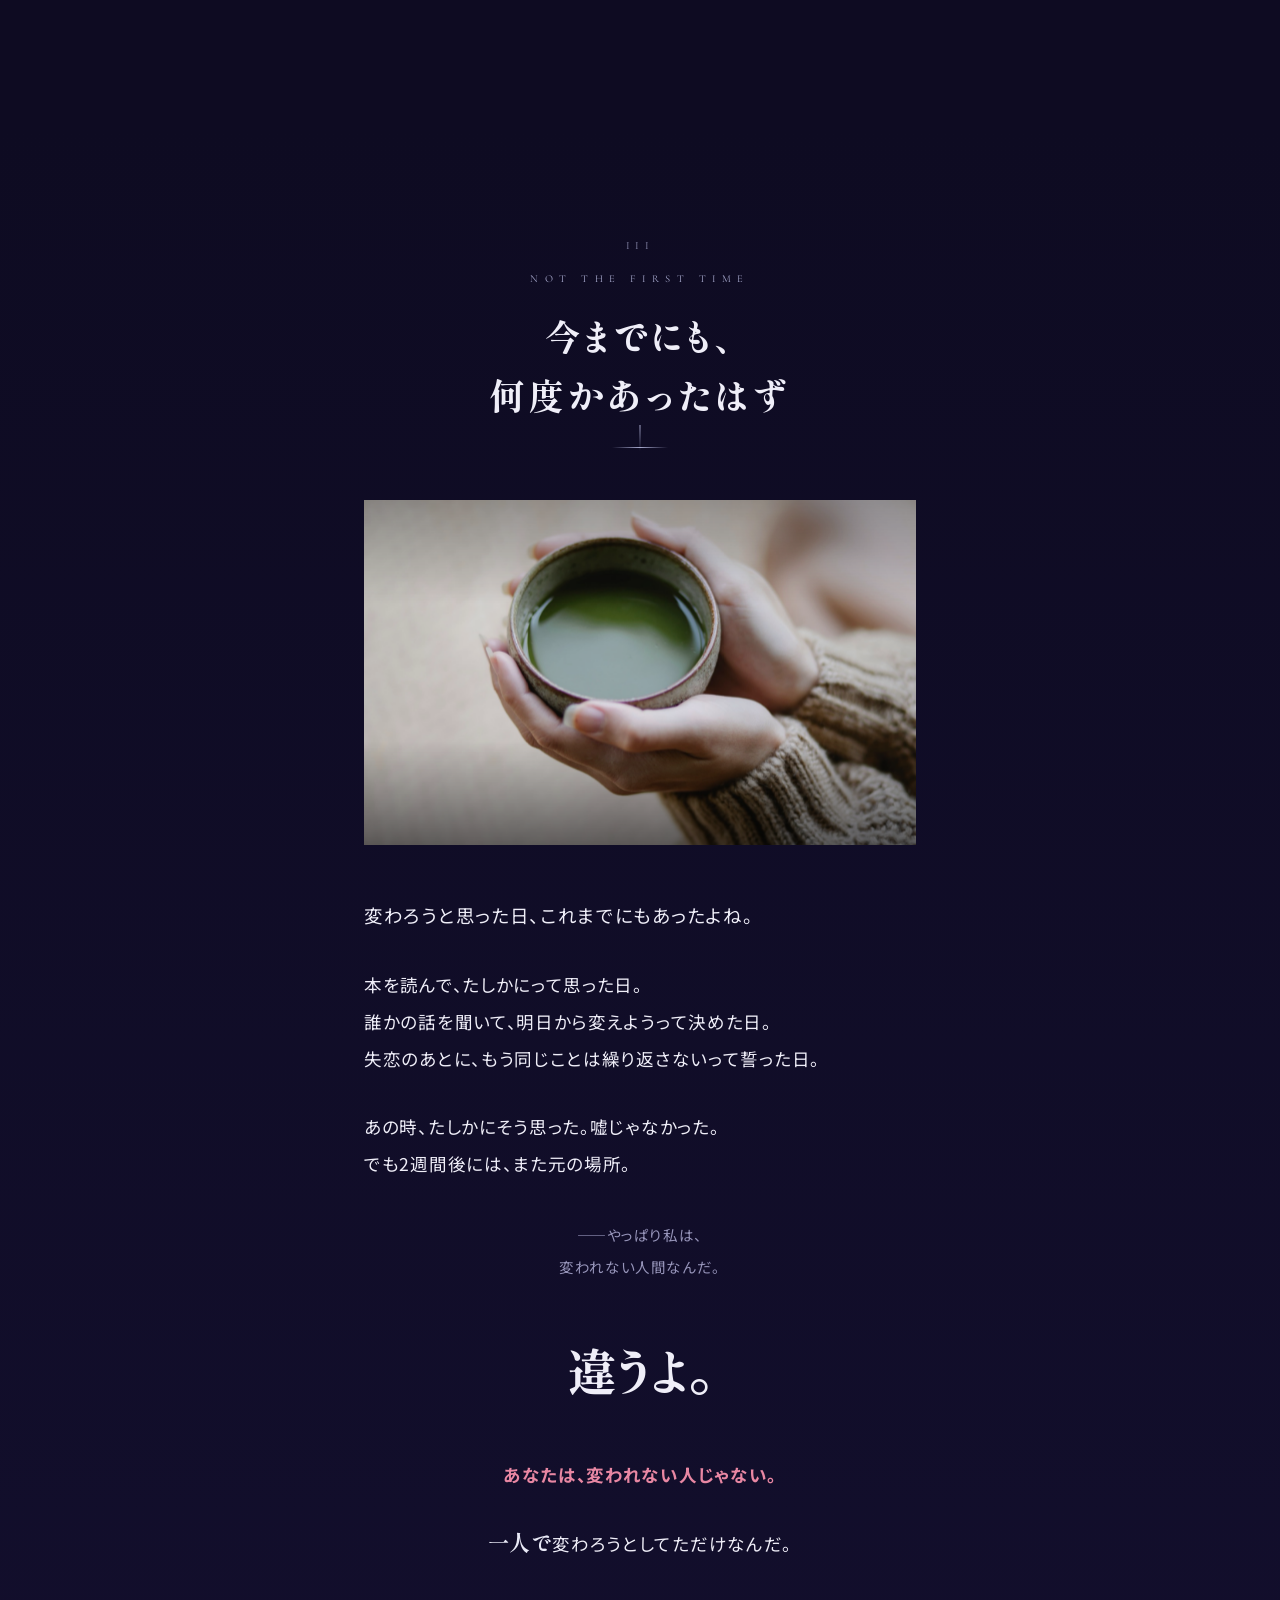
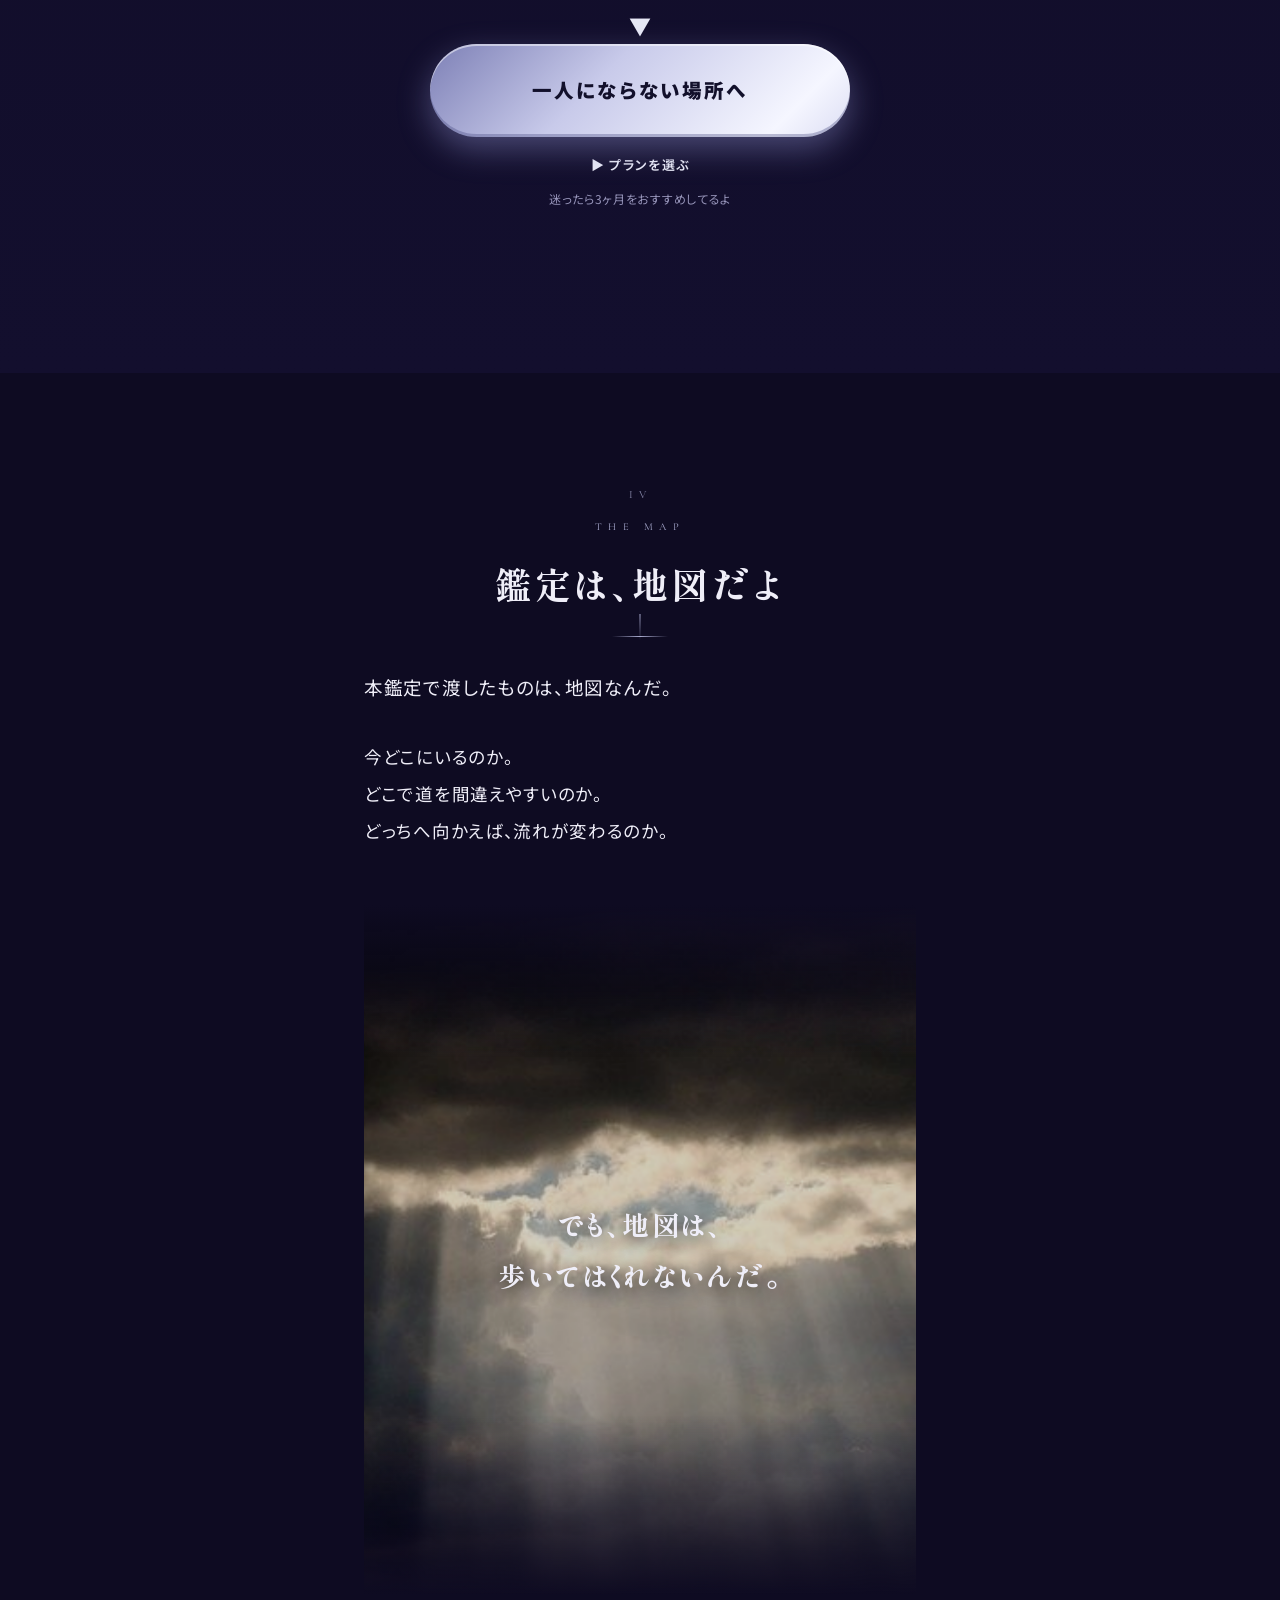
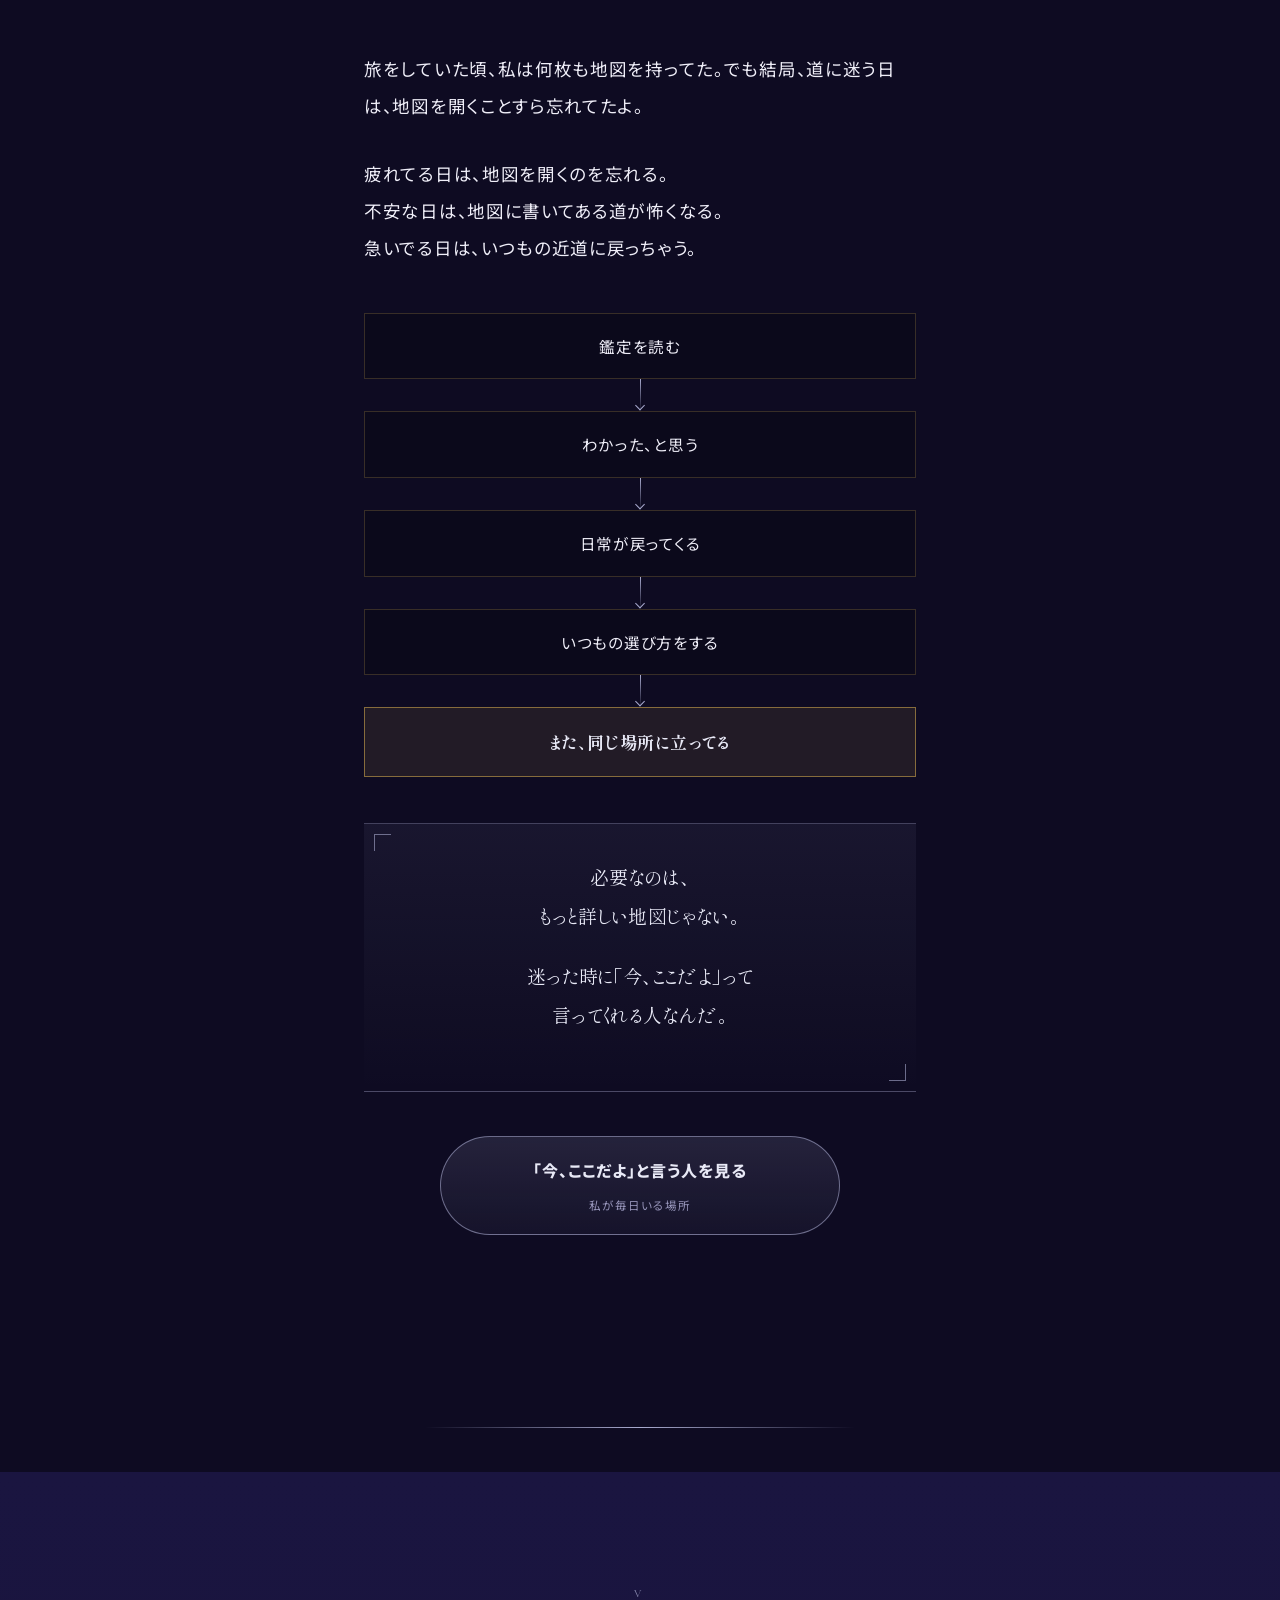
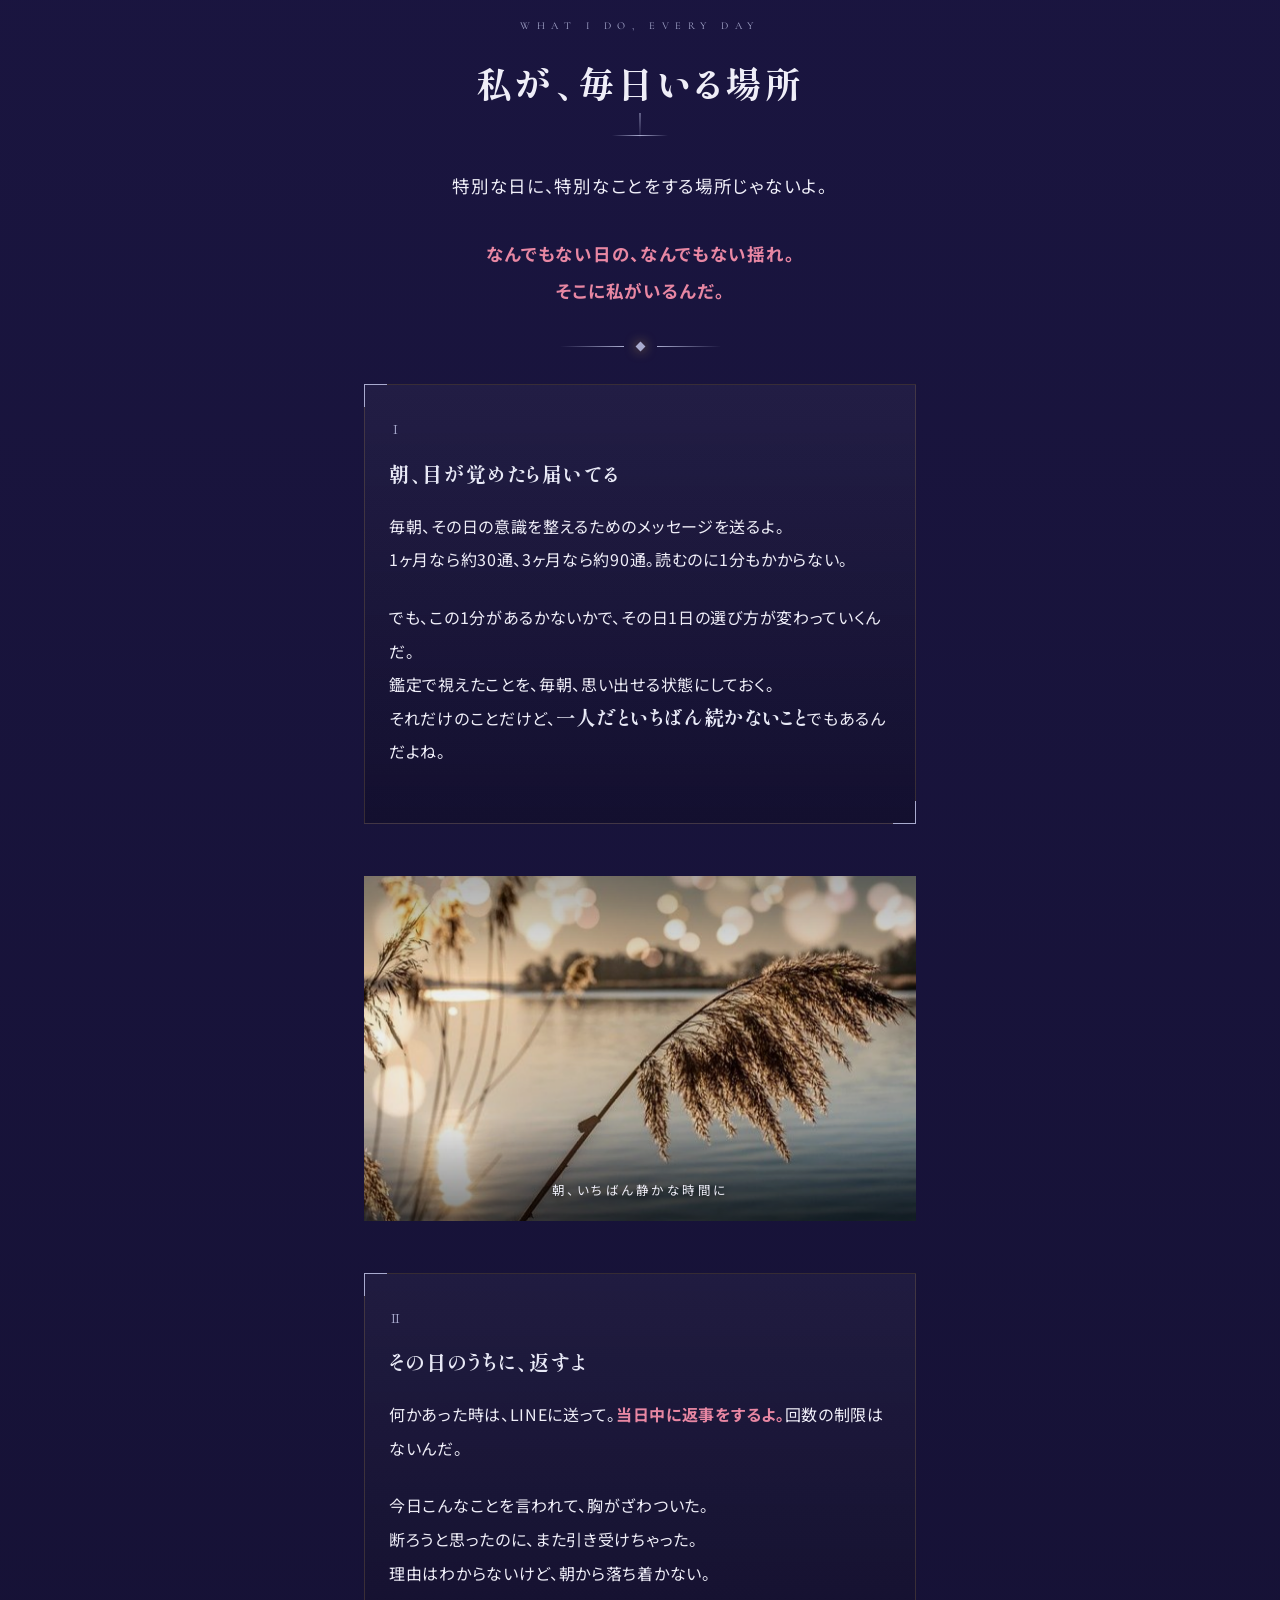
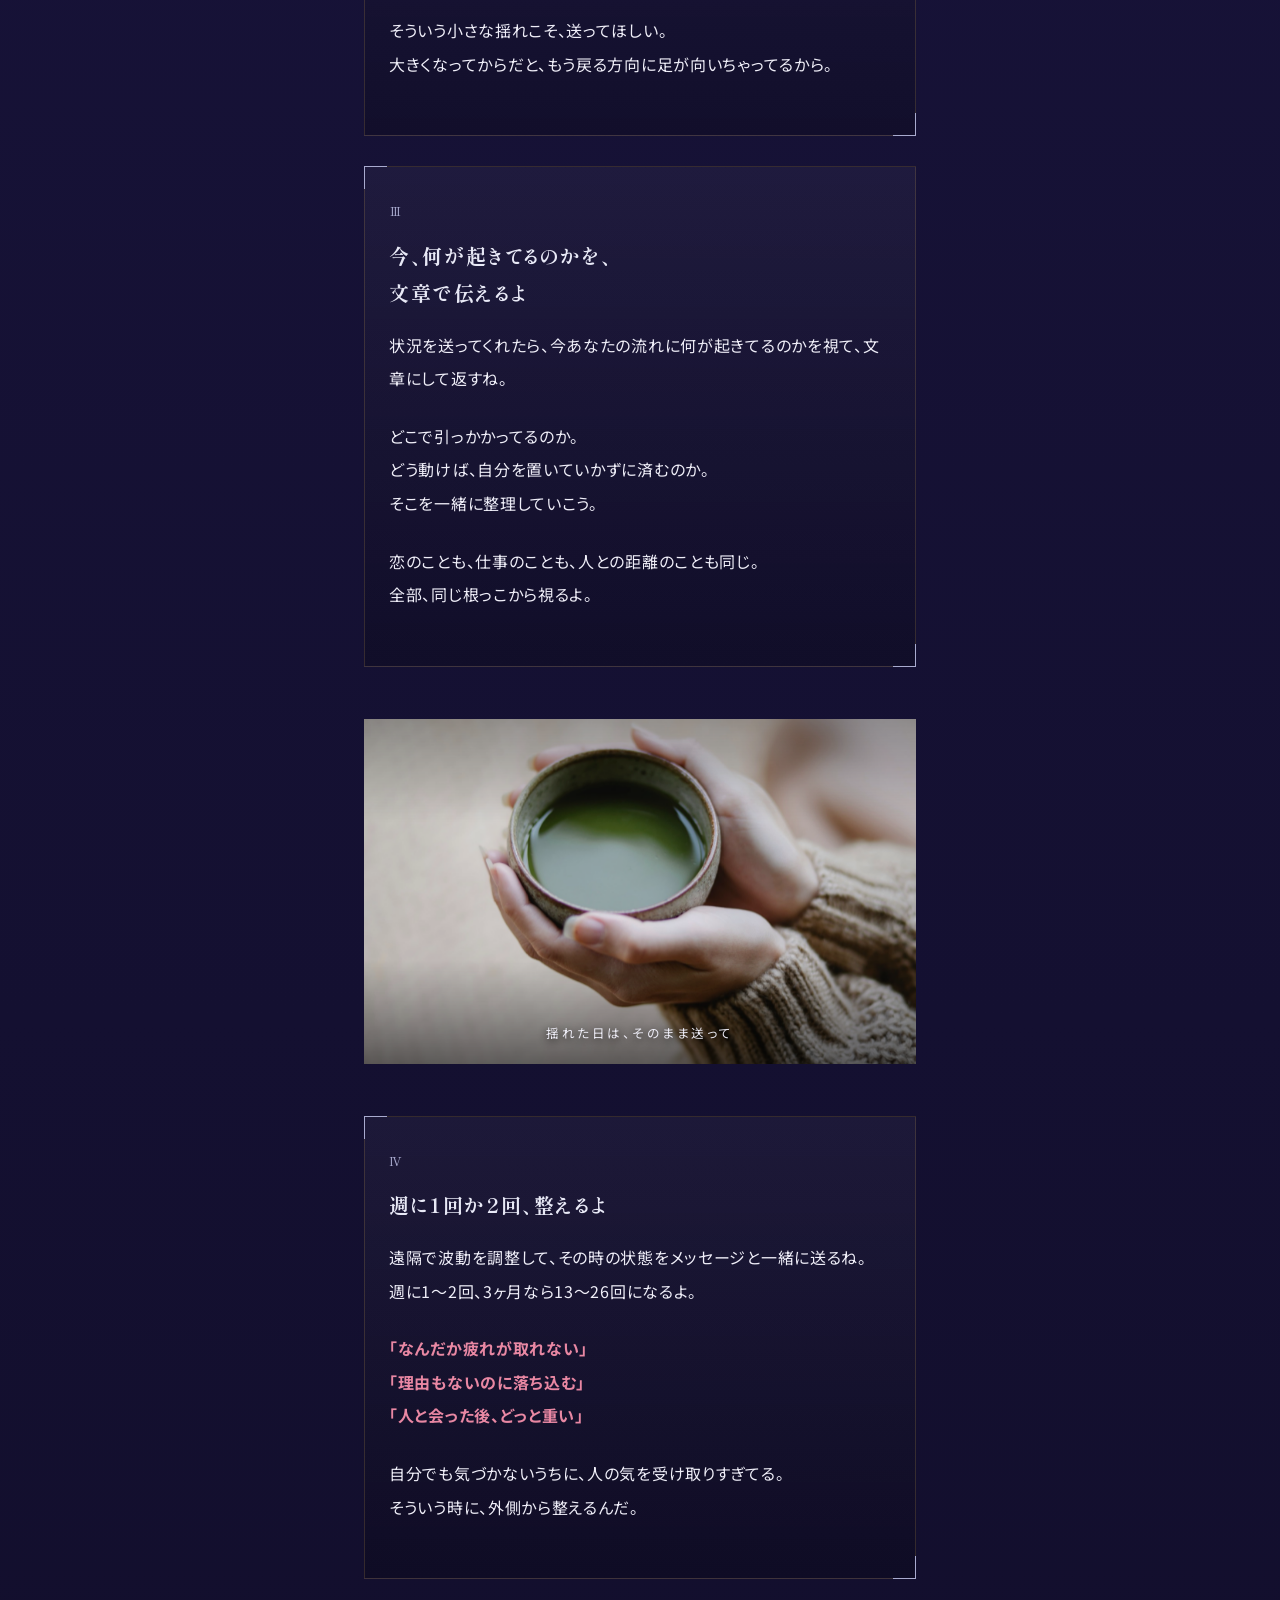
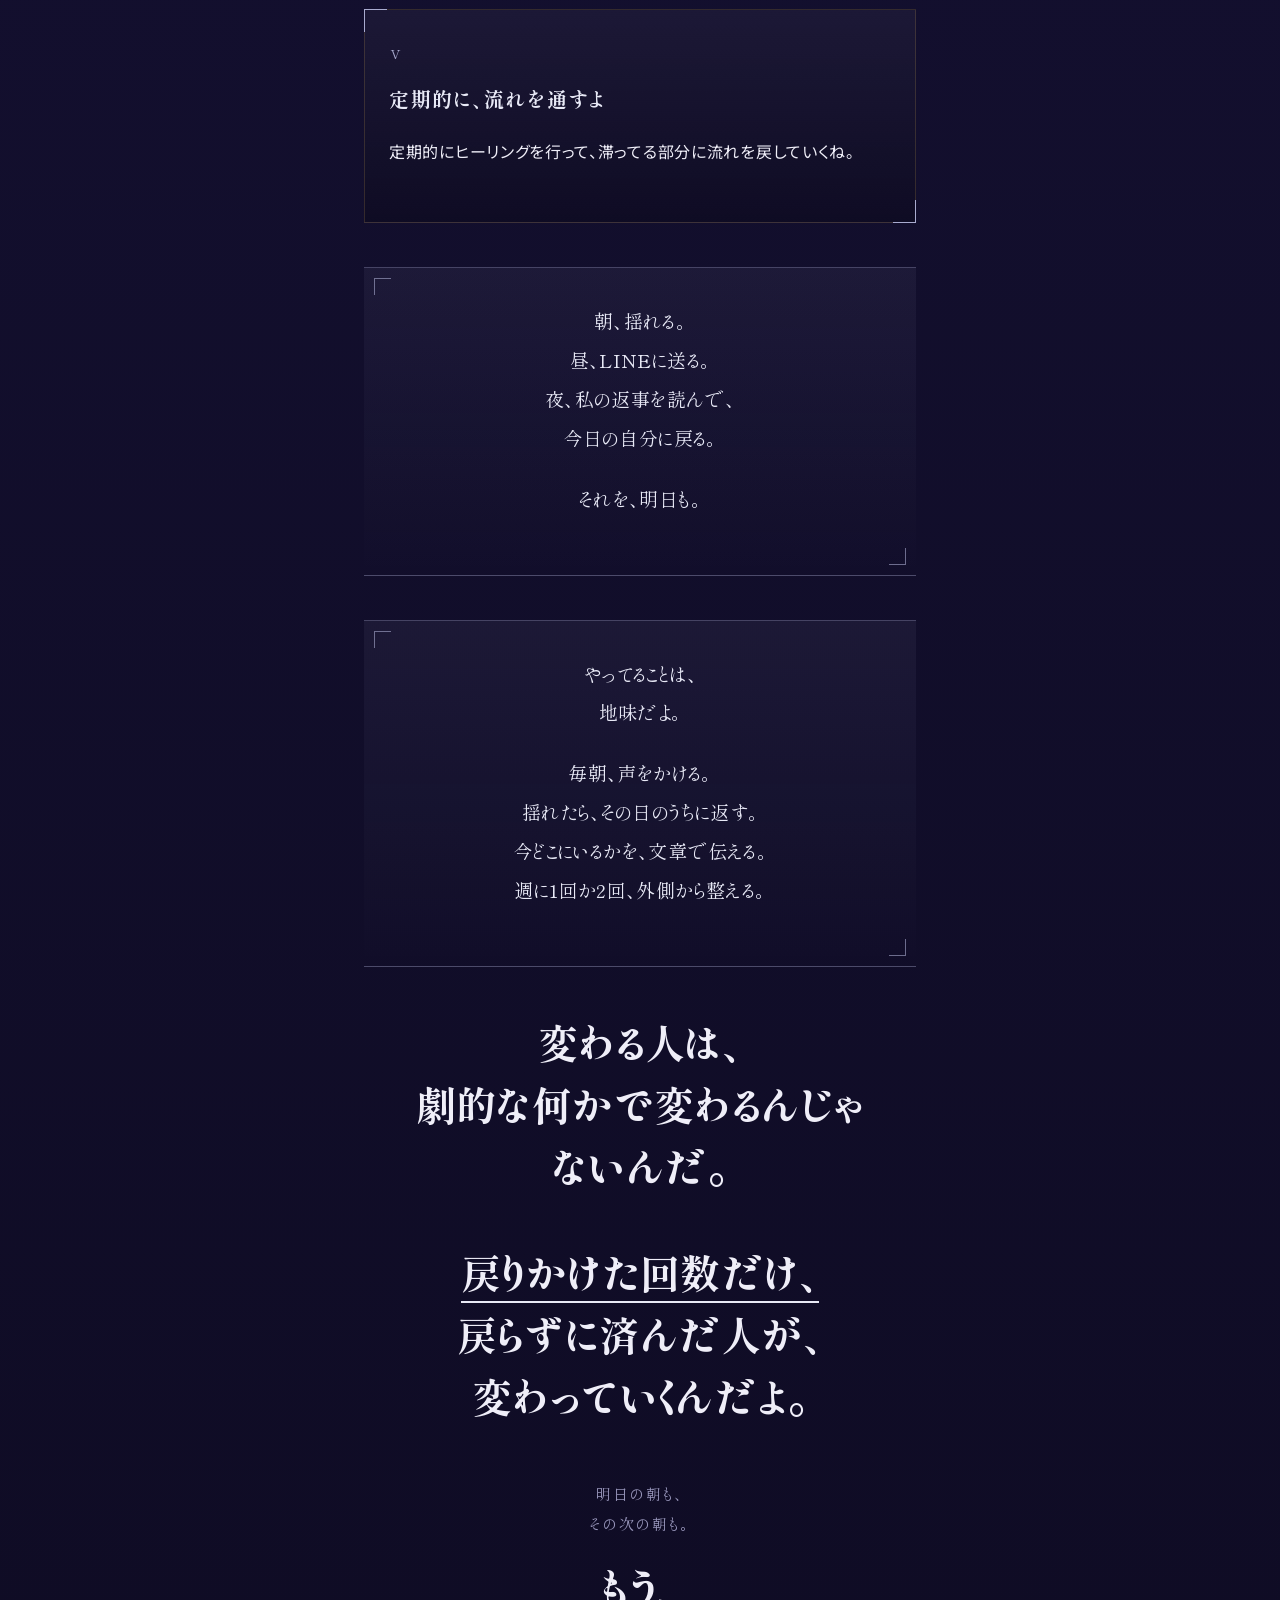
==== commit 78074a10: "画像差し込み" ====
--- a/bansou/index.html
+++ b/bansou/index.html
@@ -80,7 +80,7 @@
     <div class="big rv-b">でも、その感覚は<br><span class="wipe">そう長くは続かないんだ。</span></div>
 
     <div class="ph-full px rv-s">
-      <img src="../img/placeholder.jpg" alt="窓辺に佇む人" loading="lazy" decoding="async" onerror="this.closest('.ph,.ph-full,.thumb,.shot,.hero-person,.plan')?.style.setProperty('display','none')">
+      <img src="../img/window_01.jpg" alt="窓辺に佇む人" loading="lazy" decoding="async" onerror="this.closest('.ph,.ph-full,.thumb,.shot,.hero-person,.plan')?.style.setProperty('display','none')">
       <div class="ov rv-b">3日後。<br>早い人なら、明日の朝。</div>
     </div>
 
@@ -156,7 +156,7 @@
     <div class="gline"></div>
 
     <div class="ph wide px rv-s">
-      <img src="../img/placeholder.jpg" alt="膝の上で組まれた手" loading="lazy" decoding="async" onerror="this.closest('.ph,.ph-full,.thumb,.shot,.hero-person,.plan')?.style.setProperty('display','none')">
+      <img src="../img/hands_01.jpg" alt="膝の上で組まれた手" loading="lazy" decoding="async" onerror="this.closest('.ph,.ph-full,.thumb,.shot,.hero-person,.plan')?.style.setProperty('display','none')">
     </div>
 
     <div class="stag">
@@ -197,7 +197,7 @@
     </div>
 
     <div class="ph-full px rv-s">
-      <img src="../img/placeholder.jpg" alt="遠くの景色を見渡す後ろ姿" loading="lazy" decoding="async" onerror="this.closest('.ph,.ph-full,.thumb,.shot,.hero-person,.plan')?.style.setProperty('display','none')">
+      <img src="../img/light_01.jpg" alt="遠くの景色を見渡す後ろ姿" loading="lazy" decoding="async" onerror="this.closest('.ph,.ph-full,.thumb,.shot,.hero-person,.plan')?.style.setProperty('display','none')">
       <div class="ov rv-b">でも、地図は、<br>歩いてはくれないんだ。</div>
     </div>
 
@@ -252,7 +252,7 @@
     </div>
 
     <div class="ph wide px rv-s">
-      <img src="../img/placeholder.jpg" alt="朝の光が差し込む窓辺" loading="lazy" decoding="async" onerror="this.closest('.ph,.ph-full,.thumb,.shot,.hero-person,.plan')?.style.setProperty('display','none')">
+      <img src="../img/water_02.jpg" alt="朝の光が差し込む窓辺" loading="lazy" decoding="async" onerror="this.closest('.ph,.ph-full,.thumb,.shot,.hero-person,.plan')?.style.setProperty('display','none')">
       <div class="cap">朝、いちばん静かな時間に</div>
     </div>
 
@@ -273,7 +273,7 @@
     </div>
 
     <div class="ph wide px rv-s">
-      <img src="../img/placeholder.jpg" alt="温かいものを持つ手" loading="lazy" decoding="async" onerror="this.closest('.ph,.ph-full,.thumb,.shot,.hero-person,.plan')?.style.setProperty('display','none')">
+      <img src="../img/hands_01.jpg" alt="温かいものを持つ手" loading="lazy" decoding="async" onerror="this.closest('.ph,.ph-full,.thumb,.shot,.hero-person,.plan')?.style.setProperty('display','none')">
       <div class="cap">揺れた日は、そのまま送って</div>
     </div>
 
@@ -424,7 +424,7 @@
 
     <!-- B -->
     <div class="plan rv">
-      <div class="thumb"><img src="../img/placeholder.jpg" alt="道しるべの伴走 1ヶ月プラン" loading="lazy" decoding="async" onerror="this.closest('.ph,.ph-full,.thumb,.shot,.hero-person,.plan')?.style.setProperty('display','none')"></div>
+      <div class="thumb"><img src="../img/moon_01.jpg" alt="道しるべの伴走 1ヶ月プラン" loading="lazy" decoding="async" onerror="this.closest('.ph,.ph-full,.thumb,.shot,.hero-person,.plan')?.style.setProperty('display','none')"></div>
       <div class="pname">道しるべの伴走　1ヶ月</div>
       <div class="pterm">1 MONTH</div>
       <div class="price"><span class="num-gold">39,800</span><small>円</small></div>
@@ -443,7 +443,7 @@
     <!-- C 推奨 -->
     <div class="plan rec">
       <div class="badge">迷ってるなら、ここだよ</div>
-      <div class="thumb"><img src="../img/placeholder.jpg" alt="羅針盤の伴走 3ヶ月プラン" loading="lazy" decoding="async" onerror="this.closest('.ph,.ph-full,.thumb,.shot,.hero-person,.plan')?.style.setProperty('display','none')"></div>
+      <div class="thumb"><img src="../img/candle_01.jpg" alt="羅針盤の伴走 3ヶ月プラン" loading="lazy" decoding="async" onerror="this.closest('.ph,.ph-full,.thumb,.shot,.hero-person,.plan')?.style.setProperty('display','none')"></div>
       <div class="pname">羅針盤の伴走　3ヶ月</div>
       <div class="pterm">3 MONTHS</div>
       <div class="price"><span class="num-gold">99,800</span><small>円</small></div>
@@ -461,7 +461,7 @@
 
     <!-- D -->
     <div class="plan rv">
-      <div class="thumb"><img src="../img/placeholder.jpg" alt="帰り道の伴走 6ヶ月プラン" loading="lazy" decoding="async" onerror="this.closest('.ph,.ph-full,.thumb,.shot,.hero-person,.plan')?.style.setProperty('display','none')"></div>
+      <div class="thumb"><img src="../img/torii.jpg" alt="帰り道の伴走 6ヶ月プラン" loading="lazy" decoding="async" onerror="this.closest('.ph,.ph-full,.thumb,.shot,.hero-person,.plan')?.style.setProperty('display','none')"></div>
       <div class="pname">帰り道の伴走　6ヶ月</div>
       <div class="pterm">6 MONTHS</div>
       <div class="price"><span class="num-gold">159,800</span><small>円</small></div>
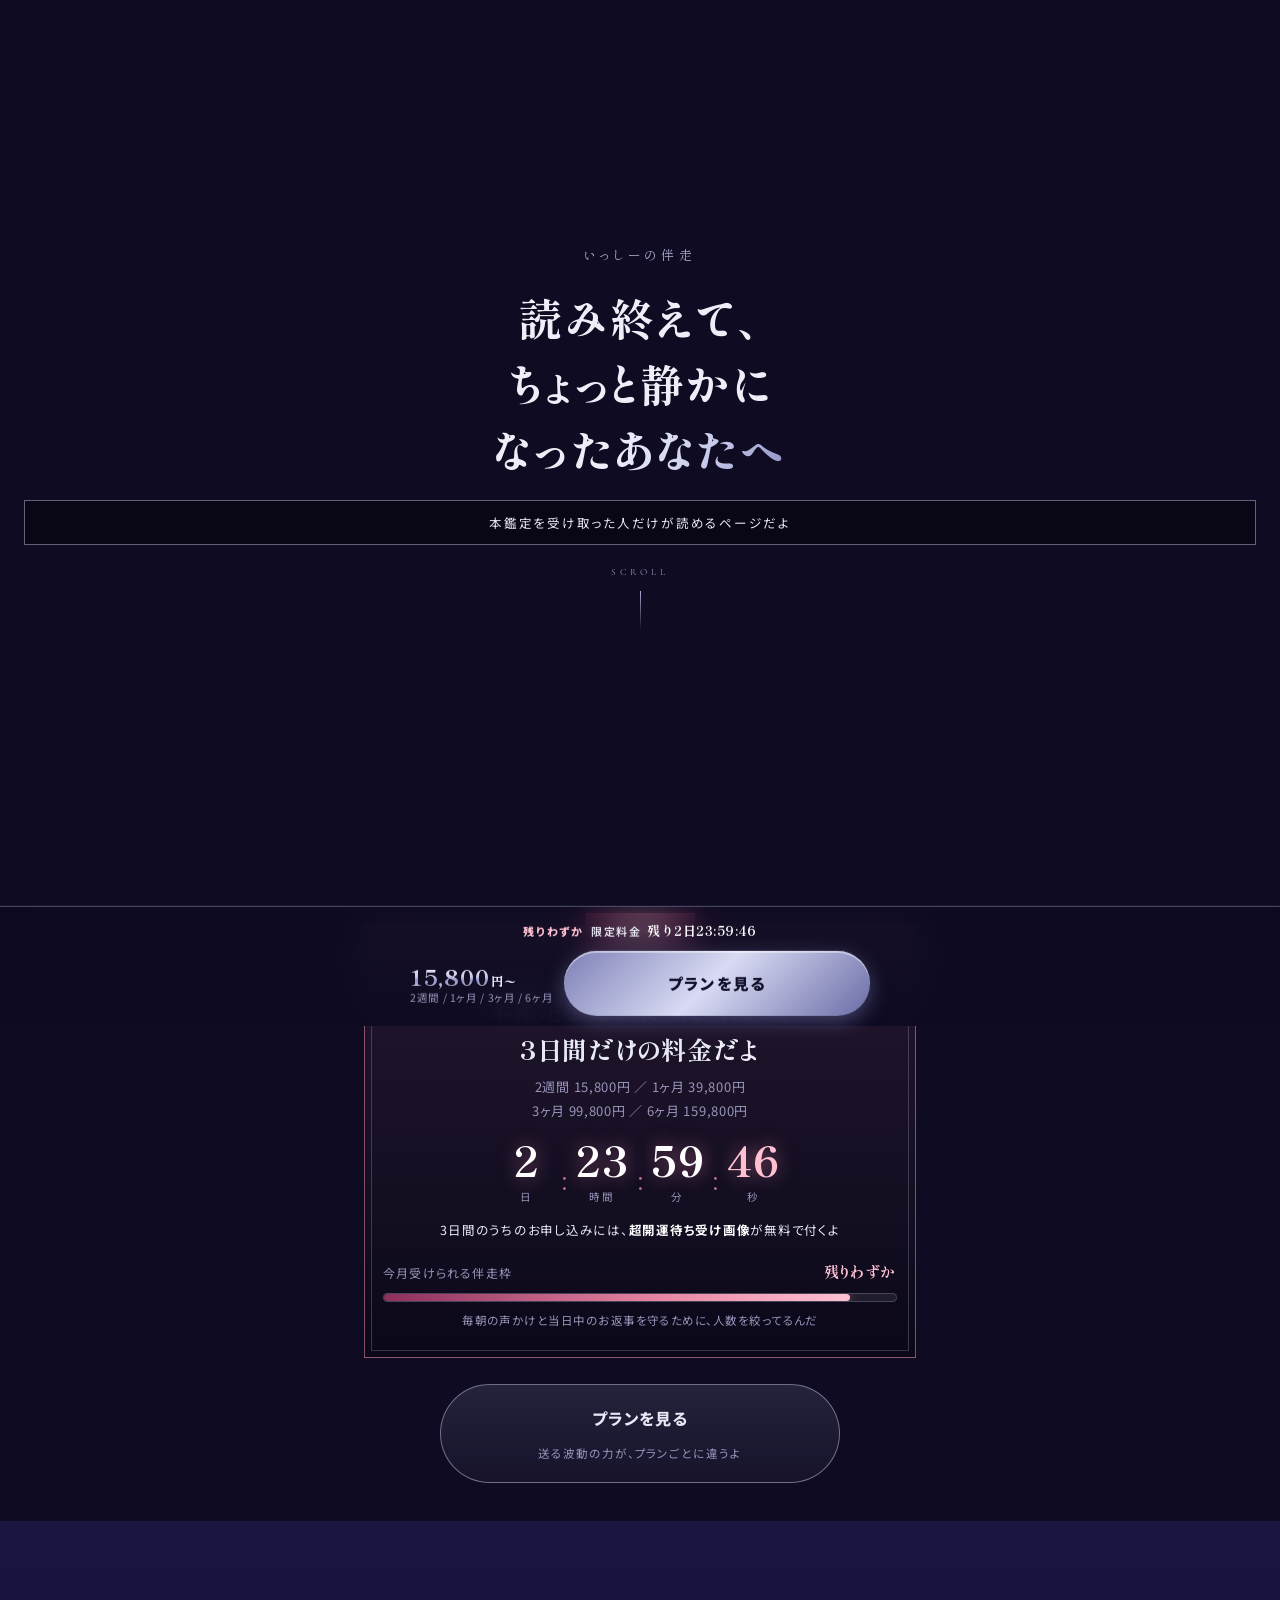
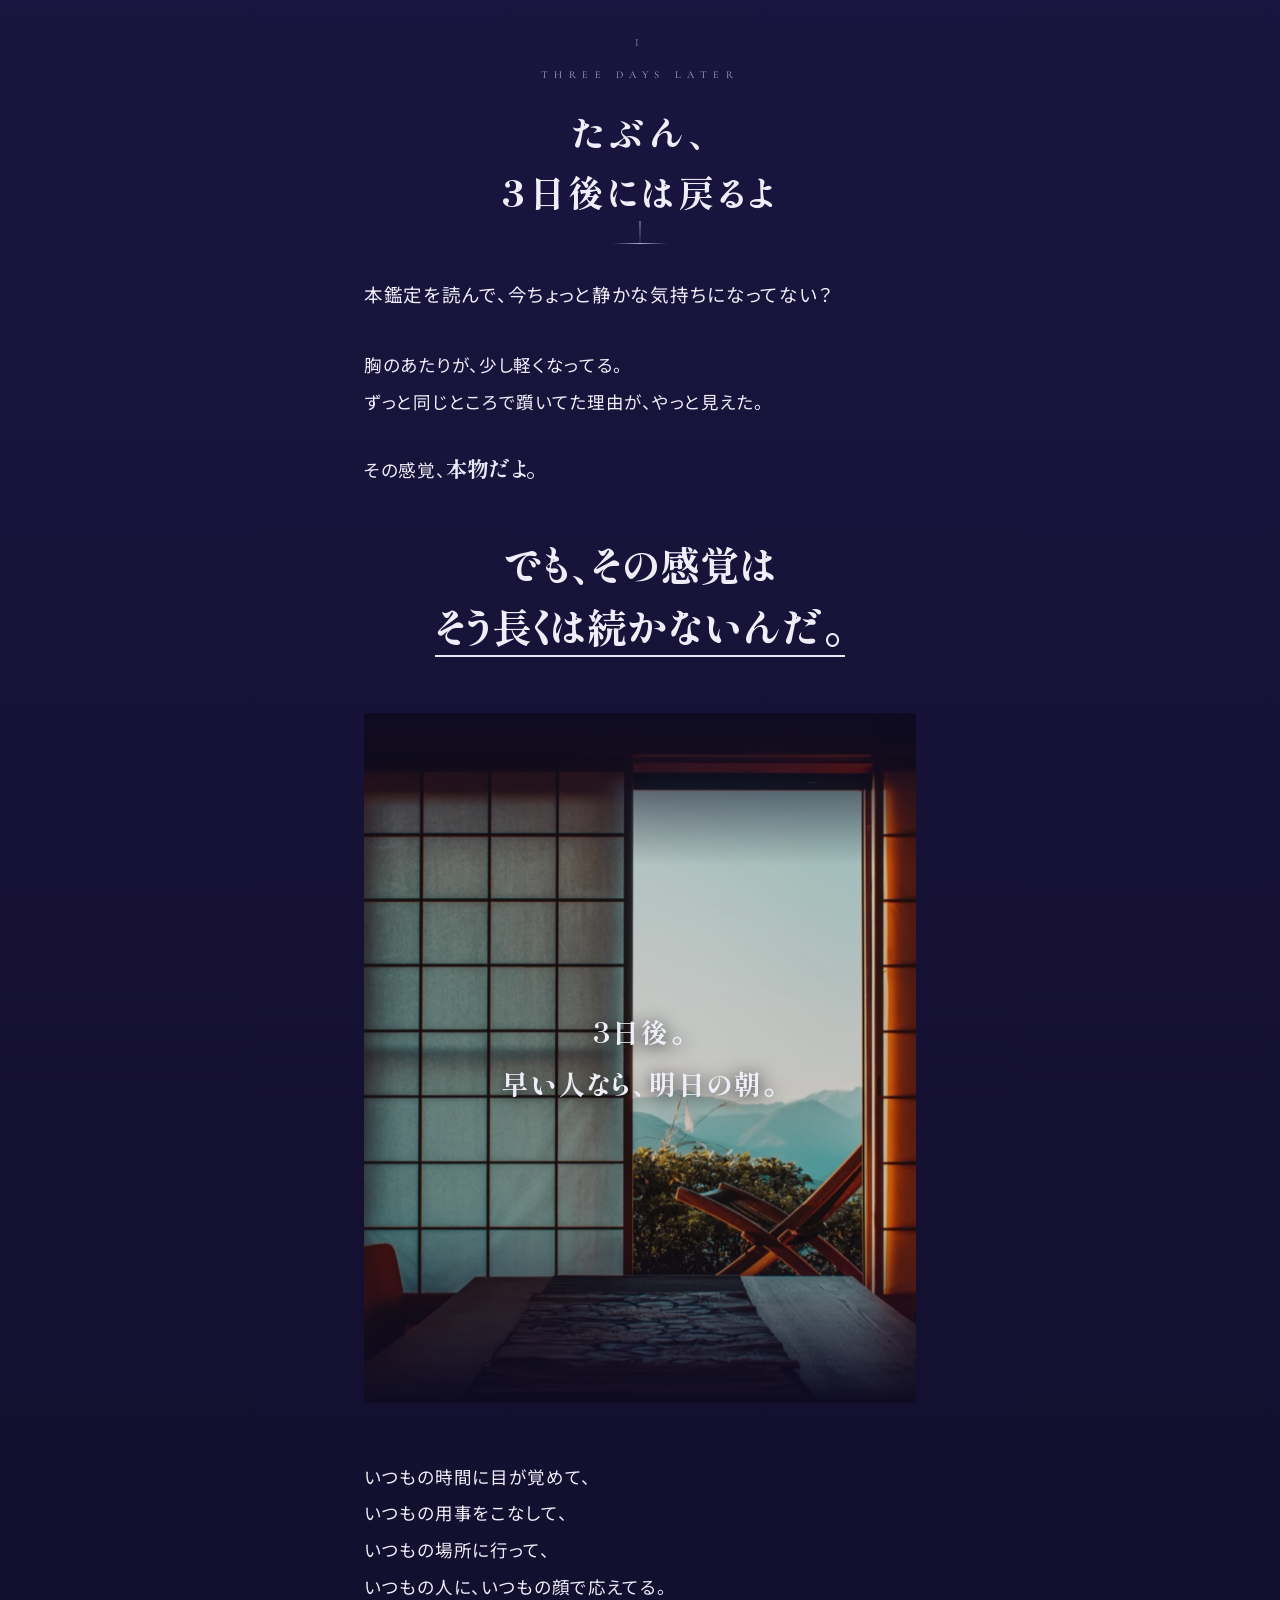
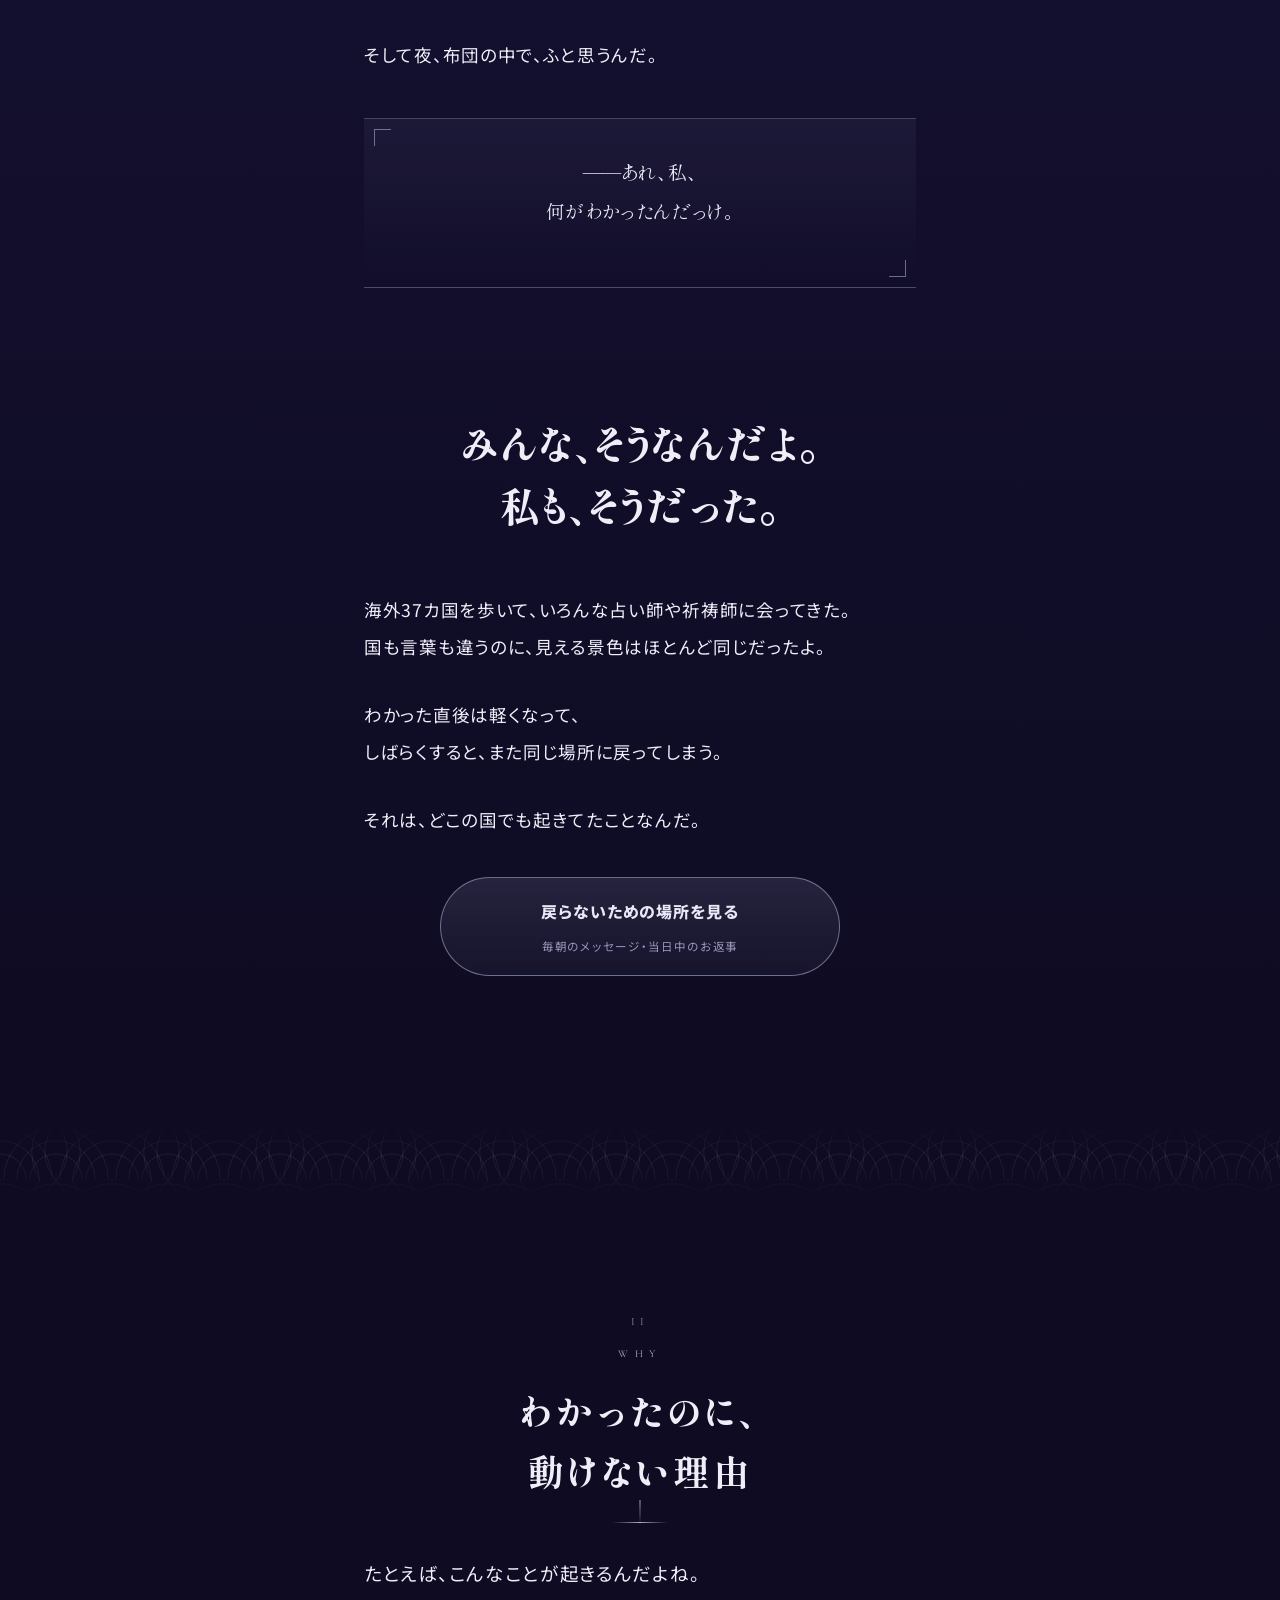
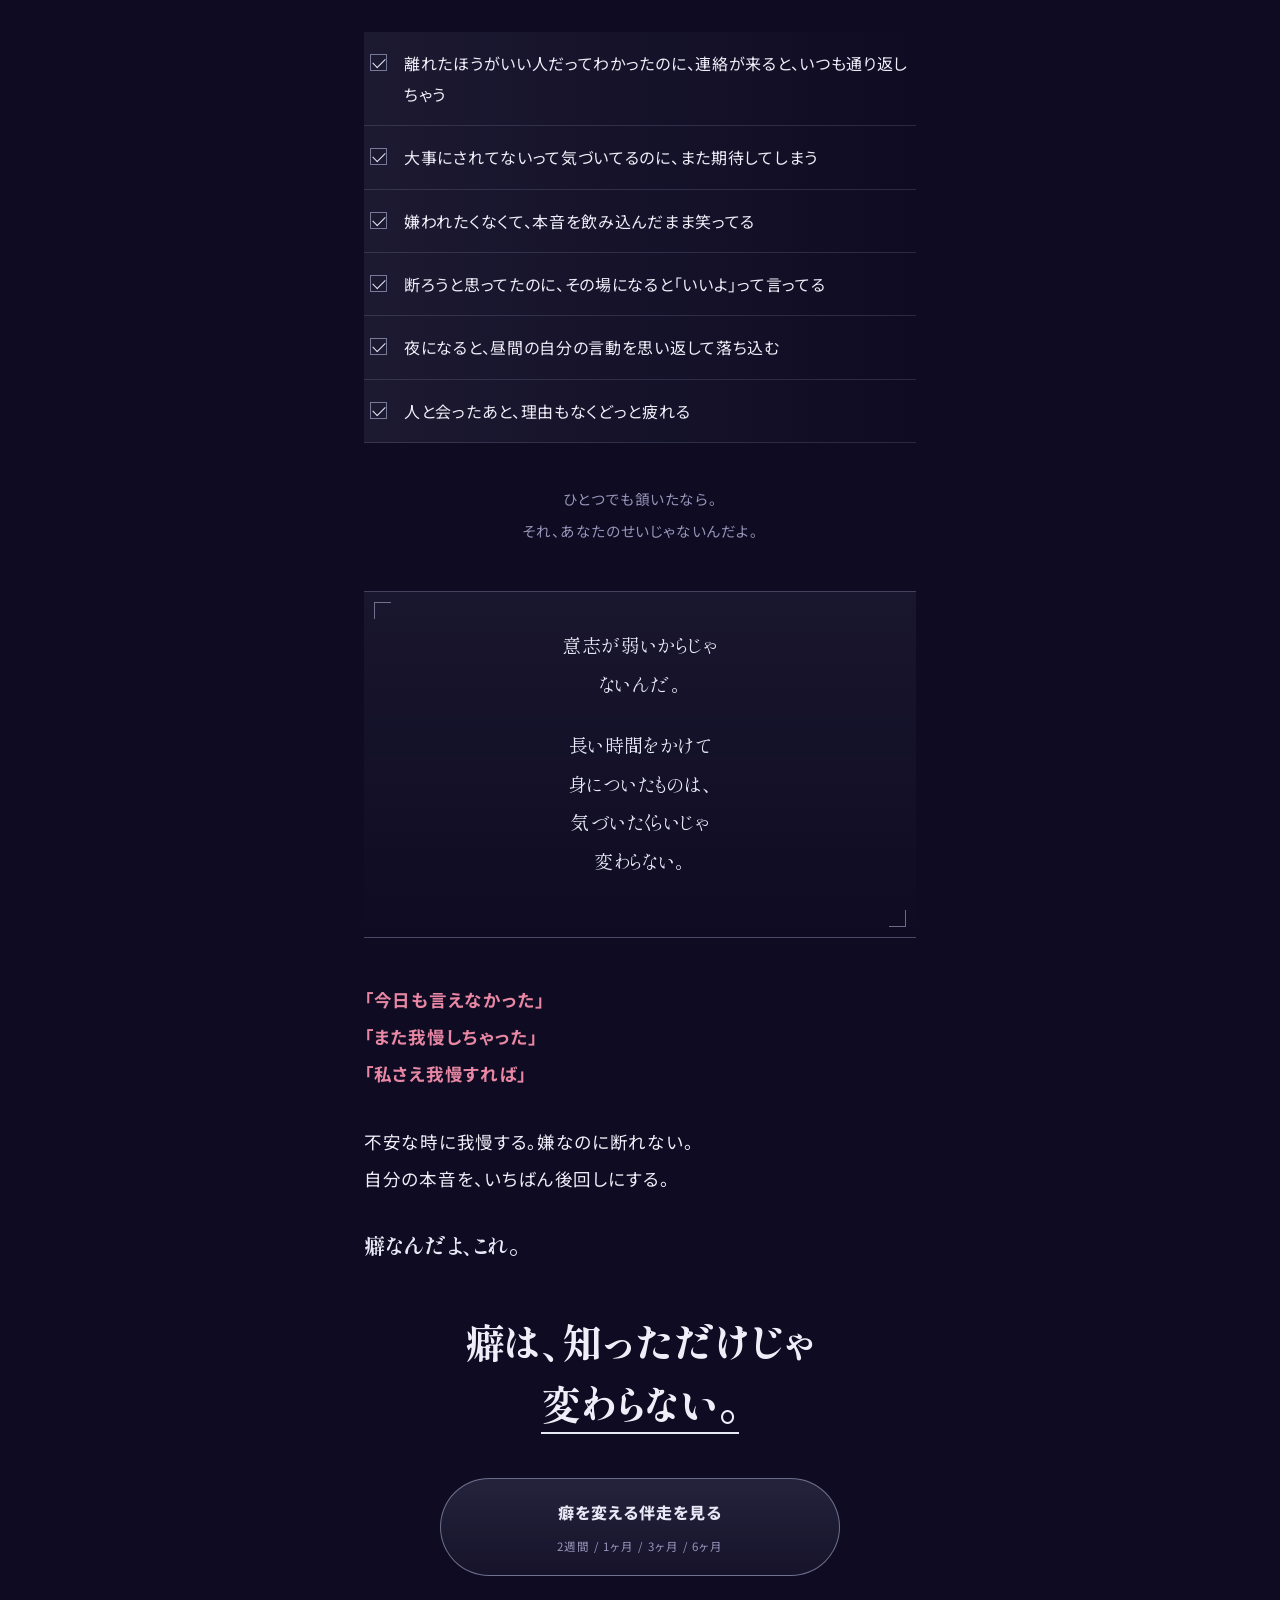
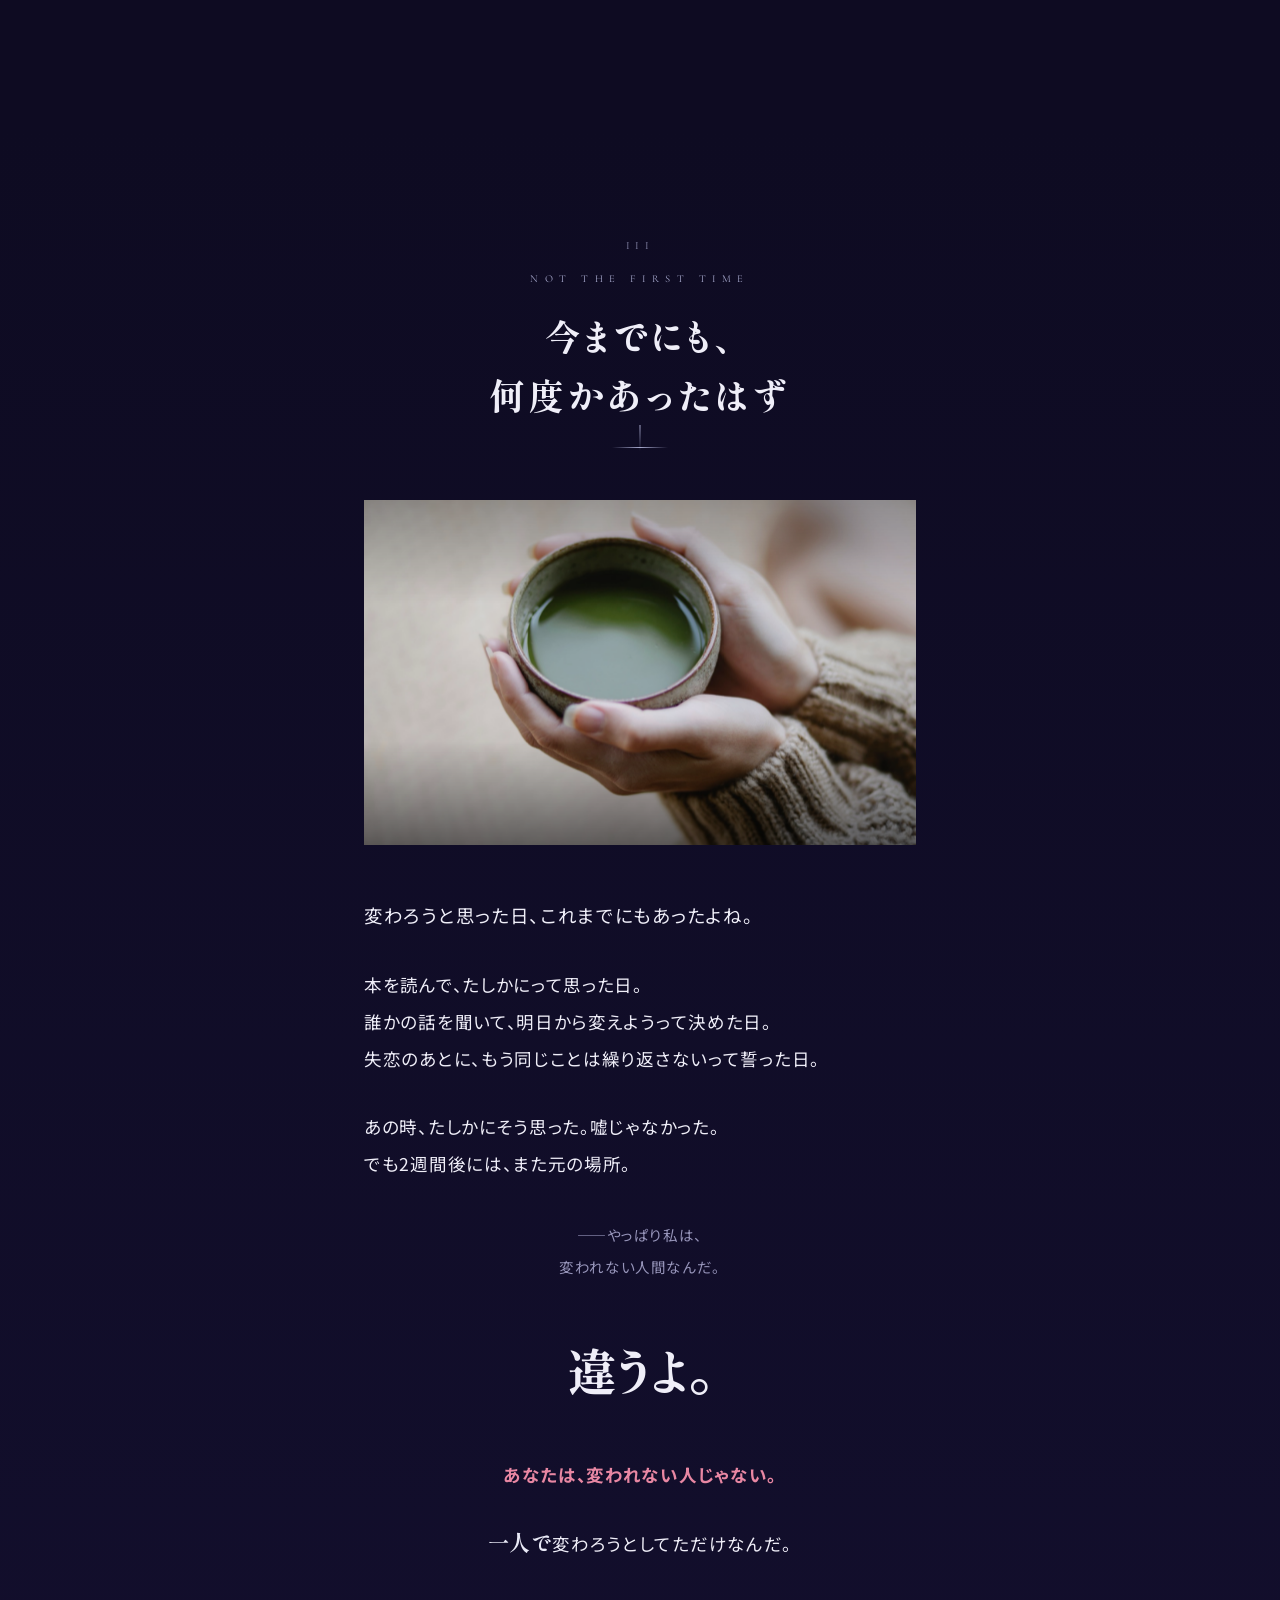
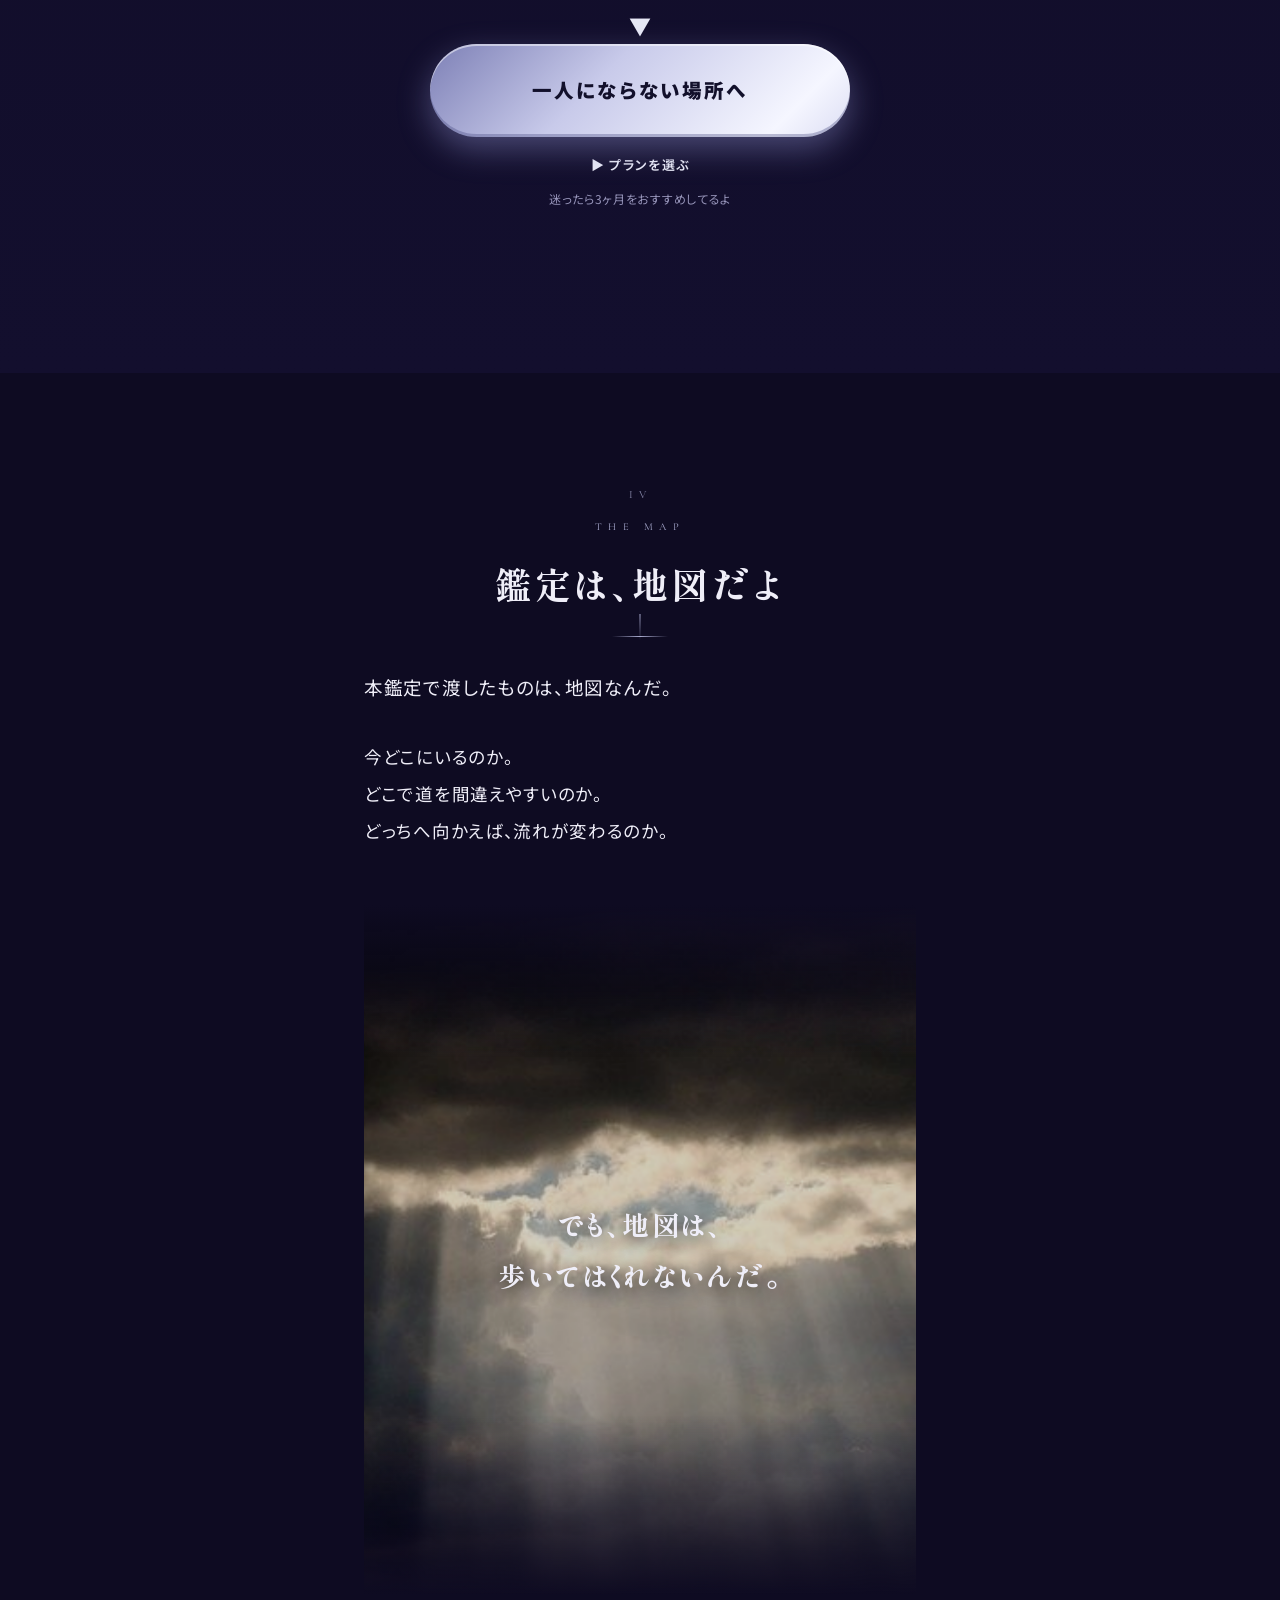
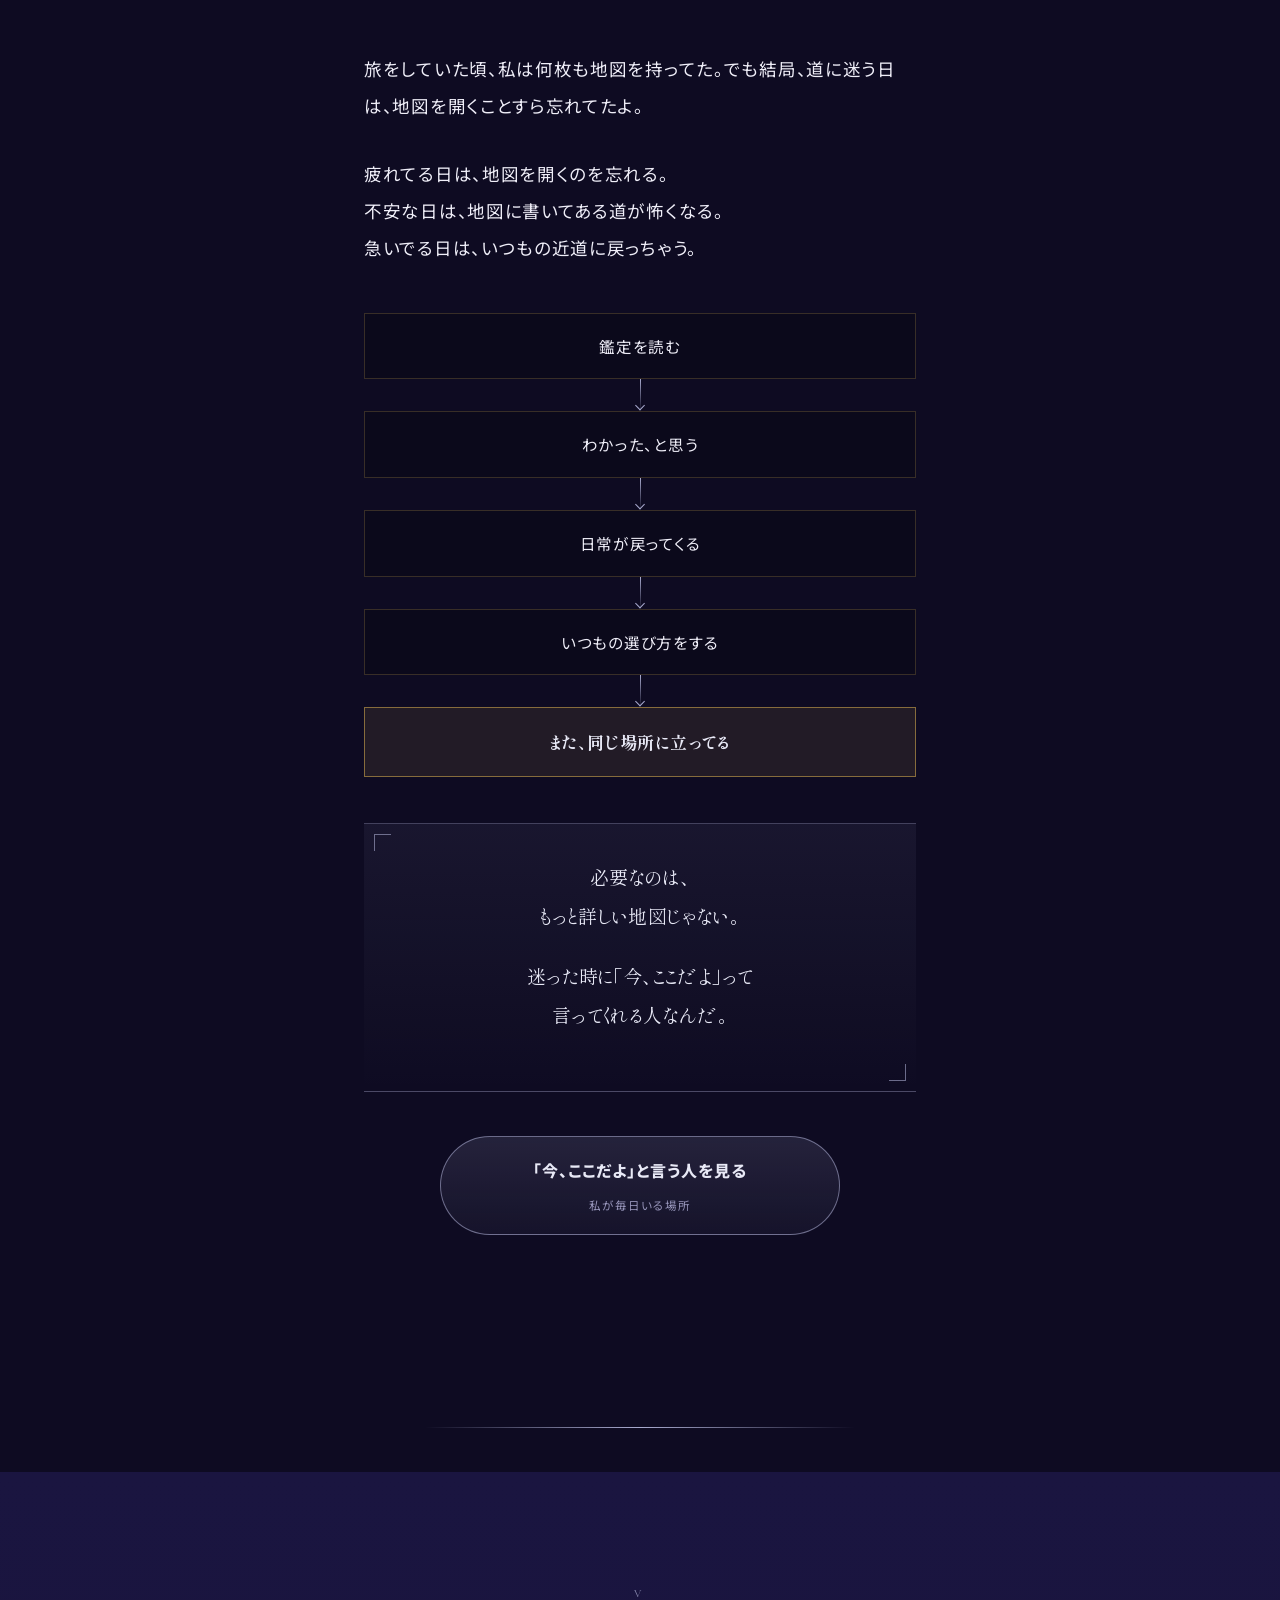
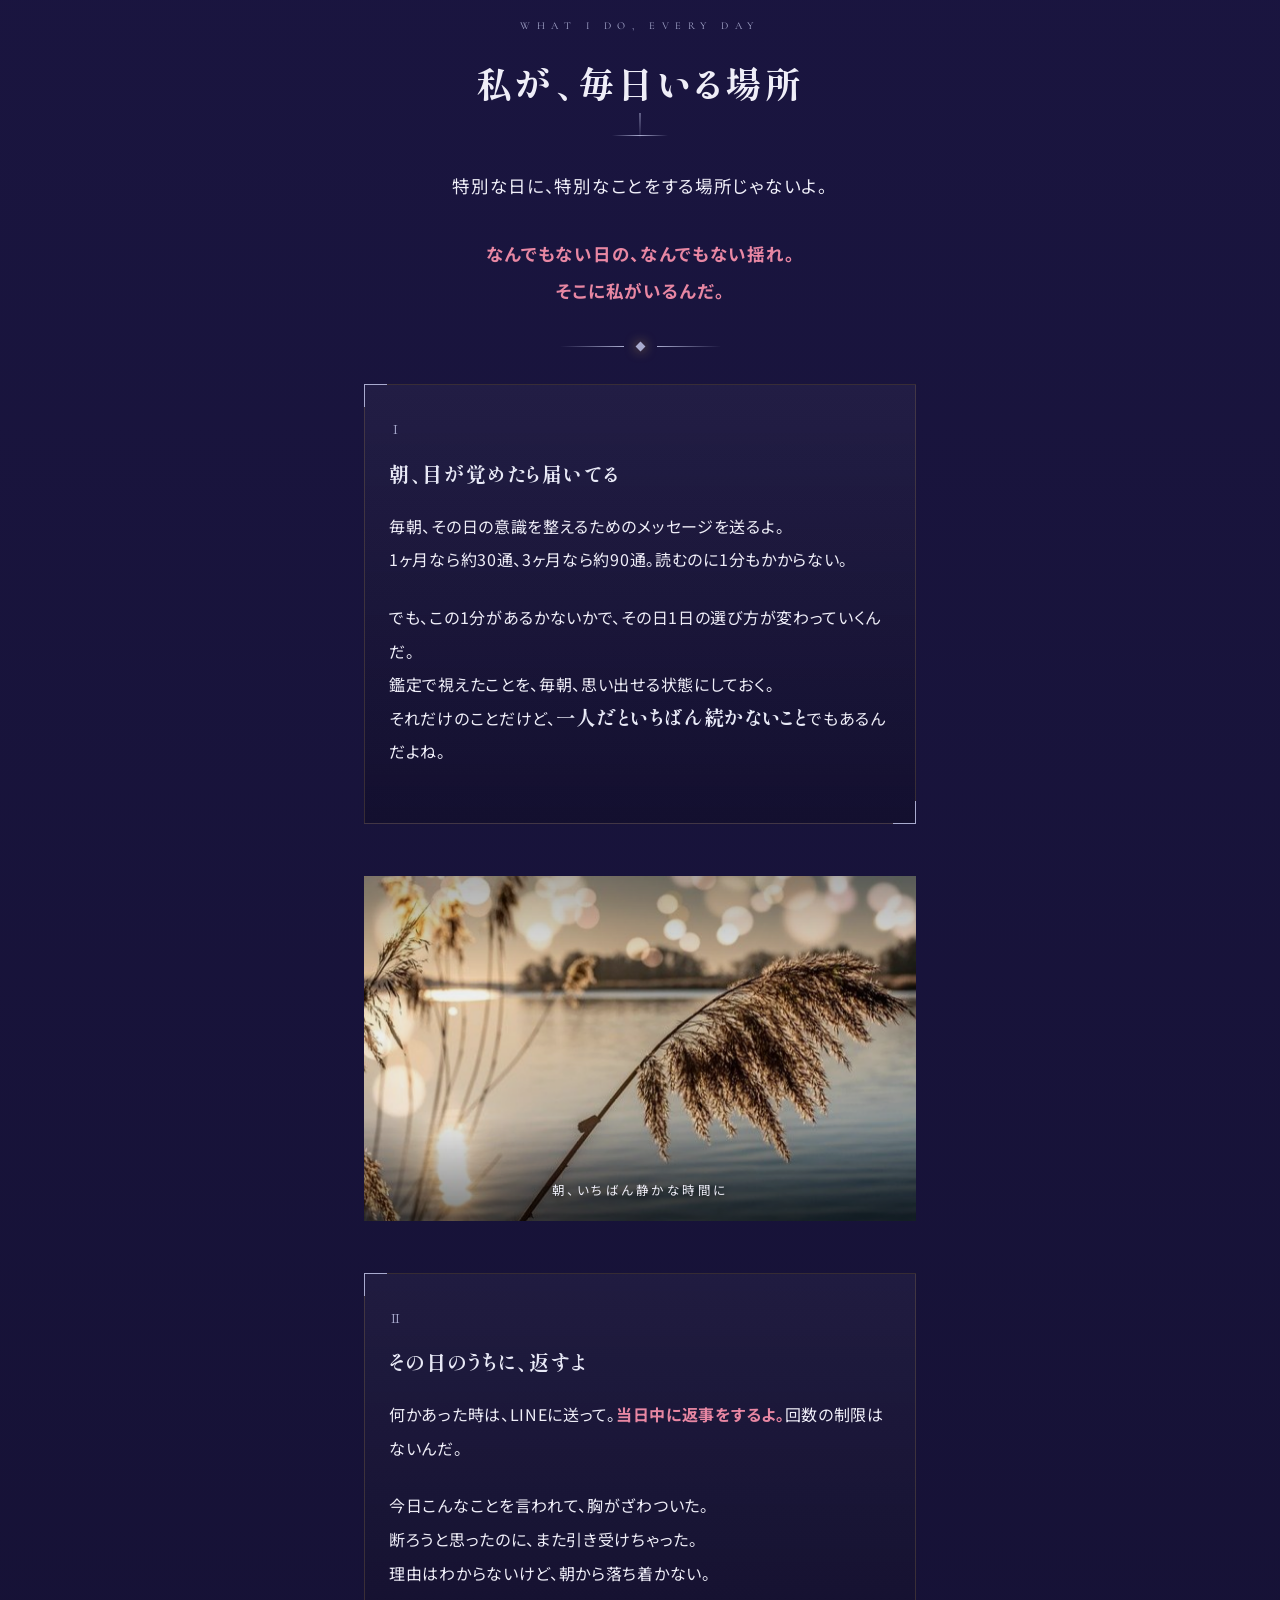
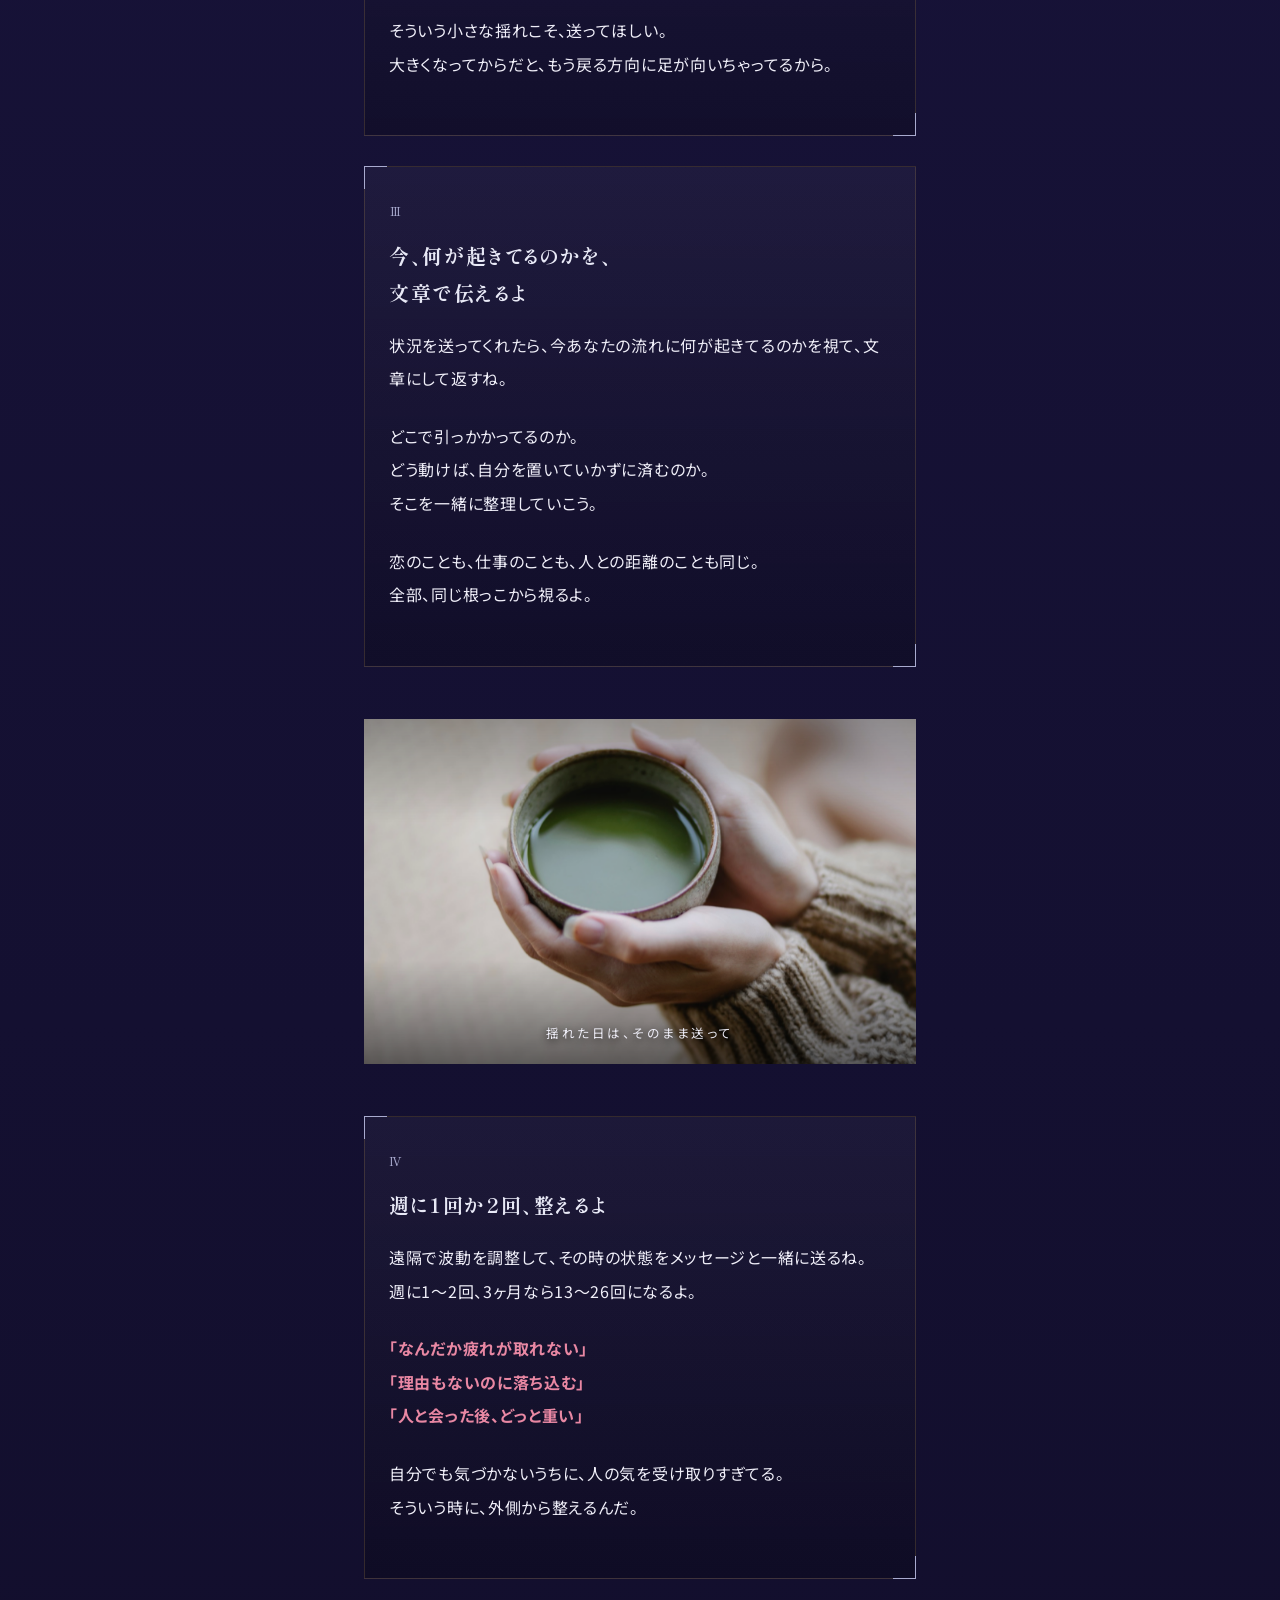
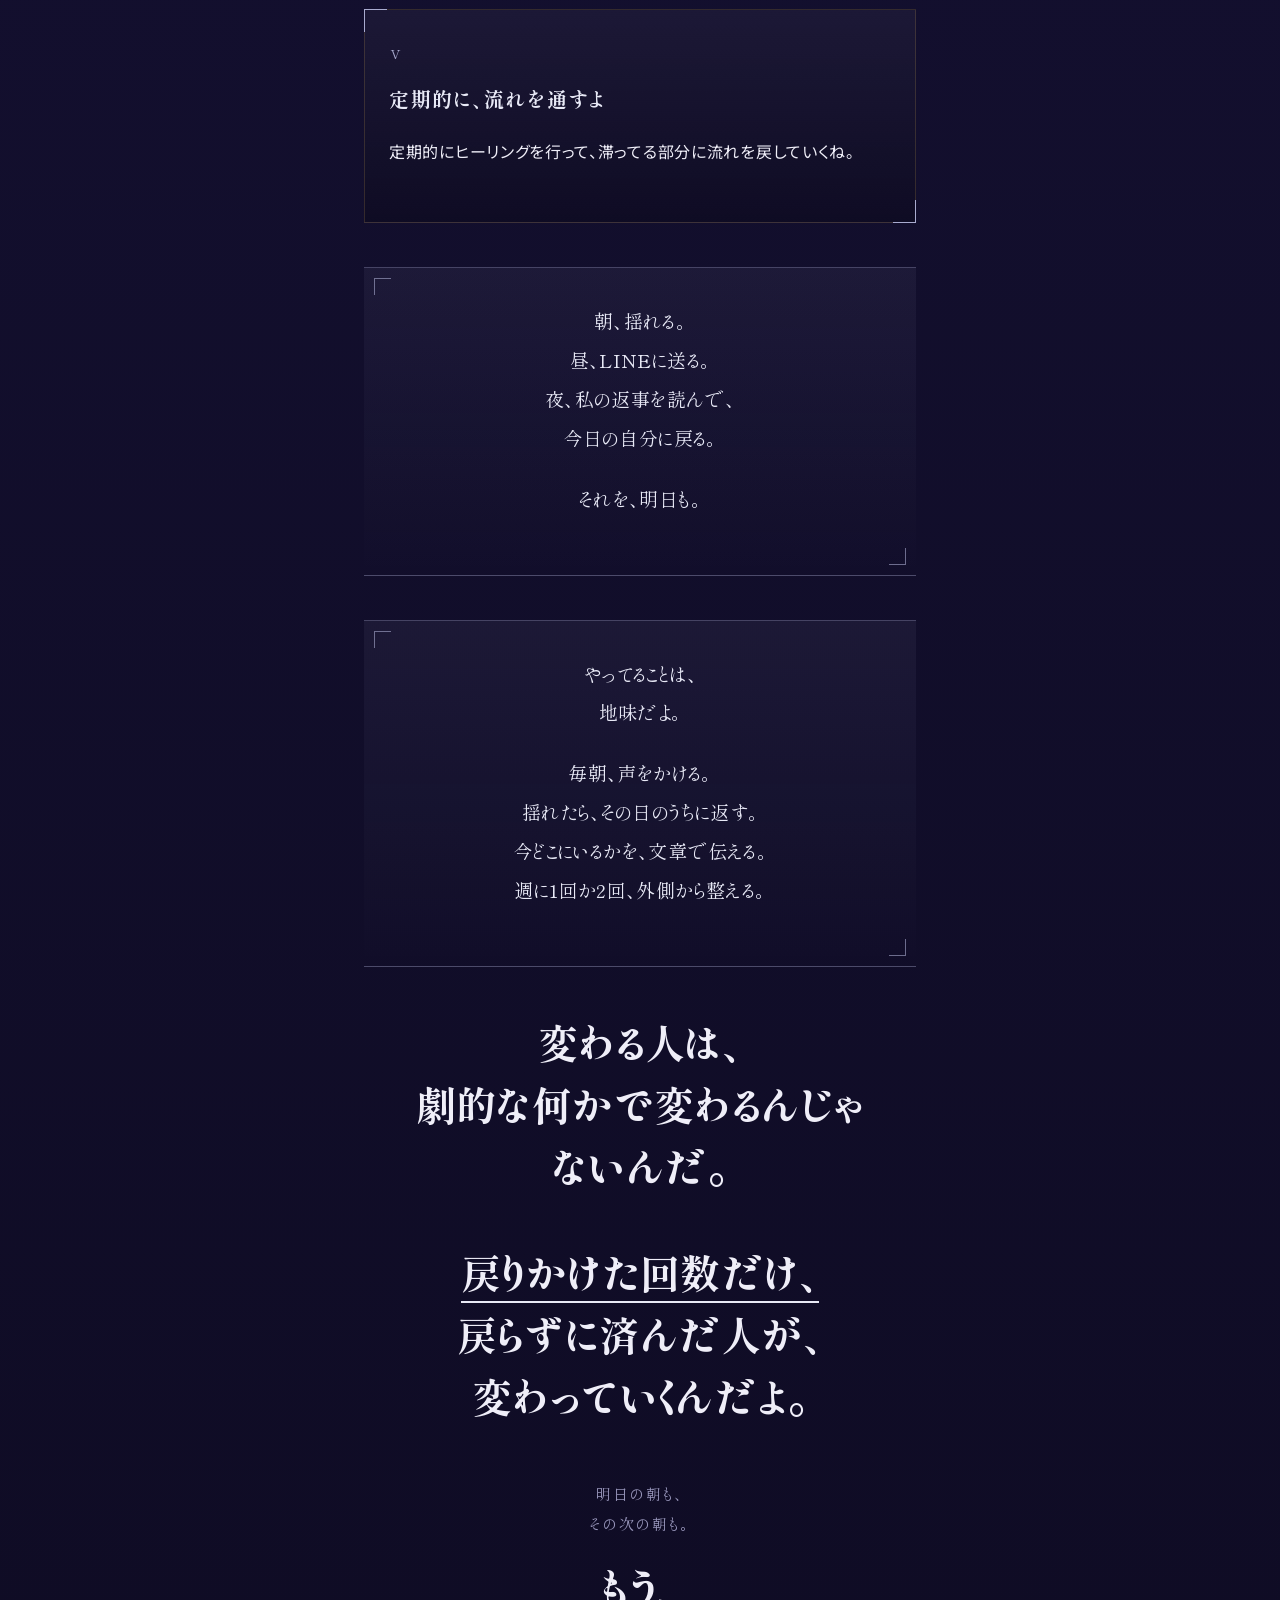
==== commit 480da484: "サポートLPに感想スクショ5枚を挿入" ====
--- a/bansou/index.html
+++ b/bansou/index.html
@@ -329,11 +329,16 @@
     <h2 class="lines"><span class="ln">続けた人たちのこと</span></h2>
     <div class="gline"></div>
 
-    <!-- 感想スクショ到着後にここへ戻す: <div class="rv"><p class="tc">届いたLINEを、そのまま載せています。</p></div> -->
-
-    <!-- 感想スクショ：画像到着後に追加 -->
+    <div class="rv"><p class="tc">届いたLINEを、そのまま載せるね。</p></div>
+
+    <figure class="shot rv"><img src="../img/voices/b_01.png" alt="受け取った人の感想" loading="lazy" decoding="async"></figure>
+    <figure class="shot rv"><img src="../img/voices/b_02.png" alt="受け取った人の感想" loading="lazy" decoding="async"></figure>
+    <figure class="shot rv"><img src="../img/voices/b_03.png" alt="受け取った人の感想" loading="lazy" decoding="async"></figure>
 
     <a class="minicta rv" href="#plan">一人で戻らない場所を見る<span class="s">プランと料金</span></a>
+
+    <figure class="shot rv"><img src="../img/voices/b_04.png" alt="受け取った人の感想" loading="lazy" decoding="async"></figure>
+    <figure class="shot rv"><img src="../img/voices/b_05.png" alt="受け取った人の感想" loading="lazy" decoding="async"></figure>
 
     <a class="cta rv" href="#plan">
       <span class="arrow">▼</span>
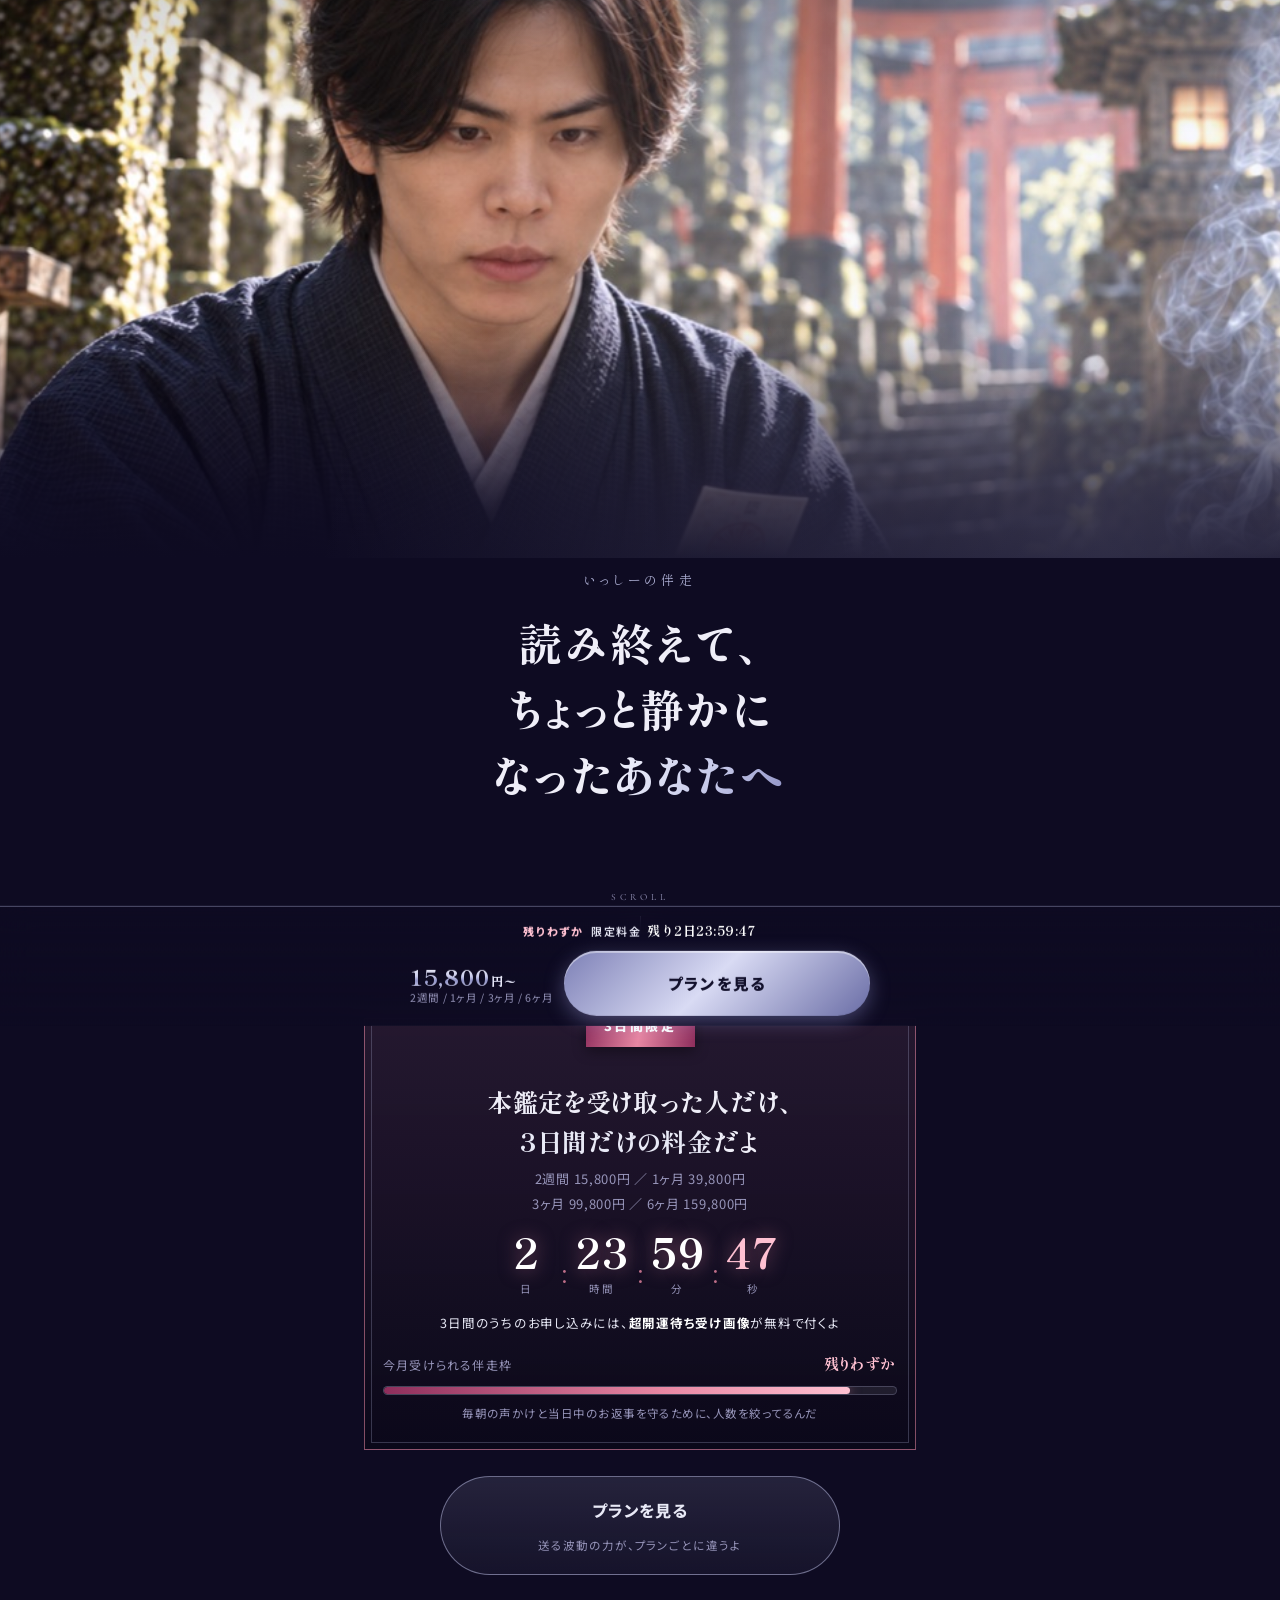
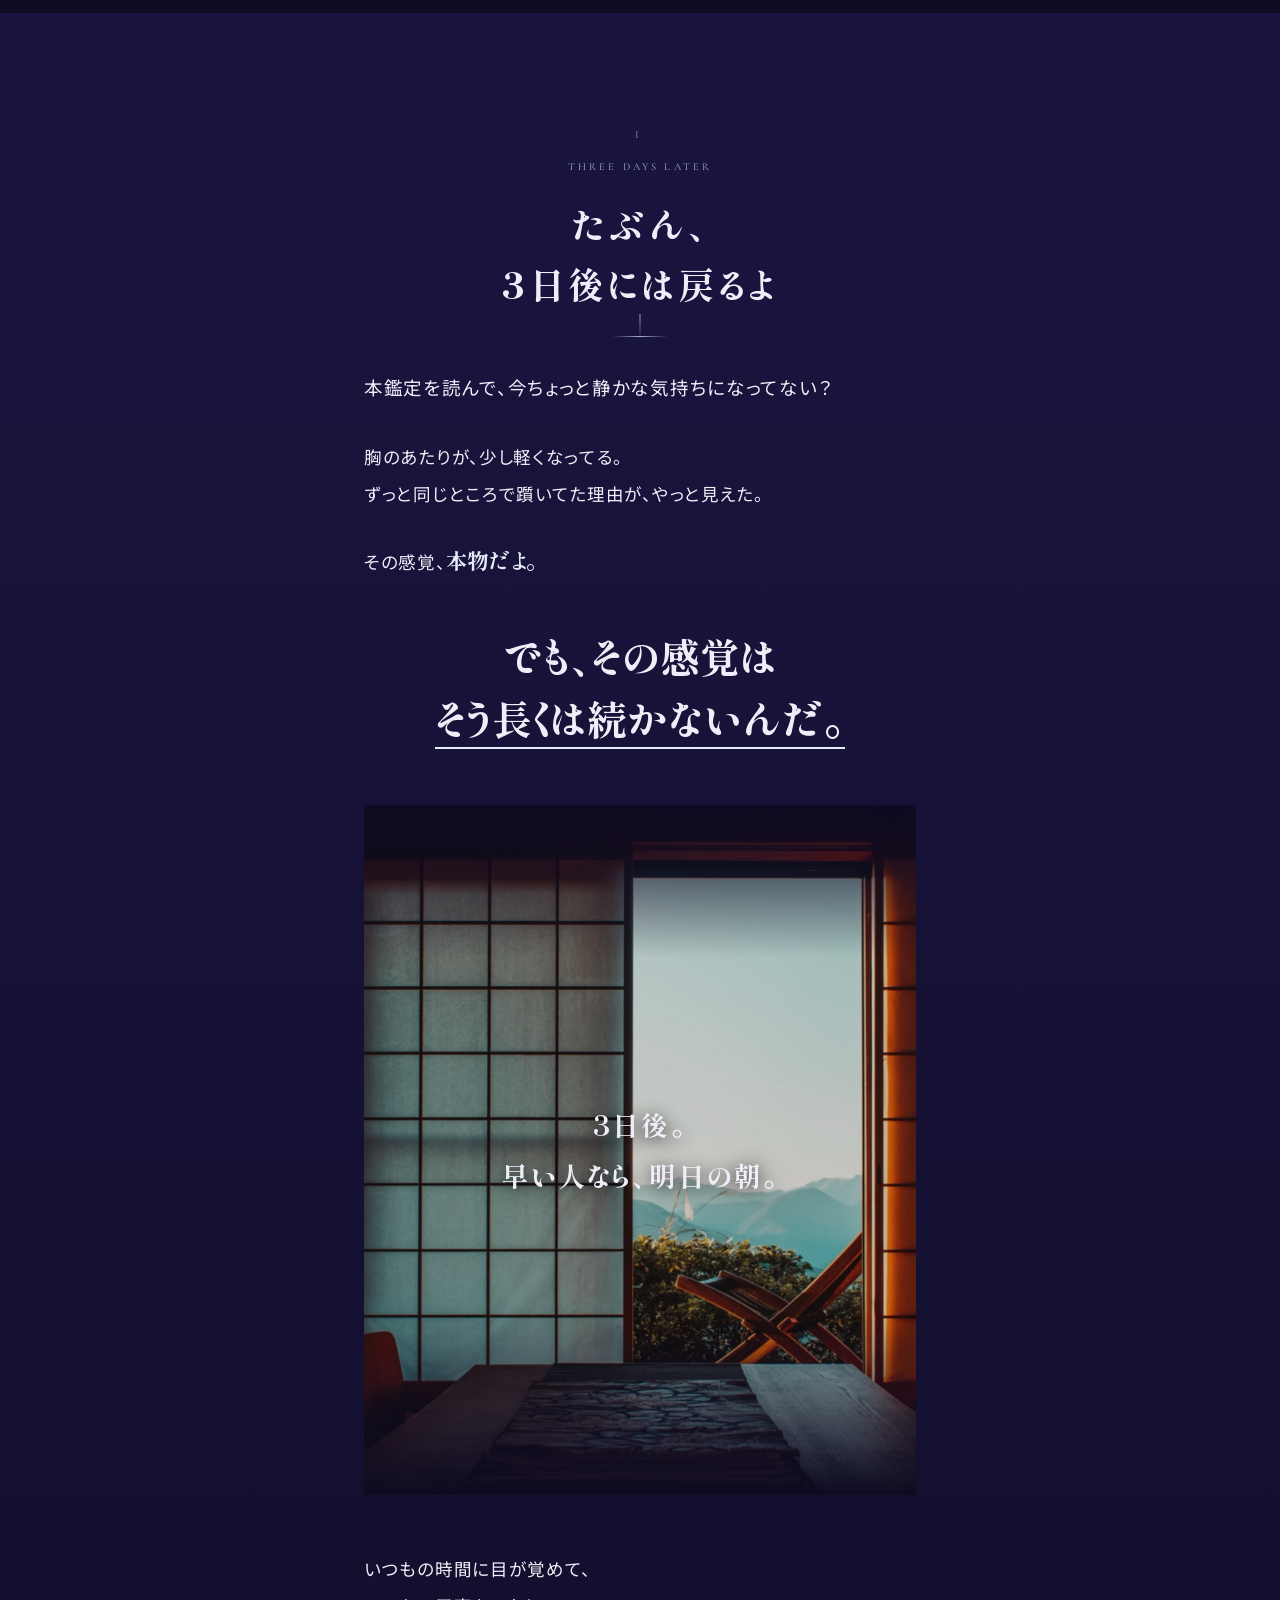
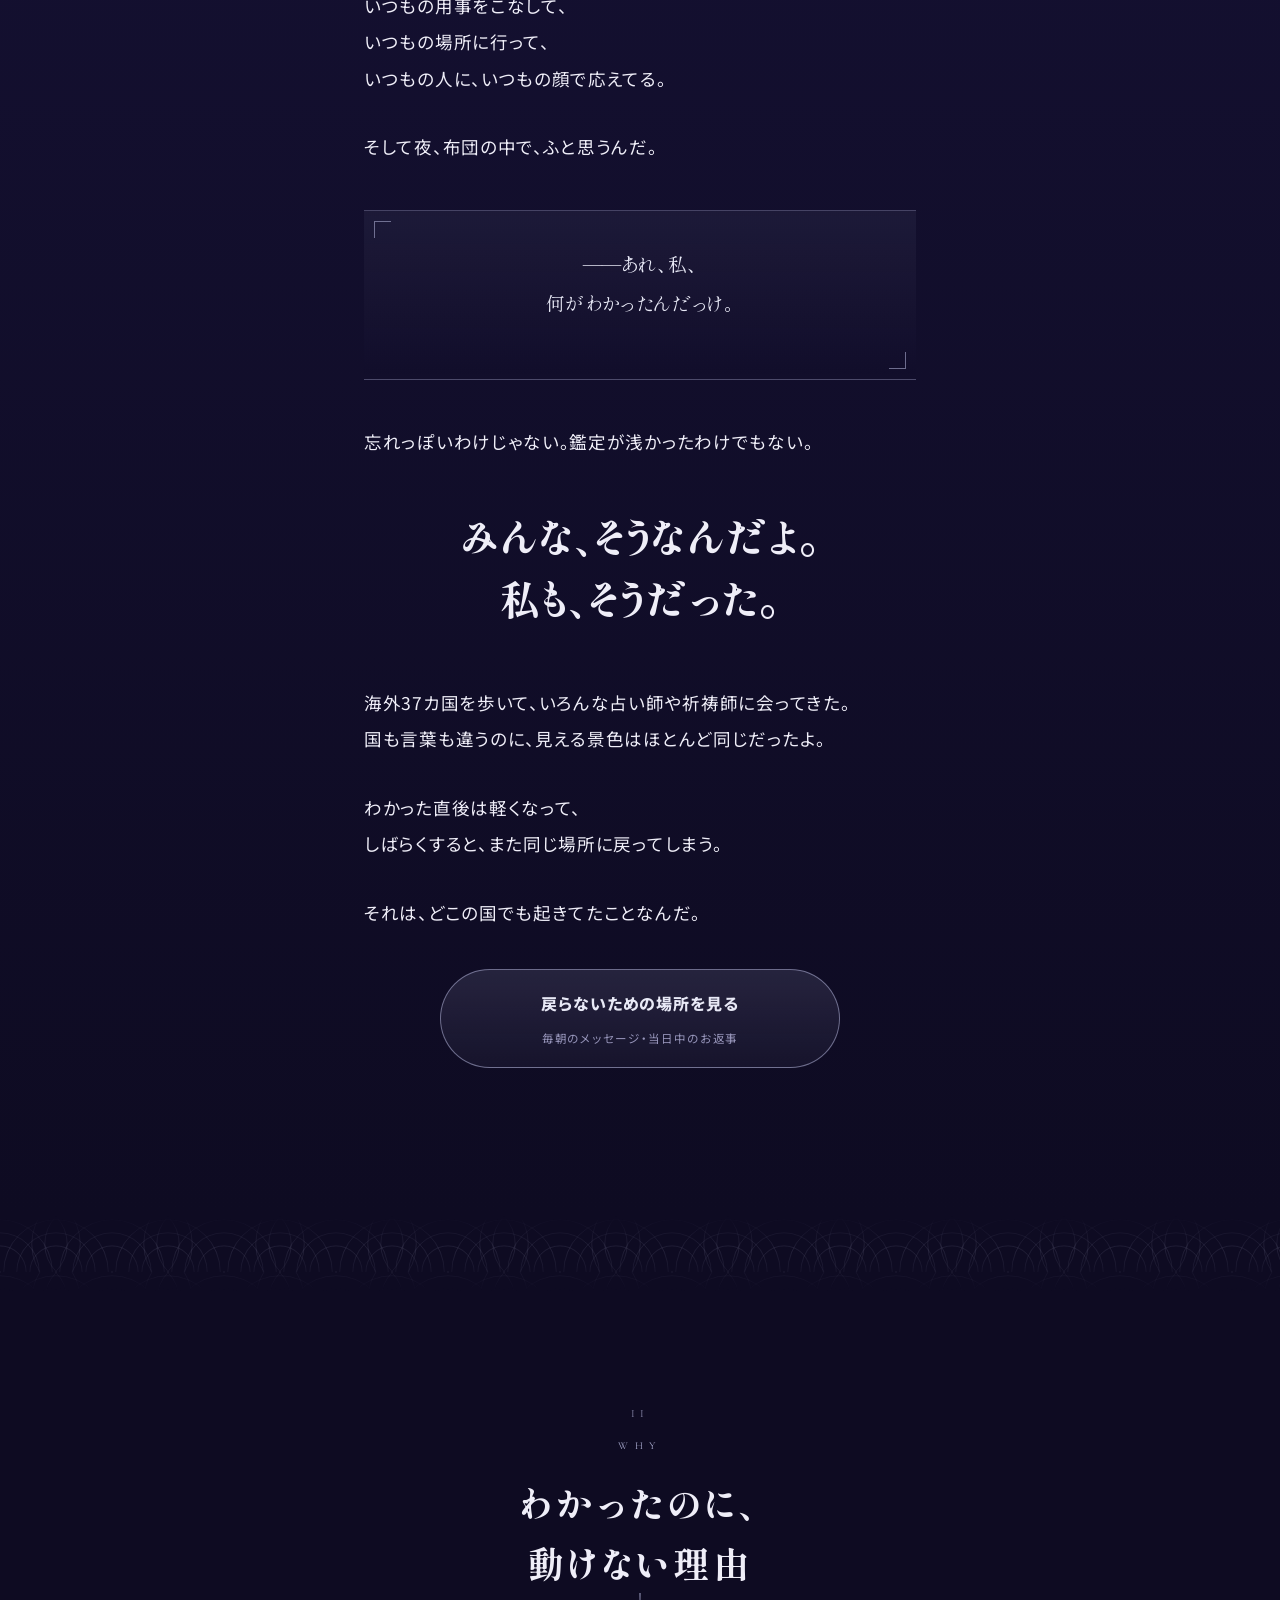
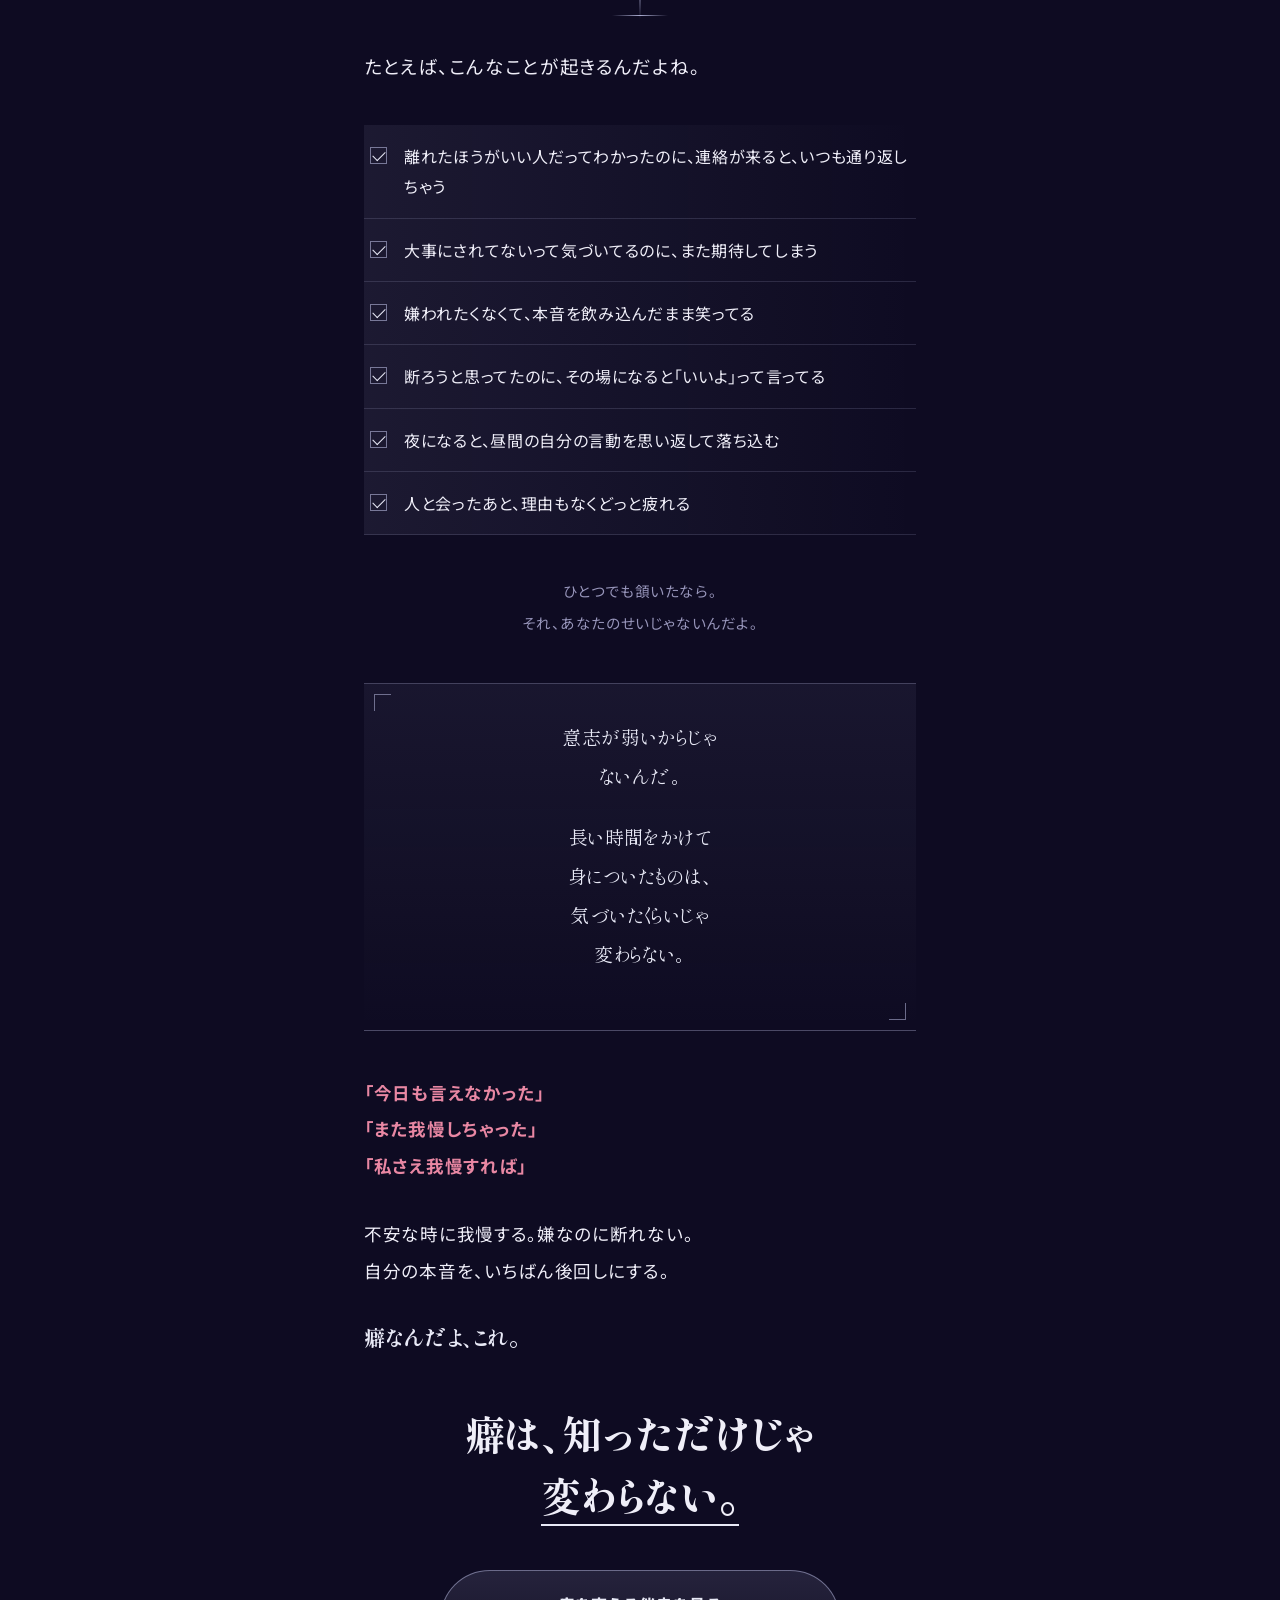
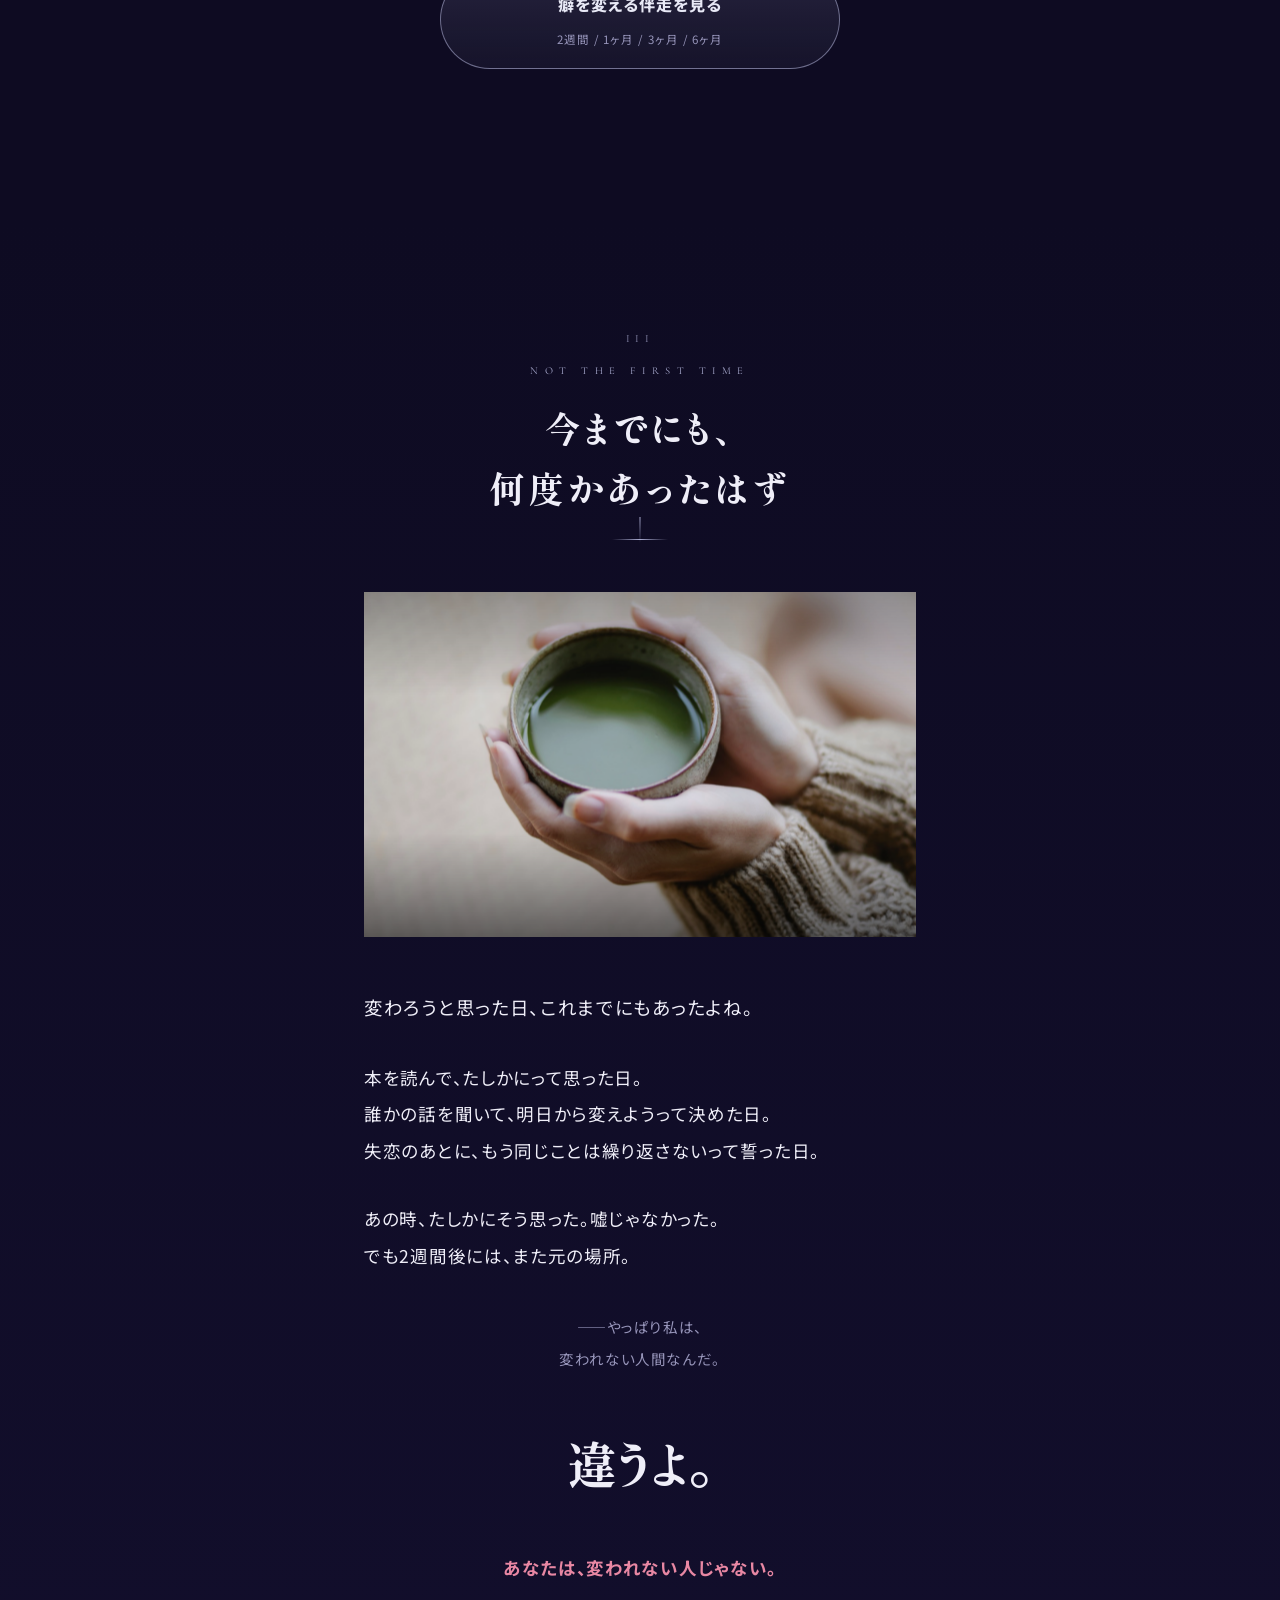
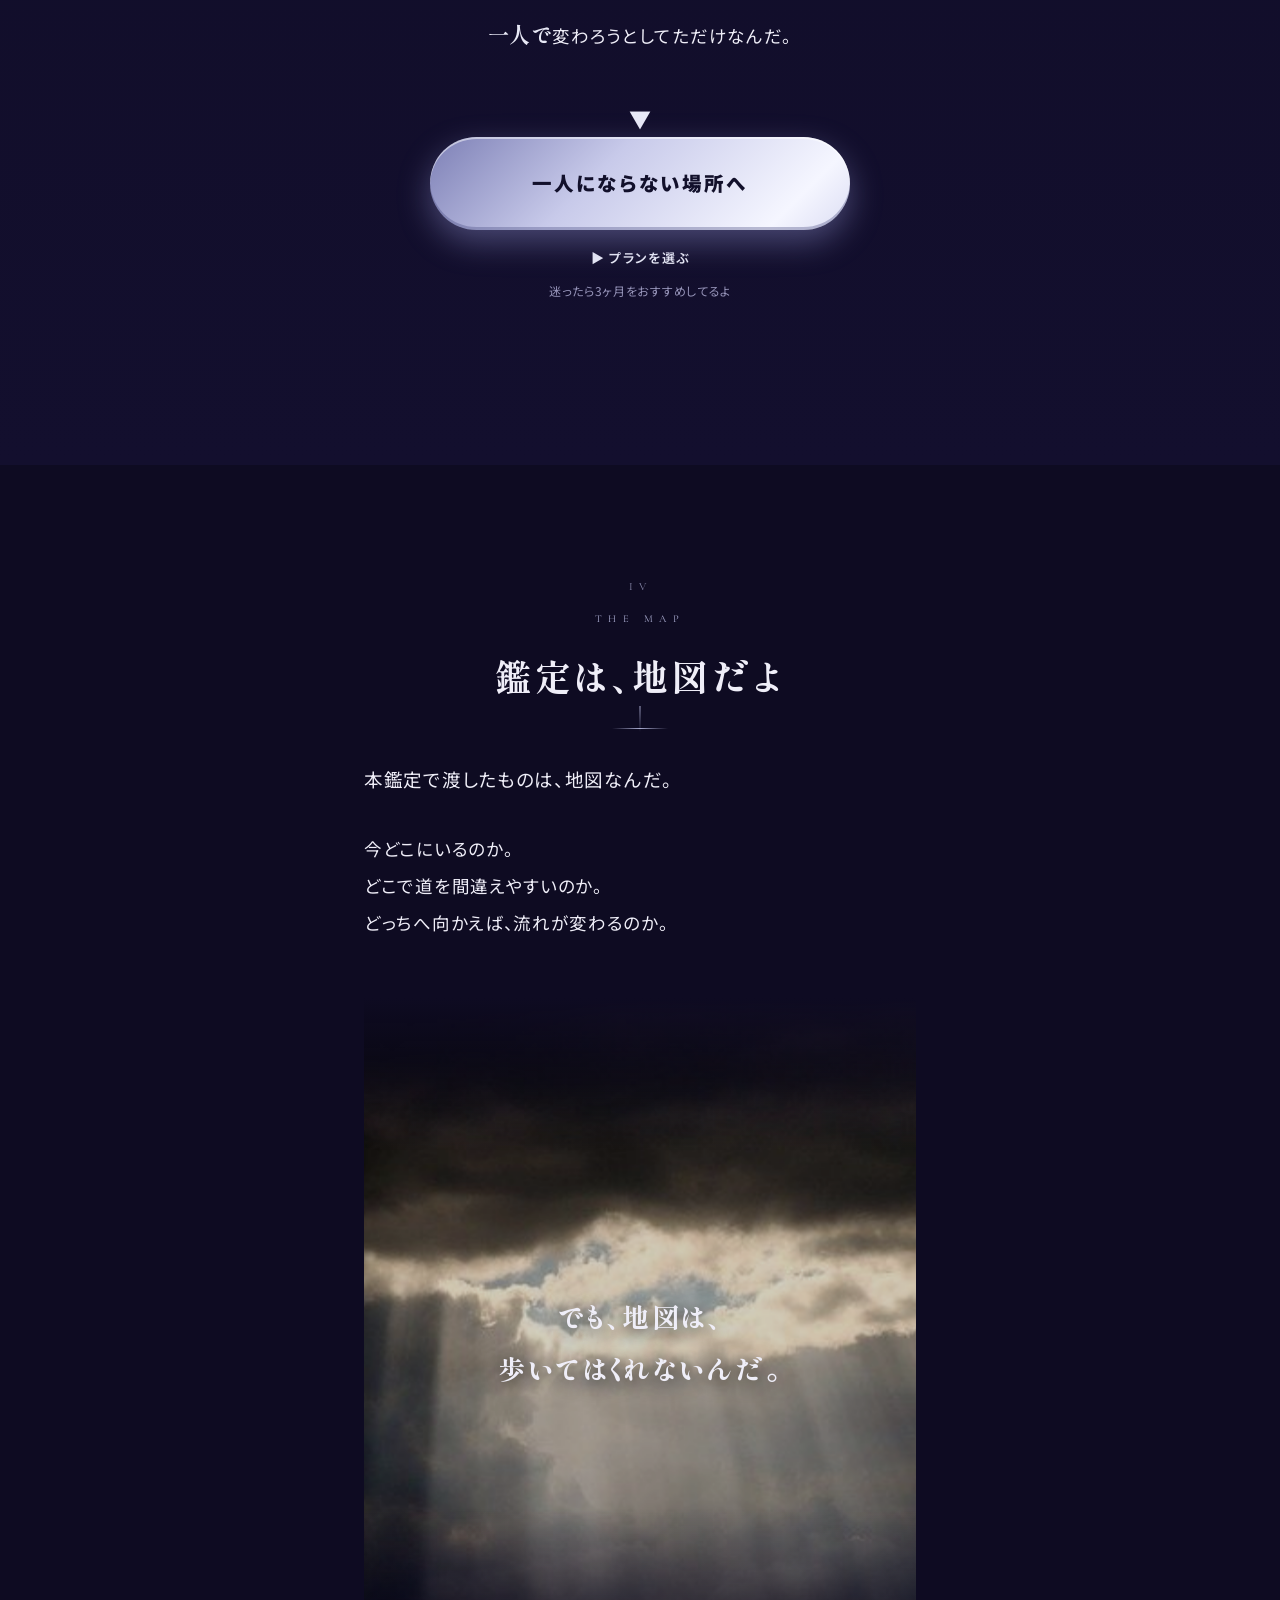
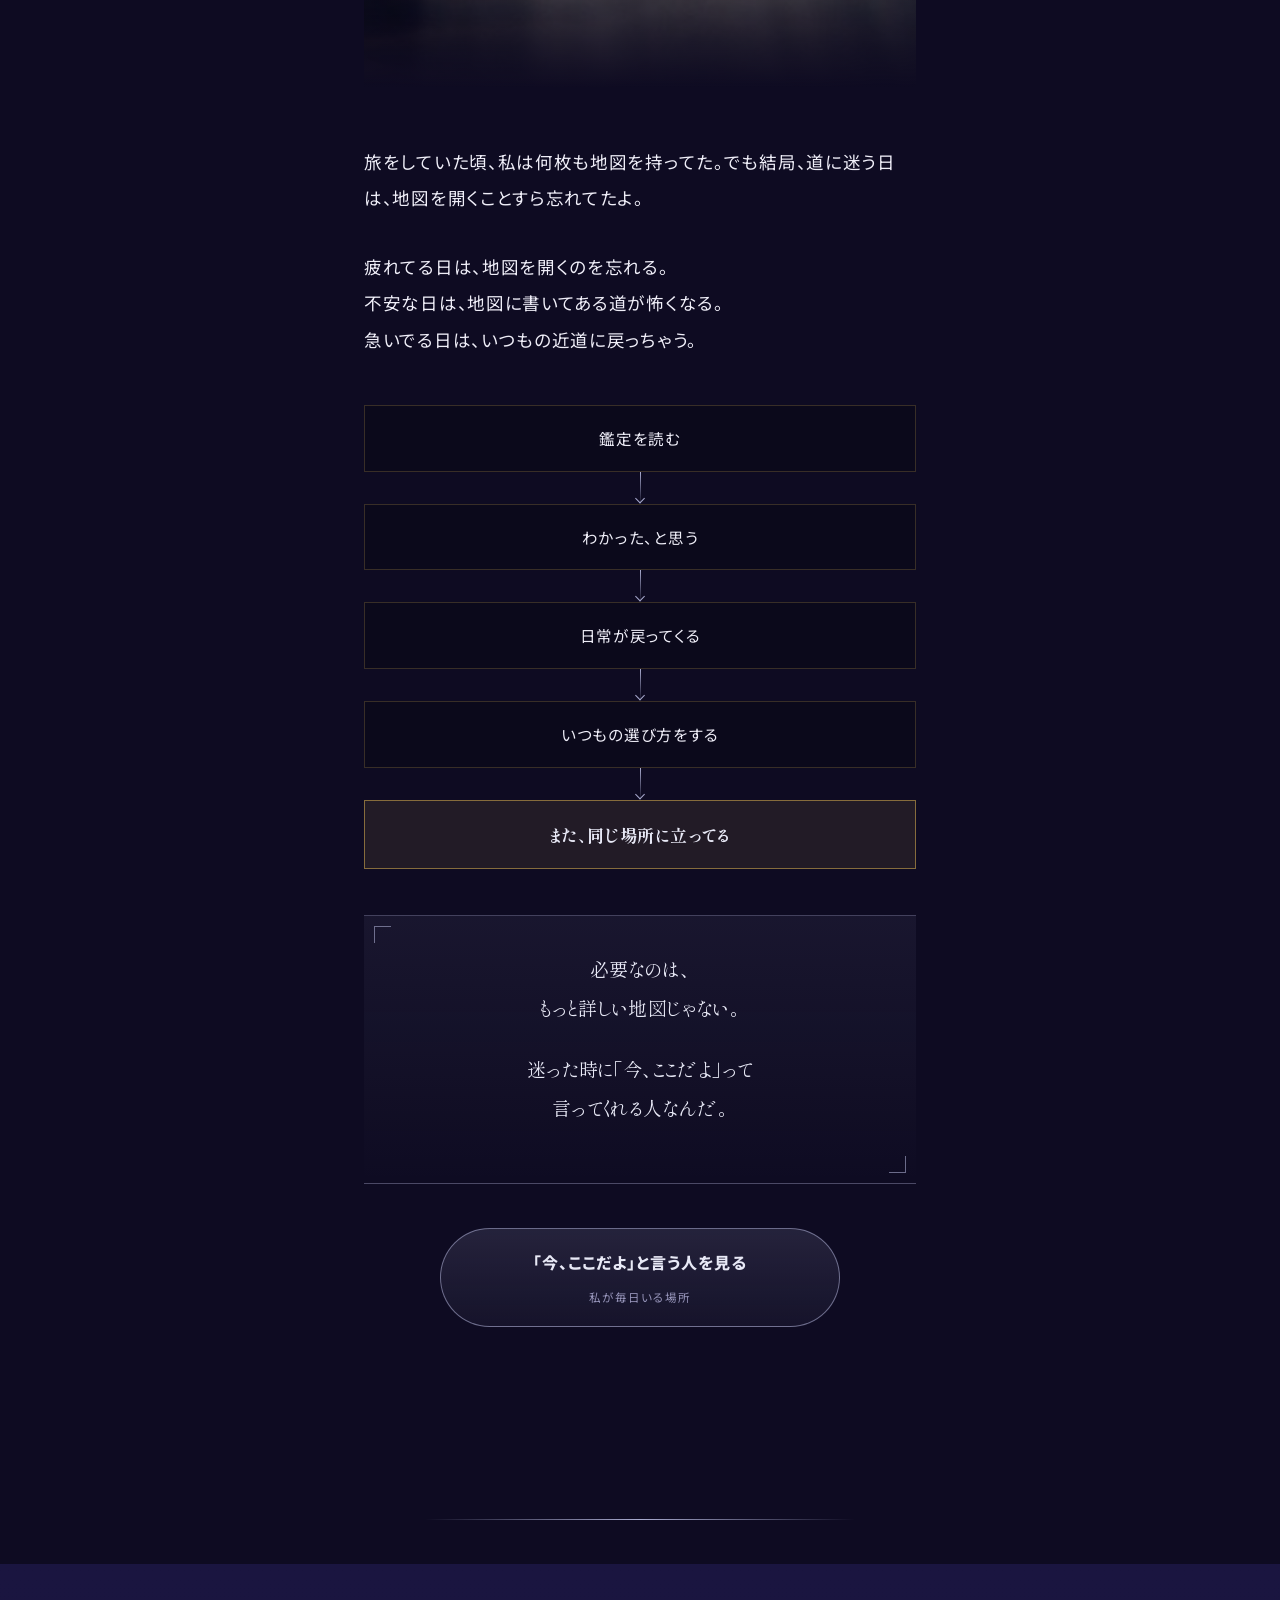
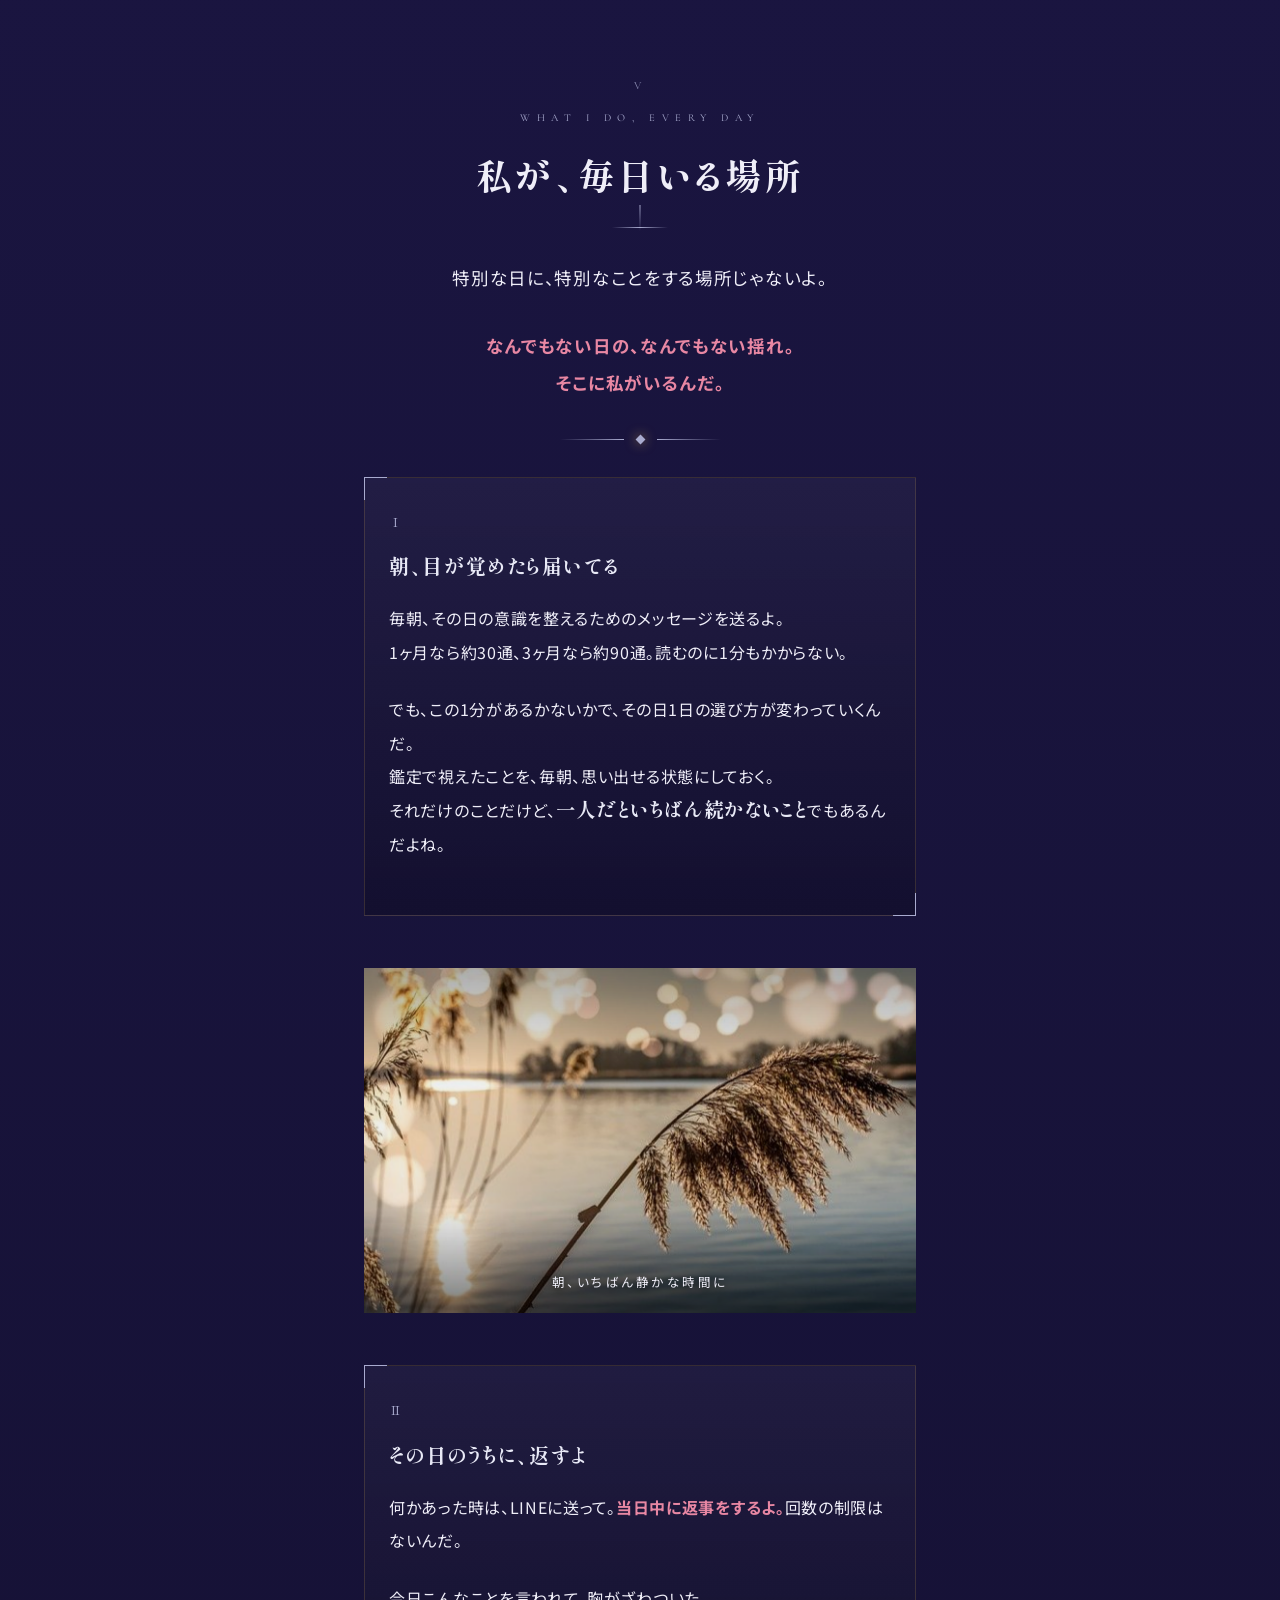
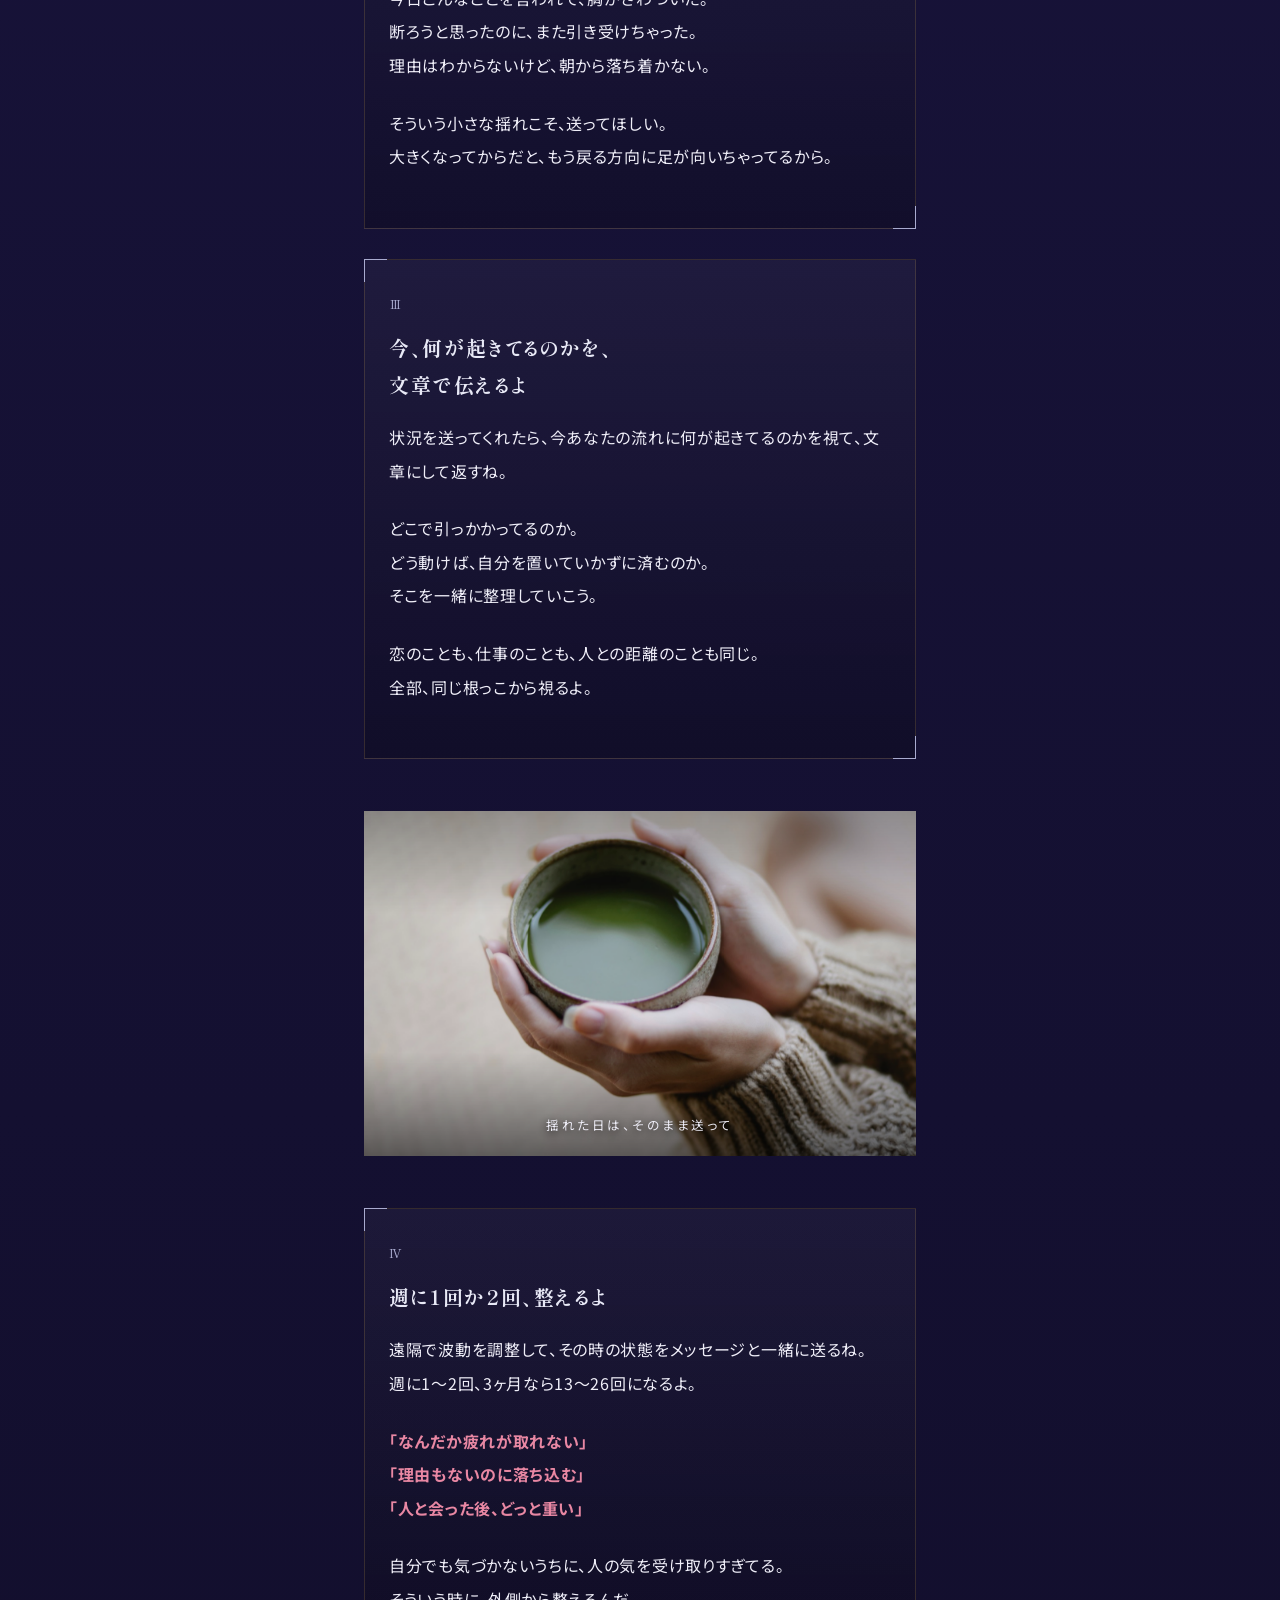
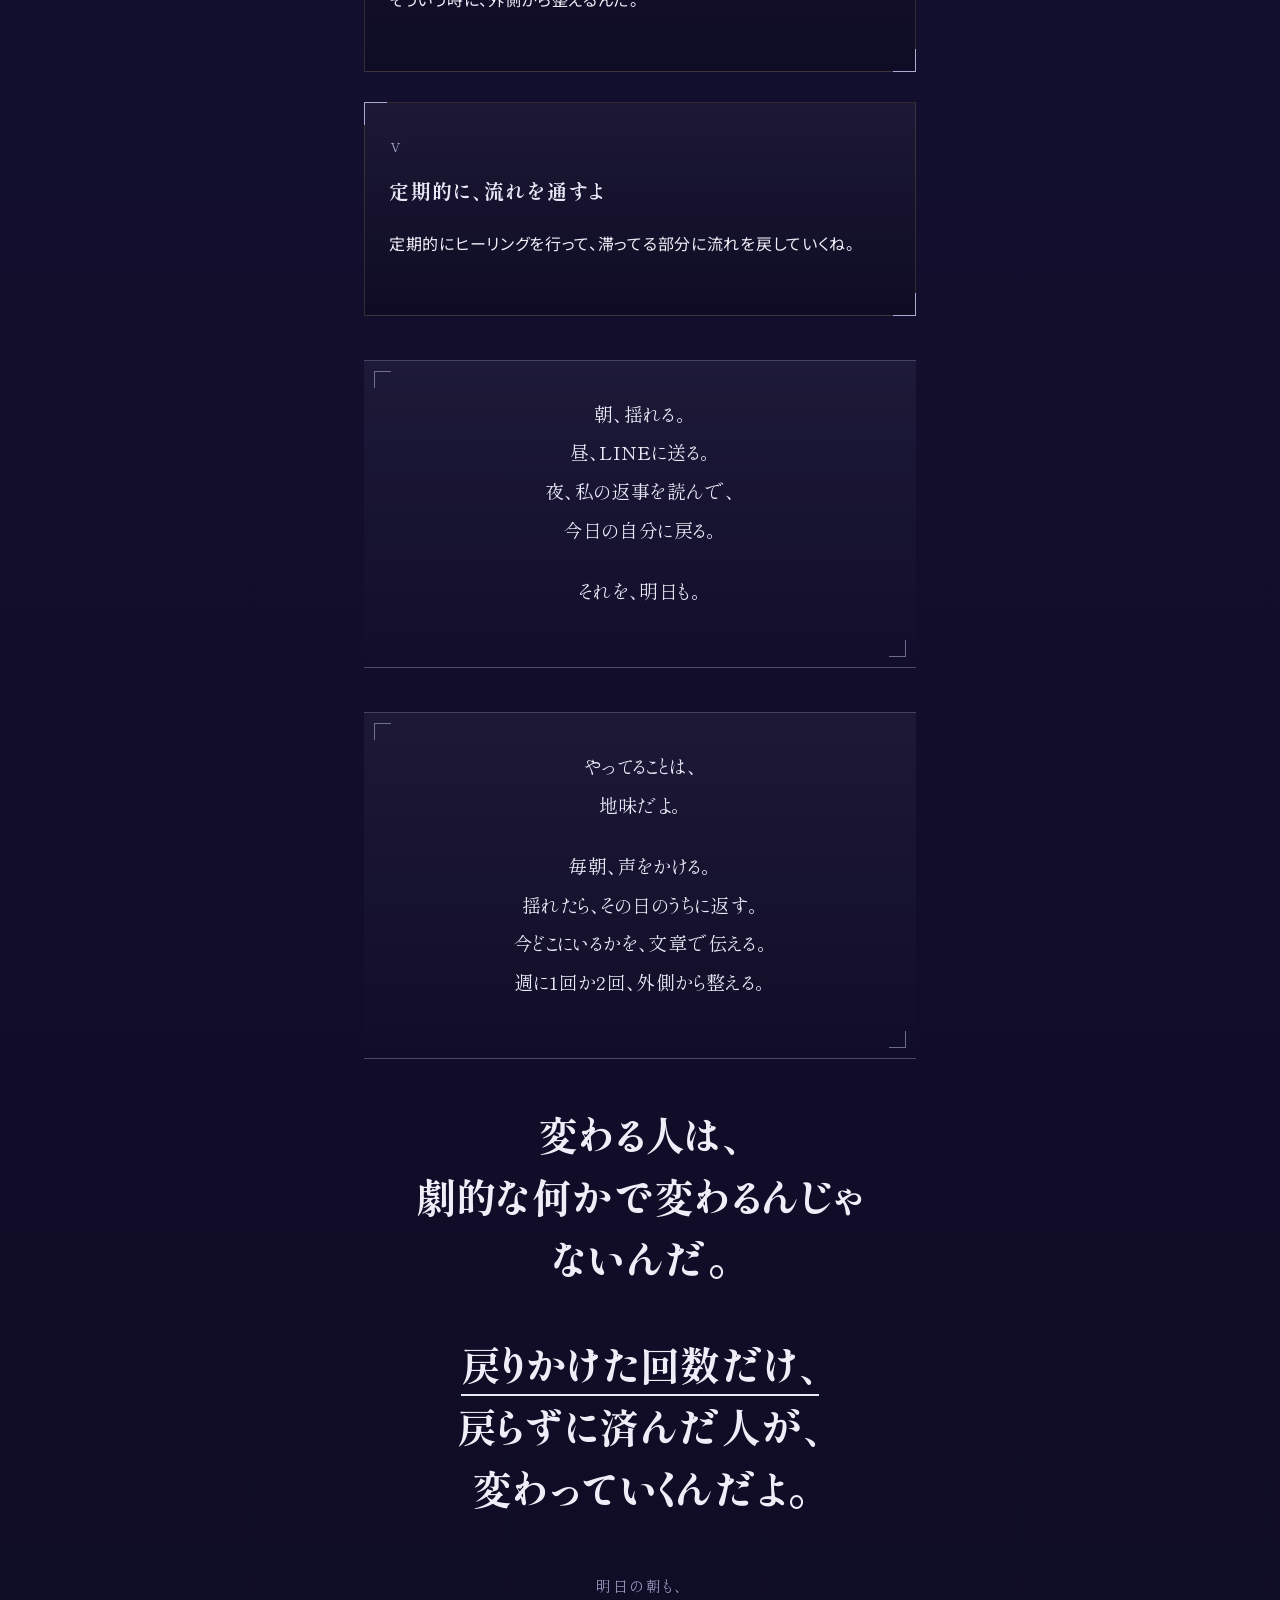
==== commit 32d2b003: "サポートLPにヒーロー写真を差し込み" ====
--- a/bansou/index.html
+++ b/bansou/index.html
@@ -24,7 +24,7 @@
 <!-- ============ HERO ============ -->
 <header class="hero">
   <div class="hero-person">
-    <img src="../img/placeholder.jpg" alt="" fetchpriority="high" onerror="this.closest('.ph,.ph-full,.thumb,.shot,.hero-person,.plan')?.style.setProperty('display','none')">
+    <img src="../img/i_hero.jpg" alt="" fetchpriority="high" onerror="this.closest('.ph,.ph-full,.thumb,.shot,.hero-person,.plan')?.style.setProperty('display','none')">
     <div class="hero-flare" aria-hidden="true"></div>
   </div>
   <div class="particles" aria-hidden="true" id="particles"></div>
@@ -571,7 +571,7 @@
     <div class="gline"></div>
 
     <div class="ph portrait rv-s">
-      <img src="../img/placeholder.jpg" alt="" loading="lazy" decoding="async" onerror="this.closest('.ph,.ph-full,.thumb,.shot,.hero-person,.plan')?.style.setProperty('display','none')">
+      <img src="../img/i_hero.jpg" alt="" loading="lazy" decoding="async" onerror="this.closest('.ph,.ph-full,.thumb,.shot,.hero-person,.plan')?.style.setProperty('display','none')">
     </div>
 
     <div class="stag">
